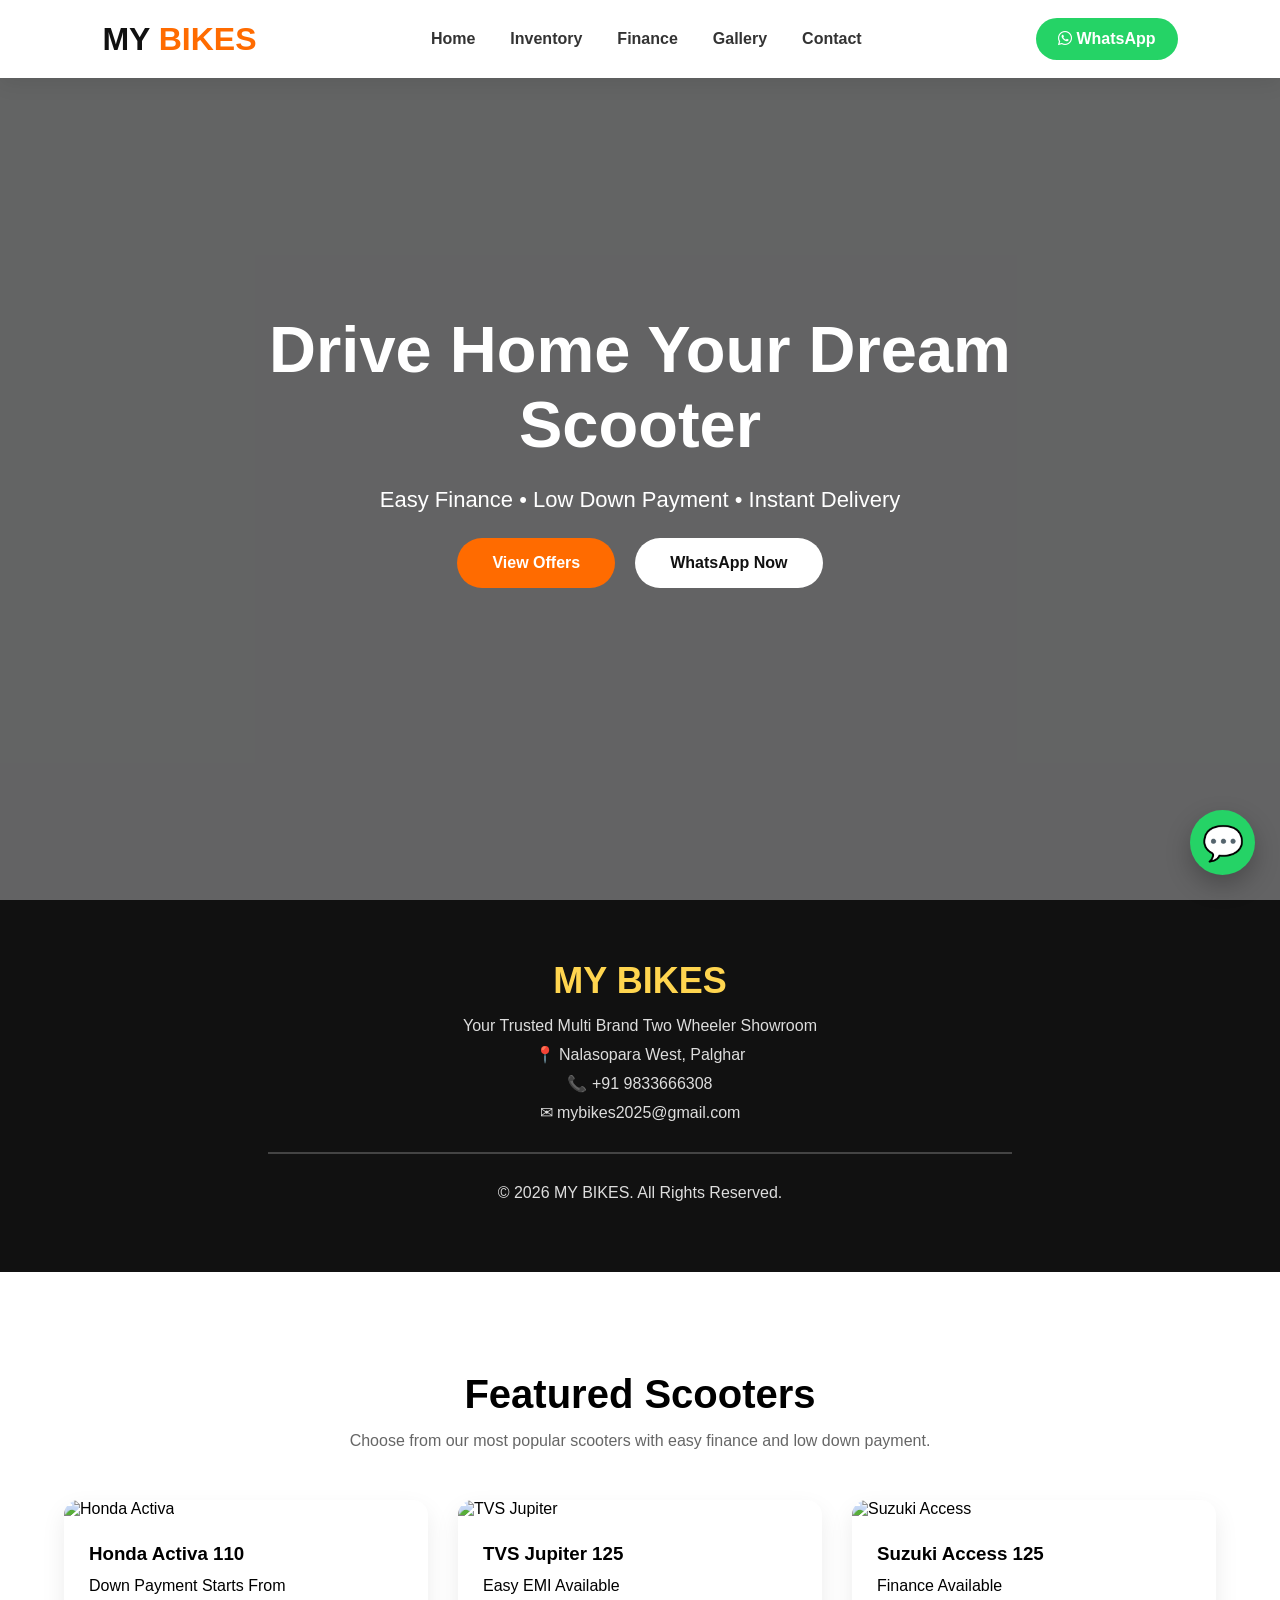
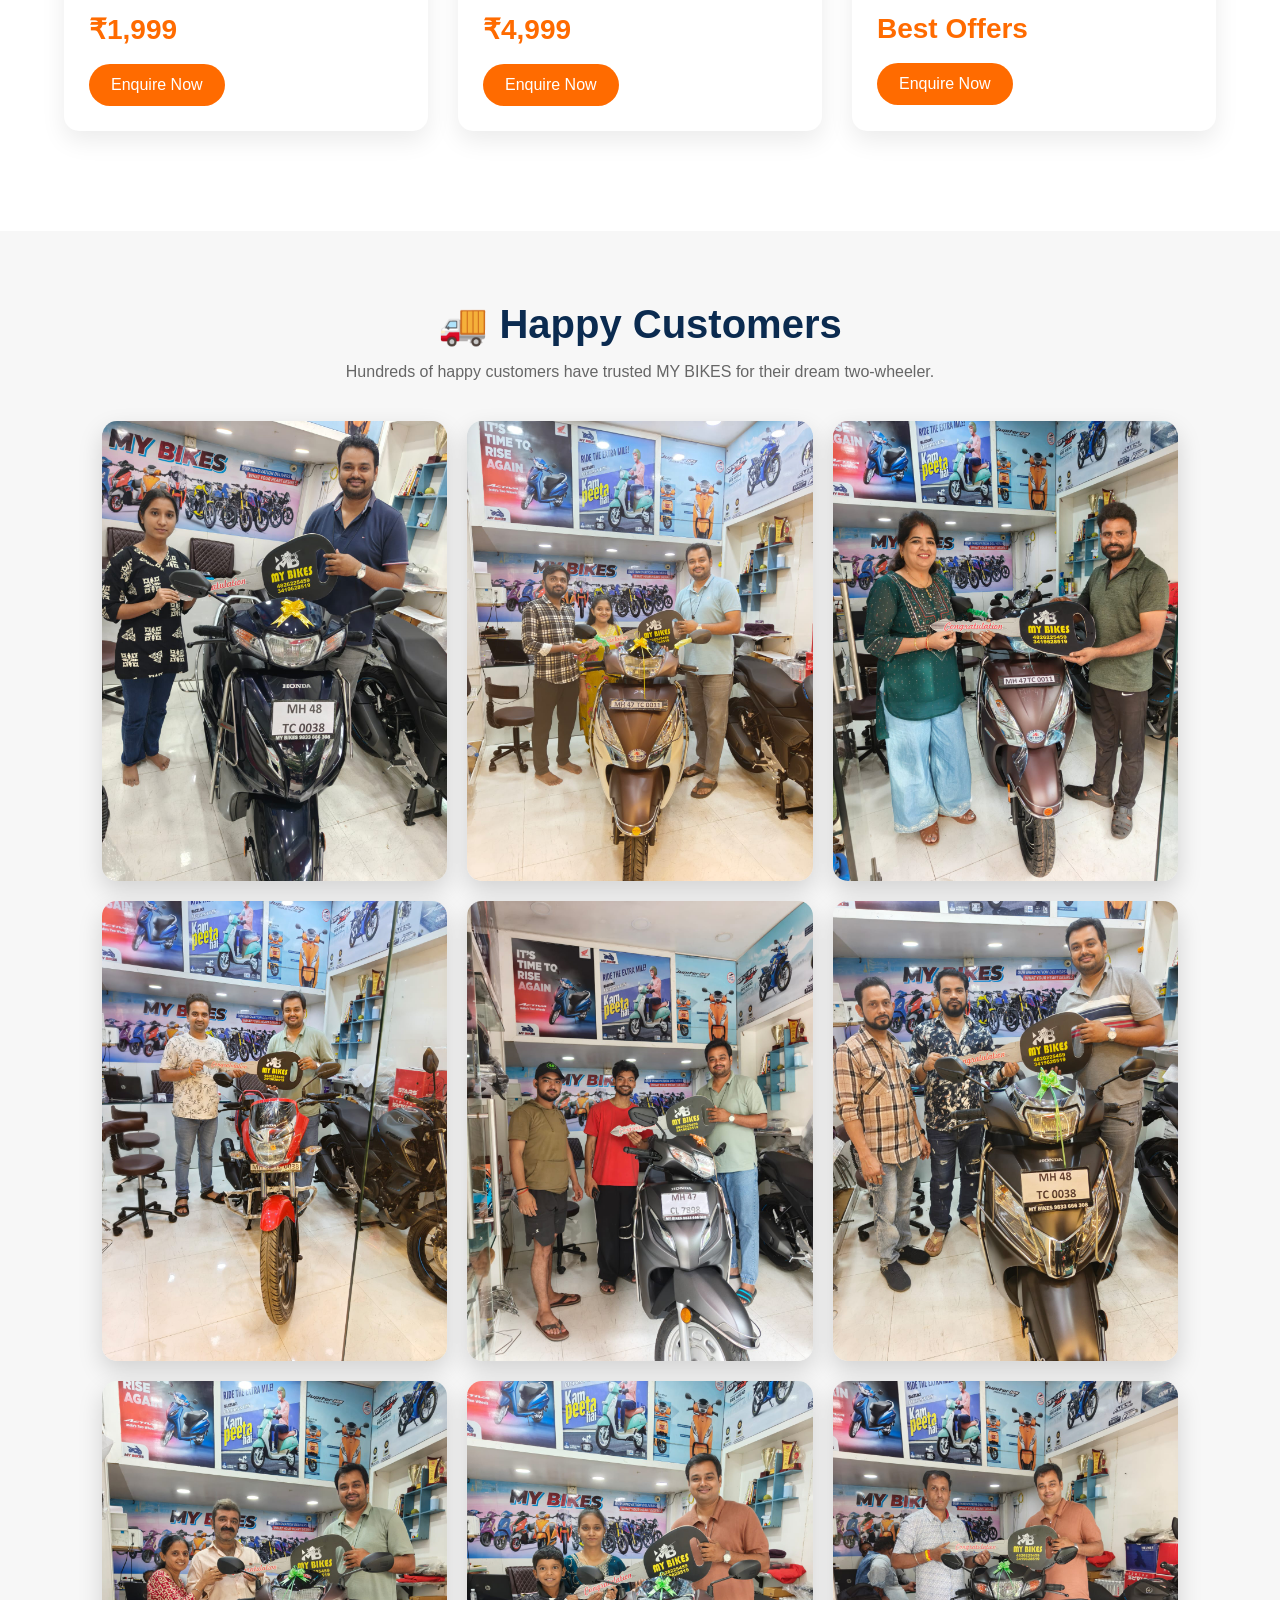
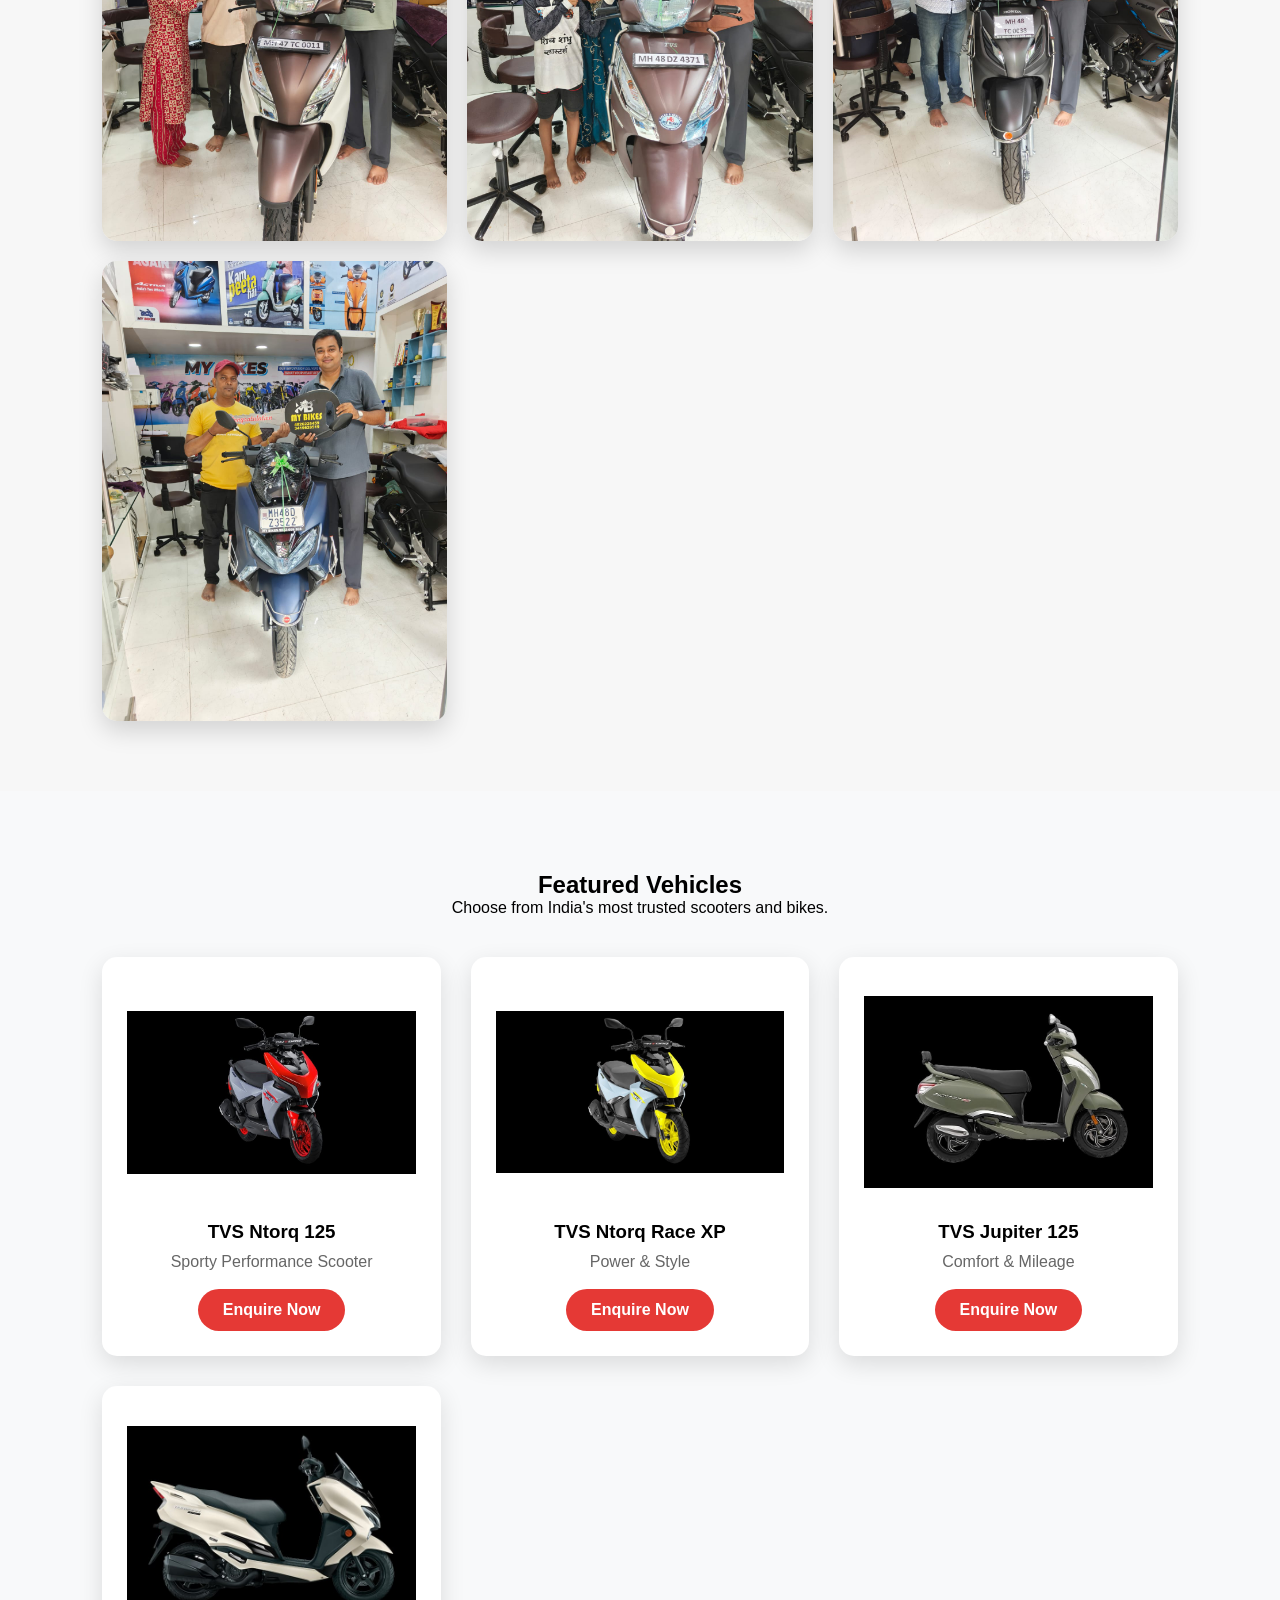
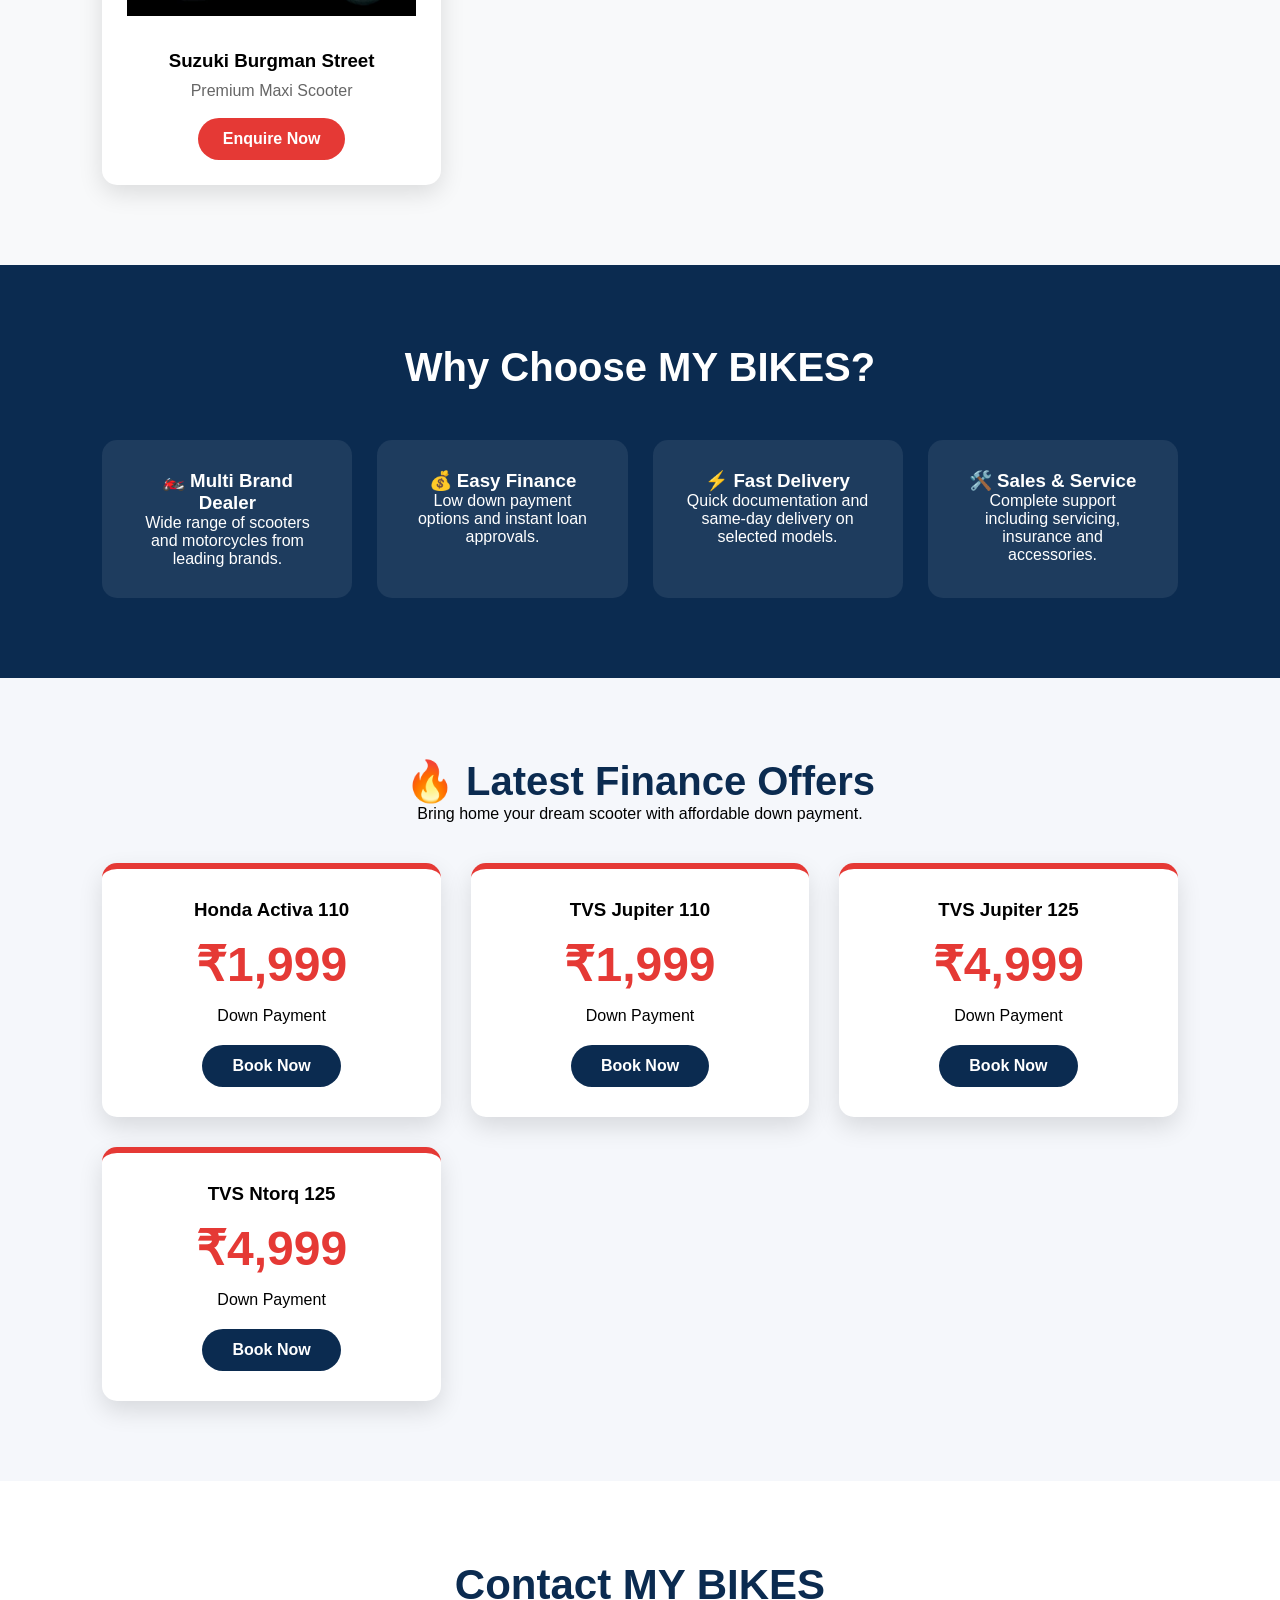
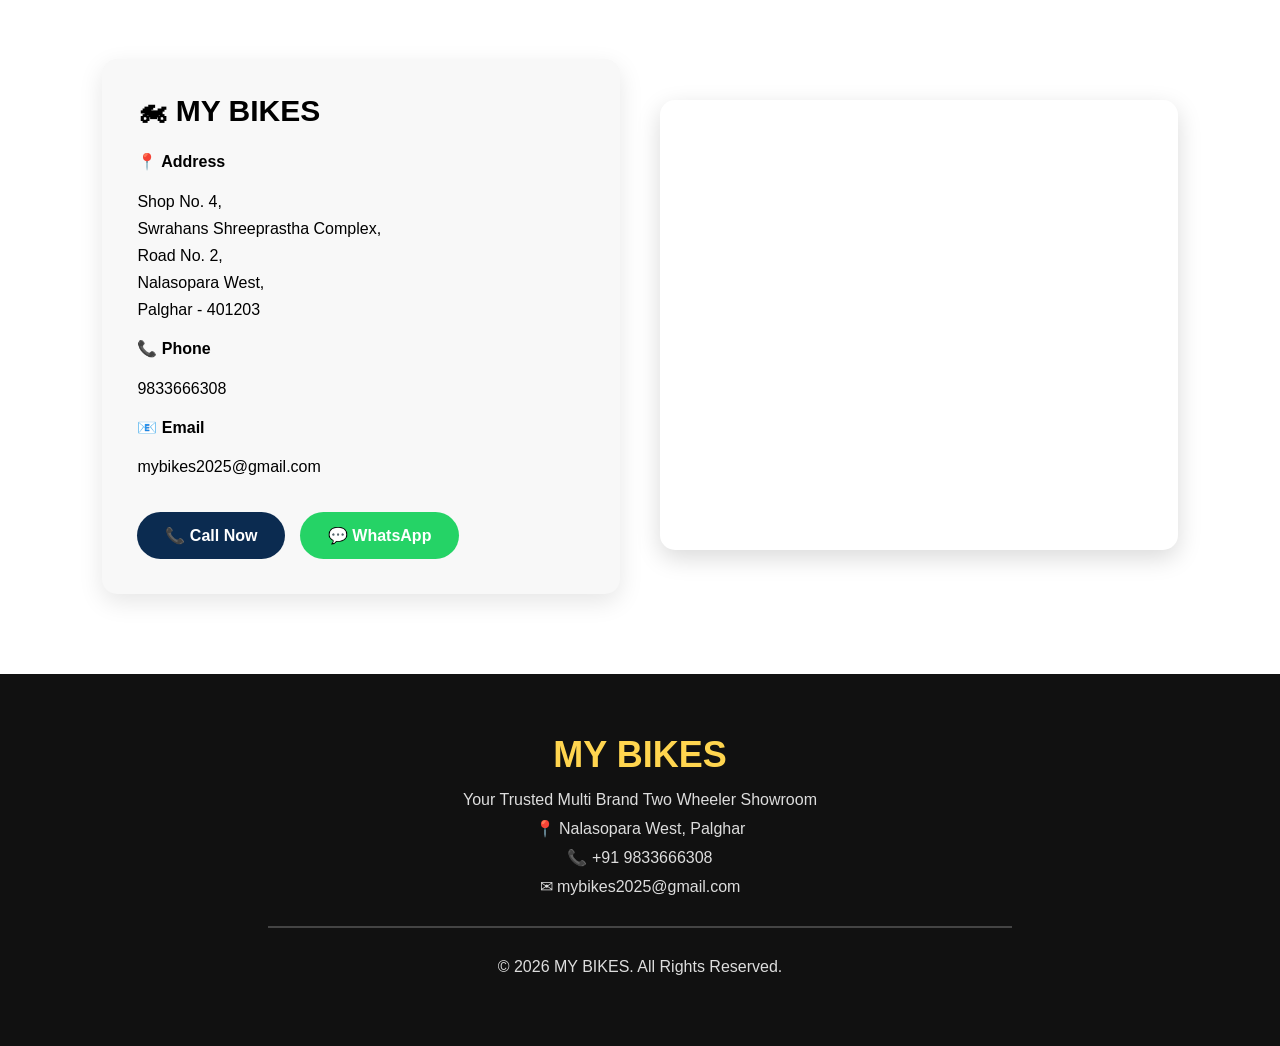
==== index.html @ d74272d3 "Update index.html" ====
<!DOCTYPE html>
<html lang="en">
<head>

<meta charset="UTF-8">
<meta name="viewport" content="width=device-width, initial-scale=1.0">

<title>MY BIKES | Multi Brand Scooter Showroom</title>

<meta name="description"
content="MY BIKES - Multi Brand Scooter Showroom in Nalasopara West. Easy Finance, Low Down Payment, Fast Delivery.">

<link rel="stylesheet" href="css/style.css">

<link
rel="stylesheet"
href="https://cdnjs.cloudflare.com/ajax/libs/font-awesome/6.6.0/css/all.min.css">

</head>

<body>

<!-- Navigation -->

<nav class="navbar">

<div class="logo">

MY <span>BIKES</span>

</div>

<ul class="nav-links">

<li><a href="#">Home</a></li>

<li><a href="inventory.html">Inventory</a></li>

<li><a href="#">Finance</a></li>

<li><a href="#">Gallery</a></li>

<li><a href="#">Contact</a></li>

</ul>

<a class="nav-btn"
href="https://wa.me/919833666308"
target="_blank">

<i class="fab fa-whatsapp"></i>

WhatsApp

</a>

<div class="menu-btn">

<i class="fas fa-bars"></i>

</div>

</nav>

<!-- Hero -->

<section class="hero">

<div class="overlay"></div>

<div class="hero-content">

<h1>

Drive Home Your Dream Scooter

</h1>

<p>

Easy Finance • Low Down Payment • Instant Delivery

</p>

<div class="hero-buttons">

<a href="#"

class="primary-btn">

View Offers

</a>

<a

href="https://wa.me/919833666308"

class="secondary-btn"

target="_blank">

WhatsApp Now

</a>

</div>

</div>

</section>

<footer>

    <h2>MY BIKES</h2>

    <p>Your Trusted Multi Brand Two Wheeler Showroom</p>

    <p>
        📍 Nalasopara West, Palghar
    </p>

    <p>
        📞 +91 9833666308
    </p>

    <p>
        ✉ mybikes2025@gmail.com
    </p>

    <hr>

    <p>
        © 2026 MY BIKES. All Rights Reserved.
    </p>

</footer>
    
<!-- Featured Scooters -->

<section class="featured">

    <div class="container">

        <h2>Featured Scooters</h2>

        <p class="section-text">
            Choose from our most popular scooters with easy finance and low down payment.
        </p>

        <div class="bike-grid">

            <div class="bike-card">

                <img src="https://images.unsplash.com/photo-1558981806-ec527fa84c39?q=80&w=800&auto=format&fit=crop" alt="Honda Activa">

                <div class="bike-content">

                    <h3>Honda Activa 110</h3>

                    <p>Down Payment Starts From</p>

                    <h4>₹1,999</h4>

                    <a href="https://wa.me/919833666308" target="_blank">
                        Enquire Now
                    </a>

                </div>

            </div>

            <div class="bike-card">

                <img src="https://images.unsplash.com/photo-1517846693594-1567da72af75?q=80&w=800&auto=format&fit=crop" alt="TVS Jupiter">

                <div class="bike-content">

                    <h3>TVS Jupiter 125</h3>

                    <p>Easy EMI Available</p>

                    <h4>₹4,999</h4>

                    <a href="https://wa.me/919833666308" target="_blank">
                        Enquire Now
                    </a>

                </div>

            </div>

            <div class="bike-card">

                <img src="https://images.unsplash.com/photo-1529429617124-aee711a5ac1c?q=80&w=800&auto=format&fit=crop" alt="Suzuki Access">

                <div class="bike-content">

                    <h3>Suzuki Access 125</h3>

                    <p>Finance Available</p>

                    <h4>Best Offers</h4>

                    <a href="https://wa.me/919833666308" target="_blank">
                        Enquire Now
                    </a>

                </div>

            </div>

        </div>

    </div>

</section>  
    
<section id="delivery" class="delivery">
    <h2>🚚 Happy Customers</h2>

    <p>
        Hundreds of happy customers have trusted MY BIKES for their dream two-wheeler.
    </p>

    <div class="gallery">

        <img src="images/delivery1.jpeg" alt="">
        <img src="images/delivery2.jpeg" alt="">
        <img src="images/delivery3.jpeg" alt="">
        <img src="images/delivery4.jpeg" alt="">
        <img src="images/delivery5.jpeg" alt="">
        <img src="images/delivery6.jpeg" alt="">
        <img src="images/delivery7.jpeg" alt="">
        <img src="images/delivery8.jpeg" alt="">
        <img src="images/delivery9.jpeg" alt="">
        <img src="images/delivery10.jpeg" alt="">

    </div>
</section>

    <section class="vehicles" id="vehicles">

    <h2>Featured Vehicles</h2>
    <p>Choose from India's most trusted scooters and bikes.</p>

    <div class="vehicle-grid">

        <div class="card">
            <img src="images/ntorq-red.jpeg">
            <h3>TVS Ntorq 125</h3>
            <p>Sporty Performance Scooter</p>
            <a href="https://wa.me/919833666308" target="_blank">Enquire Now</a>
        </div>

        <div class="card">
            <img src="images/ntorq-yellow.jpeg">
            <h3>TVS Ntorq Race XP</h3>
            <p>Power & Style</p>
            <a href="https://wa.me/919833666308" target="_blank">Enquire Now</a>
        </div>

        <div class="card">
            <img src="images/jupiter125.jpeg">
            <h3>TVS Jupiter 125</h3>
            <p>Comfort & Mileage</p>
            <a href="https://wa.me/919833666308" target="_blank">Enquire Now</a>
        </div>

        <div class="card">
            <img src="images/burgman.jpeg">
            <h3>Suzuki Burgman Street</h3>
            <p>Premium Maxi Scooter</p>
            <a href="https://wa.me/919833666308" target="_blank">Enquire Now</a>
        </div>

    </div>

</section>

<section class="why-us" id="about">

    <h2>Why Choose MY BIKES?</h2>

    <div class="why-grid">

        <div class="why-card">
            <h3>🏍️ Multi Brand Dealer</h3>
            <p>Wide range of scooters and motorcycles from leading brands.</p>
        </div>

        <div class="why-card">
            <h3>💰 Easy Finance</h3>
            <p>Low down payment options and instant loan approvals.</p>
        </div>

        <div class="why-card">
            <h3>⚡ Fast Delivery</h3>
            <p>Quick documentation and same-day delivery on selected models.</p>
        </div>

        <div class="why-card">
            <h3>🛠️ Sales & Service</h3>
            <p>Complete support including servicing, insurance and accessories.</p>
        </div>

    </div>

</section>

<section class="offers" id="offers">

    <h2>🔥 Latest Finance Offers</h2>
    <p>Bring home your dream scooter with affordable down payment.</p>

    <div class="offer-grid">

        <div class="offer-card">
            <h3>Honda Activa 110</h3>
            <h1>₹1,999</h1>
            <p>Down Payment</p>
            <a href="https://wa.me/919833666308?text=I%20am%20interested%20in%20Honda%20Activa%20110">Book Now</a>
        </div>

        <div class="offer-card">
            <h3>TVS Jupiter 110</h3>
            <h1>₹1,999</h1>
            <p>Down Payment</p>
            <a href="https://wa.me/919833666308?text=I%20am%20interested%20in%20TVS%20Jupiter%20110">Book Now</a>
        </div>

        <div class="offer-card">
            <h3>TVS Jupiter 125</h3>
            <h1>₹4,999</h1>
            <p>Down Payment</p>
            <a href="https://wa.me/919833666308?text=I%20am%20interested%20in%20TVS%20Jupiter%20125">Book Now</a>
        </div>

        <div class="offer-card">
            <h3>TVS Ntorq 125</h3>
            <h1>₹4,999</h1>
            <p>Down Payment</p>
            <a href="https://wa.me/919833666308?text=I%20am%20interested%20in%20TVS%20Ntorq">Book Now</a>
        </div>

    </div>

</section>

<section class="contact" id="contact">

    <h2>Contact MY BIKES</h2>

    <div class="contact-container">

        <div class="contact-info">

            <h3>🏍 MY BIKES</h3>

            <p><strong>📍 Address</strong></p>

            <p>
            Shop No. 4,<br>
            Swrahans Shreeprastha Complex,<br>
            Road No. 2,<br>
            Nalasopara West,<br>
            Palghar - 401203
            </p>

            <p><strong>📞 Phone</strong></p>
            <p>9833666308</p>

            <p><strong>📧 Email</strong></p>
            <p>mybikes2025@gmail.com</p>

            <a class="call-btn" href="tel:+919833666308">
                📞 Call Now
            </a>

            <a class="whatsapp-btn"
            href="https://wa.me/919833666308"
            target="_blank">
                💬 WhatsApp
            </a>

        </div>

        <div class="map">

            <iframe
            src="https://www.google.com/maps?q=MY%20BIKES%20Nalasopara%20West&output=embed"
            loading="lazy"
            allowfullscreen>
            </iframe>

        </div>

    </div>

</section>    
<script src="js/script.js"></script>
    <footer>

    <h2>MY BIKES</h2>

    <p>Your Trusted Multi Brand Two Wheeler Showroom</p>

    <p>
        📍 Nalasopara West, Palghar
    </p>

    <p>
        📞 +91 9833666308
    </p>

    <p>
        ✉ mybikes2025@gmail.com
    </p>

    <hr>

    <p>
        © 2026 MY BIKES. All Rights Reserved.
    </p>

</footer>
<a href="https://wa.me/919833666308" class="whatsapp" target="_blank">
    💬
</a>
</body>
</html>
---- css/style.css ----
*{
margin:0;
padding:0;
box-sizing:border-box;
font-family:Arial,Helvetica,sans-serif;
}

html{
scroll-behavior:smooth;
}

body{
background:#f8f9fa;
}

.navbar{

position:fixed;

top:0;

left:0;

width:100%;

display:flex;

justify-content:space-between;

align-items:center;

padding:18px 8%;

background:white;

box-shadow:0 5px 20px rgba(0,0,0,.08);

z-index:999;
}

.logo{

font-size:32px;

font-weight:bold;

color:#111;
}

.logo span{

color:#ff6b00;
}

.nav-links{

display:flex;

gap:35px;

list-style:none;
}

.nav-links a{

text-decoration:none;

color:#333;

font-weight:600;

transition:.3s;
}

.nav-links a:hover{

color:#ff6b00;
}

.nav-btn{

background:#25D366;

padding:12px 22px;

color:white;

text-decoration:none;

border-radius:30px;

font-weight:bold;
}

.menu-btn{

display:none;

font-size:28px;

cursor:pointer;
}

.hero{

height:100vh;

background:url("https://images.unsplash.com/photo-1558981806-ec527fa84c39?q=80&w=1800&auto=format&fit=crop") center/cover;

display:flex;

justify-content:center;

align-items:center;

position:relative;
}

.overlay{

position:absolute;

width:100%;

height:100%;

background:rgba(0,0,0,.60);
}

.hero-content{

position:relative;

z-index:2;

text-align:center;

color:white;

padding:20px;
}

.hero h1{

font-size:65px;

max-width:900px;

margin:auto;
}

.hero p{

margin:25px 0;

font-size:22px;
}

.hero-buttons{

display:flex;

justify-content:center;

gap:20px;

flex-wrap:wrap;
}

.primary-btn{

background:#ff6b00;

padding:16px 35px;

border-radius:40px;

text-decoration:none;

color:white;

font-weight:bold;
}

.secondary-btn{

background:white;

color:#111;

padding:16px 35px;

border-radius:40px;

text-decoration:none;

font-weight:bold;
}

@media(max-width:900px){

.hero h1{

font-size:42px;
}

.nav-links{

display:none;
}

.nav-btn{

display:none;
}

.menu-btn{

display:block;
}
}
.container{
    width:90%;
    max-width:1200px;
    margin:auto;
}

.featured{
    padding:100px 0;
    background:#fff;
}

.featured h2{
    text-align:center;
    font-size:40px;
    margin-bottom:15px;
}

.section-text{
    text-align:center;
    color:#666;
    margin-bottom:50px;
}

.bike-grid{
    display:grid;
    grid-template-columns:repeat(auto-fit,minmax(300px,1fr));
    gap:30px;
}

.bike-card{
    background:#fff;
    border-radius:15px;
    overflow:hidden;
    box-shadow:0 10px 25px rgba(0,0,0,.08);
    transition:.35s;
}

.bike-card:hover{
    transform:translateY(-10px);
}

.bike-card img{
    width:100%;
    height:230px;
    object-fit:cover;
}

.bike-content{
    padding:25px;
}

.bike-content h3{
    margin-bottom:12px;
}

.bike-content h4{
    color:#ff6b00;
    font-size:28px;
    margin:18px 0;
}

.bike-content a{
    display:inline-block;
    background:#ff6b00;
    color:#fff;
    padding:12px 22px;
    border-radius:30px;
    text-decoration:none;
}

.delivery{
    padding:70px 8%;
    background:#f7f7f7;
    text-align:center;
}

.delivery h2{
    font-size:40px;
    color:#0b2b50;
    margin-bottom:15px;
}

.delivery p{
    color:#666;
    margin-bottom:40px;
}

.gallery{
    display:grid;
    grid-template-columns:repeat(auto-fit,minmax(280px,1fr));
    gap:20px;
}

.gallery img{
    width:100%;
    border-radius:15px;
    box-shadow:0 10px 25px rgba(0,0,0,.15);
    transition:.3s;
}

.gallery img:hover{
    transform:scale(1.04);
}
.vehicles{
    padding:80px 8%;
    text-align:center;
}

.vehicle-grid{
    display:grid;
    grid-template-columns:repeat(auto-fit,minmax(260px,1fr));
    gap:30px;
    margin-top:40px;
}

.card{
    background:white;
    border-radius:15px;
    padding:25px;
    box-shadow:0 8px 25px rgba(0,0,0,.12);
    transition:.3s;
}

.card:hover{
    transform:translateY(-8px);
}

.card img{
    width:100%;
    height:220px;
    object-fit:contain;
}

.card h3{
    margin:15px 0 10px;
}

.card p{
    color:#666;
}

.card a{
    display:inline-block;
    margin-top:18px;
    padding:12px 25px;
    background:#e53935;
    color:white;
    text-decoration:none;
    border-radius:30px;
    font-weight:bold;
}

.why-us{
    background:#0b2b50;
    color:white;
    padding:80px 8%;
    text-align:center;
}

.why-us h2{
    font-size:40px;
    margin-bottom:50px;
}

.why-grid{
    display:grid;
    grid-template-columns:repeat(auto-fit,minmax(250px,1fr));
    gap:25px;
}

.why-card{
    background:rgba(255,255,255,.08);
    padding:30px;
    border-radius:15px;
    transition:.3s;
}

.whatsapp{
    position:fixed;
    right:25px;
    bottom:25px;
    width:65px;
    height:65px;
    background:#25D366;
    border-radius:50%;
    display:flex;
    justify-content:center;
    align-items:center;
    font-size:34px;
    text-decoration:none;
    color:white;
    box-shadow:0 10px 25px rgba(0,0,0,.25);
    z-index:999;
}

.whatsapp:hover{
    transform:scale(1.1);
}
.why-card:hover{
    transform:translateY(-8px);
    background:#e53935;
}

.offers{
    padding:80px 8%;
    background:#f5f7fb;
    text-align:center;
}

.offers h2{
    font-size:40px;
    color:#0b2b50;
}

.offer-grid{
    display:grid;
    grid-template-columns:repeat(auto-fit,minmax(250px,1fr));
    gap:30px;
    margin-top:40px;
}

.offer-card{
    background:white;
    border-radius:15px;
    padding:30px;
    box-shadow:0 10px 25px rgba(0,0,0,.12);
    transition:.3s;
    border-top:6px solid #e53935;
}

.offer-card:hover{
    transform:translateY(-10px);
}

.offer-card h1{
    color:#e53935;
    font-size:48px;
    margin:15px 0;
}

.offer-card a{
    display:inline-block;
    margin-top:20px;
    padding:12px 30px;
    background:#0b2b50;
    color:white;
    text-decoration:none;
    border-radius:30px;
    font-weight:bold;
}

.offer-card a:hover{
    background:#e53935;
}

.contact{

padding:80px 8%;

background:white;

}

.contact h2{

text-align:center;

font-size:42px;

margin-bottom:50px;

color:#0b2b50;

}

.contact-container{

display:grid;

grid-template-columns:1fr 1fr;

gap:40px;

align-items:center;

}

.contact-info{

background:#f8f8f8;

padding:35px;

border-radius:15px;

box-shadow:0 8px 25px rgba(0,0,0,.1);

}

.contact-info h3{

font-size:30px;

margin-bottom:20px;

}

.contact-info p{

margin:12px 0;

line-height:1.7;

}

.call-btn,

.whatsapp-btn{

display:inline-block;

margin-top:20px;

padding:14px 28px;

border-radius:30px;

text-decoration:none;

color:white;

font-weight:bold;

margin-right:10px;

}

.call-btn{

background:#0b2b50;

}

.whatsapp-btn{

background:#25D366;

}

.map iframe{

width:100%;

height:450px;

border:none;

border-radius:15px;

box-shadow:0 8px 25px rgba(0,0,0,.15);

}

@media(max-width:900px){

.contact-container{

grid-template-columns:1fr;

}

}

.stats{
    background:#0b2b50;
    color:white;
    display:grid;
    grid-template-columns:repeat(auto-fit,minmax(220px,1fr));
    gap:30px;
    padding:70px 8%;
    text-align:center;
}

.stat-box h2{
    font-size:55px;
    color:#ffd54f;
}

.stat-box p{
    margin-top:10px;
    font-size:18px;
}

footer{

background:#111;

color:white;

text-align:center;

padding:60px 20px;

}

footer h2{

font-size:36px;

margin-bottom:15px;

color:#ffd54f;

}

footer p{

margin:10px;

color:#ddd;

}

footer hr{

margin:30px auto;

width:60%;

border:1px solid #444;

}
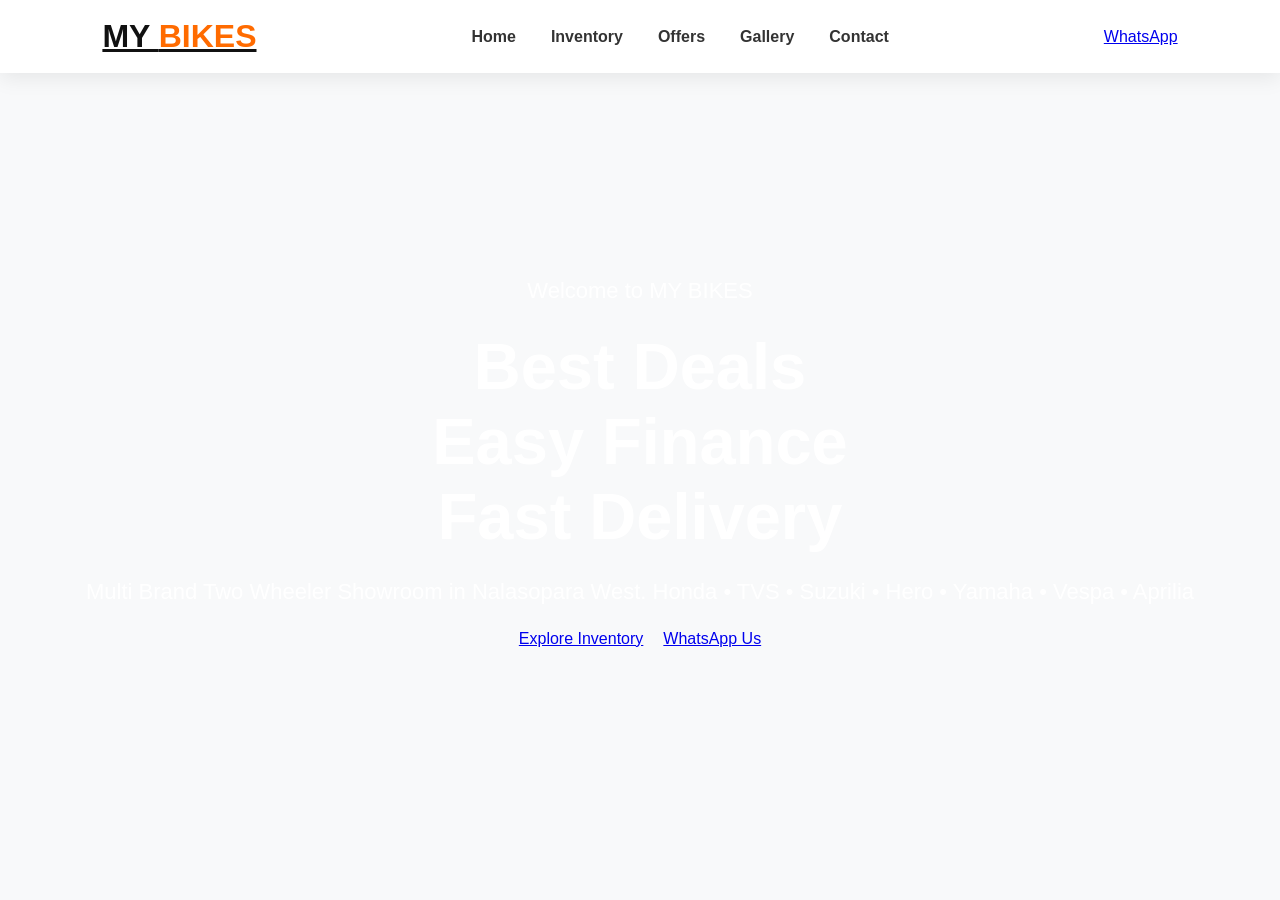
==== commit a8773c33: "Update index.html" ====
--- a/index.html
+++ b/index.html
@@ -1,431 +1,101 @@
 <!DOCTYPE html>
 <html lang="en">
 <head>
+    <meta charset="UTF-8">
+    <meta name="viewport" content="width=device-width, initial-scale=1.0">
 
-<meta charset="UTF-8">
-<meta name="viewport" content="width=device-width, initial-scale=1.0">
+    <title>MY BIKES | Best Deals • Easy Finance • Fast Delivery</title>
 
-<title>MY BIKES | Multi Brand Scooter Showroom</title>
+    <meta name="description" content="MY BIKES - Multi Brand Two Wheeler Showroom in Nalasopara West. Easy Finance, Low Down Payment, Fast Delivery.">
 
-<meta name="description"
-content="MY BIKES - Multi Brand Scooter Showroom in Nalasopara West. Easy Finance, Low Down Payment, Fast Delivery.">
+    <link rel="preconnect" href="https://fonts.googleapis.com">
+    <link rel="preconnect" href="https://fonts.gstatic.com" crossorigin>
 
-<link rel="stylesheet" href="css/style.css">
+    <link href="https://fonts.googleapis.com/css2?family=Poppins:wght@300;400;500;600;700;800&display=swap" rel="stylesheet">
 
-<link
-rel="stylesheet"
-href="https://cdnjs.cloudflare.com/ajax/libs/font-awesome/6.6.0/css/all.min.css">
-
+    <link rel="stylesheet" href="css/style.css">
 </head>
 
 <body>
 
-<!-- Navigation -->
+<header>
 
 <nav class="navbar">
 
-<div class="logo">
+    <a href="index.html" class="logo">
+        MY <span>BIKES</span>
+    </a>
 
-MY <span>BIKES</span>
+    <ul class="nav-links">
 
-</div>
+        <li><a href="index.html">Home</a></li>
 
-<ul class="nav-links">
+        <li><a href="inventory.html">Inventory</a></li>
 
-<li><a href="#">Home</a></li>
+        <li><a href="offers.html">Offers</a></li>
 
-<li><a href="inventory.html">Inventory</a></li>
+        <li><a href="gallery.html">Gallery</a></li>
 
-<li><a href="#">Finance</a></li>
+        <li><a href="contact.html">Contact</a></li>
 
-<li><a href="#">Gallery</a></li>
+    </ul>
 
-<li><a href="#">Contact</a></li>
-
-</ul>
-
-<a class="nav-btn"
-href="https://wa.me/919833666308"
-target="_blank">
-
-<i class="fab fa-whatsapp"></i>
-
-WhatsApp
-
-</a>
-
-<div class="menu-btn">
-
-<i class="fas fa-bars"></i>
-
-</div>
+    <a href="https://wa.me/919833666308" class="btn-nav" target="_blank">
+        WhatsApp
+    </a>
 
 </nav>
 
-<!-- Hero -->
+</header>
 
 <section class="hero">
 
-<div class="overlay"></div>
+    <div class="hero-content">
 
-<div class="hero-content">
-
-<h1>
-
-Drive Home Your Dream Scooter
-
-</h1>
-
-<p>
-
-Easy Finance • Low Down Payment • Instant Delivery
-
-</p>
-
-<div class="hero-buttons">
-
-<a href="#"
-
-class="primary-btn">
-
-View Offers
-
-</a>
-
-<a
-
-href="https://wa.me/919833666308"
-
-class="secondary-btn"
-
-target="_blank">
-
-WhatsApp Now
-
-</a>
-
-</div>
-
-</div>
-
-</section>
-
-<footer>
-
-    <h2>MY BIKES</h2>
-
-    <p>Your Trusted Multi Brand Two Wheeler Showroom</p>
-
-    <p>
-        📍 Nalasopara West, Palghar
-    </p>
-
-    <p>
-        📞 +91 9833666308
-    </p>
-
-    <p>
-        ✉ mybikes2025@gmail.com
-    </p>
-
-    <hr>
-
-    <p>
-        © 2026 MY BIKES. All Rights Reserved.
-    </p>
-
-</footer>
-    
-<!-- Featured Scooters -->
-
-<section class="featured">
-
-    <div class="container">
-
-        <h2>Featured Scooters</h2>
-
-        <p class="section-text">
-            Choose from our most popular scooters with easy finance and low down payment.
+        <p class="hero-top">
+            Welcome to MY BIKES
         </p>
 
-        <div class="bike-grid">
+        <h1>
+            Best Deals<br>
+            Easy Finance<br>
+            Fast Delivery
+        </h1>
 
-            <div class="bike-card">
+        <p class="hero-text">
 
-                <img src="https://images.unsplash.com/photo-1558981806-ec527fa84c39?q=80&w=800&auto=format&fit=crop" alt="Honda Activa">
+            Multi Brand Two Wheeler Showroom in
+            Nalasopara West.
 
-                <div class="bike-content">
+            Honda • TVS • Suzuki • Hero • Yamaha •
+            Vespa • Aprilia
 
-                    <h3>Honda Activa 110</h3>
+        </p>
 
-                    <p>Down Payment Starts From</p>
+        <div class="hero-buttons">
 
-                    <h4>₹1,999</h4>
+            <a href="inventory.html" class="btn-primary">
 
-                    <a href="https://wa.me/919833666308" target="_blank">
-                        Enquire Now
-                    </a>
+                Explore Inventory
 
-                </div>
+            </a>
 
-            </div>
+            <a href="https://wa.me/919833666308"
 
-            <div class="bike-card">
+            target="_blank"
 
-                <img src="https://images.unsplash.com/photo-1517846693594-1567da72af75?q=80&w=800&auto=format&fit=crop" alt="TVS Jupiter">
+            class="btn-secondary">
 
-                <div class="bike-content">
+                WhatsApp Us
 
-                    <h3>TVS Jupiter 125</h3>
+            </a>
 
-                    <p>Easy EMI Available</p>
-
-                    <h4>₹4,999</h4>
-
-                    <a href="https://wa.me/919833666308" target="_blank">
-                        Enquire Now
-                    </a>
-
-                </div>
-
-            </div>
-
-            <div class="bike-card">
-
-                <img src="https://images.unsplash.com/photo-1529429617124-aee711a5ac1c?q=80&w=800&auto=format&fit=crop" alt="Suzuki Access">
-
-                <div class="bike-content">
-
-                    <h3>Suzuki Access 125</h3>
-
-                    <p>Finance Available</p>
-
-                    <h4>Best Offers</h4>
-
-                    <a href="https://wa.me/919833666308" target="_blank">
-                        Enquire Now
-                    </a>
-
-                </div>
-
-            </div>
-
-        </div>
-
-    </div>
-
-</section>  
-    
-<section id="delivery" class="delivery">
-    <h2>🚚 Happy Customers</h2>
-
-    <p>
-        Hundreds of happy customers have trusted MY BIKES for their dream two-wheeler.
-    </p>
-
-    <div class="gallery">
-
-        <img src="images/delivery1.jpeg" alt="">
-        <img src="images/delivery2.jpeg" alt="">
-        <img src="images/delivery3.jpeg" alt="">
-        <img src="images/delivery4.jpeg" alt="">
-        <img src="images/delivery5.jpeg" alt="">
-        <img src="images/delivery6.jpeg" alt="">
-        <img src="images/delivery7.jpeg" alt="">
-        <img src="images/delivery8.jpeg" alt="">
-        <img src="images/delivery9.jpeg" alt="">
-        <img src="images/delivery10.jpeg" alt="">
-
-    </div>
-</section>
-
-    <section class="vehicles" id="vehicles">
-
-    <h2>Featured Vehicles</h2>
-    <p>Choose from India's most trusted scooters and bikes.</p>
-
-    <div class="vehicle-grid">
-
-        <div class="card">
-            <img src="images/ntorq-red.jpeg">
-            <h3>TVS Ntorq 125</h3>
-            <p>Sporty Performance Scooter</p>
-            <a href="https://wa.me/919833666308" target="_blank">Enquire Now</a>
-        </div>
-
-        <div class="card">
-            <img src="images/ntorq-yellow.jpeg">
-            <h3>TVS Ntorq Race XP</h3>
-            <p>Power & Style</p>
-            <a href="https://wa.me/919833666308" target="_blank">Enquire Now</a>
-        </div>
-
-        <div class="card">
-            <img src="images/jupiter125.jpeg">
-            <h3>TVS Jupiter 125</h3>
-            <p>Comfort & Mileage</p>
-            <a href="https://wa.me/919833666308" target="_blank">Enquire Now</a>
-        </div>
-
-        <div class="card">
-            <img src="images/burgman.jpeg">
-            <h3>Suzuki Burgman Street</h3>
-            <p>Premium Maxi Scooter</p>
-            <a href="https://wa.me/919833666308" target="_blank">Enquire Now</a>
         </div>
 
     </div>
 
 </section>
 
-<section class="why-us" id="about">
+</body>
 
-    <h2>Why Choose MY BIKES?</h2>
-
-    <div class="why-grid">
-
-        <div class="why-card">
-            <h3>🏍️ Multi Brand Dealer</h3>
-            <p>Wide range of scooters and motorcycles from leading brands.</p>
-        </div>
-
-        <div class="why-card">
-            <h3>💰 Easy Finance</h3>
-            <p>Low down payment options and instant loan approvals.</p>
-        </div>
-
-        <div class="why-card">
-            <h3>⚡ Fast Delivery</h3>
-            <p>Quick documentation and same-day delivery on selected models.</p>
-        </div>
-
-        <div class="why-card">
-            <h3>🛠️ Sales & Service</h3>
-            <p>Complete support including servicing, insurance and accessories.</p>
-        </div>
-
-    </div>
-
-</section>
-
-<section class="offers" id="offers">
-
-    <h2>🔥 Latest Finance Offers</h2>
-    <p>Bring home your dream scooter with affordable down payment.</p>
-
-    <div class="offer-grid">
-
-        <div class="offer-card">
-            <h3>Honda Activa 110</h3>
-            <h1>₹1,999</h1>
-            <p>Down Payment</p>
-            <a href="https://wa.me/919833666308?text=I%20am%20interested%20in%20Honda%20Activa%20110">Book Now</a>
-        </div>
-
-        <div class="offer-card">
-            <h3>TVS Jupiter 110</h3>
-            <h1>₹1,999</h1>
-            <p>Down Payment</p>
-            <a href="https://wa.me/919833666308?text=I%20am%20interested%20in%20TVS%20Jupiter%20110">Book Now</a>
-        </div>
-
-        <div class="offer-card">
-            <h3>TVS Jupiter 125</h3>
-            <h1>₹4,999</h1>
-            <p>Down Payment</p>
-            <a href="https://wa.me/919833666308?text=I%20am%20interested%20in%20TVS%20Jupiter%20125">Book Now</a>
-        </div>
-
-        <div class="offer-card">
-            <h3>TVS Ntorq 125</h3>
-            <h1>₹4,999</h1>
-            <p>Down Payment</p>
-            <a href="https://wa.me/919833666308?text=I%20am%20interested%20in%20TVS%20Ntorq">Book Now</a>
-        </div>
-
-    </div>
-
-</section>
-
-<section class="contact" id="contact">
-
-    <h2>Contact MY BIKES</h2>
-
-    <div class="contact-container">
-
-        <div class="contact-info">
-
-            <h3>🏍 MY BIKES</h3>
-
-            <p><strong>📍 Address</strong></p>
-
-            <p>
-            Shop No. 4,<br>
-            Swrahans Shreeprastha Complex,<br>
-            Road No. 2,<br>
-            Nalasopara West,<br>
-            Palghar - 401203
-            </p>
-
-            <p><strong>📞 Phone</strong></p>
-            <p>9833666308</p>
-
-            <p><strong>📧 Email</strong></p>
-            <p>mybikes2025@gmail.com</p>
-
-            <a class="call-btn" href="tel:+919833666308">
-                📞 Call Now
-            </a>
-
-            <a class="whatsapp-btn"
-            href="https://wa.me/919833666308"
-            target="_blank">
-                💬 WhatsApp
-            </a>
-
-        </div>
-
-        <div class="map">
-
-            <iframe
-            src="https://www.google.com/maps?q=MY%20BIKES%20Nalasopara%20West&output=embed"
-            loading="lazy"
-            allowfullscreen>
-            </iframe>
-
-        </div>
-
-    </div>
-
-</section>    
-<script src="js/script.js"></script>
-    <footer>
-
-    <h2>MY BIKES</h2>
-
-    <p>Your Trusted Multi Brand Two Wheeler Showroom</p>
-
-    <p>
-        📍 Nalasopara West, Palghar
-    </p>
-
-    <p>
-        📞 +91 9833666308
-    </p>
-
-    <p>
-        ✉ mybikes2025@gmail.com
-    </p>
-
-    <hr>
-
-    <p>
-        © 2026 MY BIKES. All Rights Reserved.
-    </p>
-
-</footer>
-<a href="https://wa.me/919833666308" class="whatsapp" target="_blank">
-    💬
-</a>
-</body>
 </html>
--- a/css/style.css
+++ b/css/style.css
@@ -652,3 +652,153 @@
 border:1px solid #444;
 
 }
+.inventory-hero{
+padding:140px 8% 60px;
+text-align:center;
+background:#0b2b50;
+color:white;
+}
+
+.search-section{
+padding:40px 8%;
+background:#fff;
+text-align:center;
+}
+
+#searchBox{
+width:100%;
+max-width:500px;
+padding:16px;
+font-size:18px;
+border-radius:10px;
+border:1px solid #ddd;
+}
+
+.inventory-grid{
+display:grid;
+grid-template-columns:repeat(auto-fit,minmax(280px,1fr));
+gap:30px;
+padding:50px 8%;
+}
+
+.vehicle-card{
+
+background:white;
+
+border-radius:15px;
+
+overflow:hidden;
+
+box-shadow:0 10px 25px rgba(0,0,0,.10);
+
+position:relative;
+
+transition:.35s;
+
+}
+
+.vehicle-card:hover{
+
+transform:translateY(-8px);
+
+}
+
+.vehicle-card img{
+
+width:100%;
+
+height:230px;
+
+object-fit:contain;
+
+padding:20px;
+
+}
+
+.vehicle-card h3{
+
+text-align:center;
+
+margin-top:10px;
+
+}
+
+.vehicle-card p{
+
+text-align:center;
+
+color:#666;
+
+}
+
+.vehicle-card h2{
+
+text-align:center;
+
+color:#e53935;
+
+margin:15px;
+
+}
+
+.badge{
+
+position:absolute;
+
+top:15px;
+
+left:15px;
+
+background:#ff9800;
+
+color:white;
+
+padding:8px 14px;
+
+border-radius:30px;
+
+font-size:12px;
+
+font-weight:bold;
+
+}
+
+.buttons{
+
+display:flex;
+
+justify-content:center;
+
+gap:15px;
+
+padding:20px;
+
+}
+
+.details-btn{
+
+background:#0b2b50;
+
+color:white;
+
+padding:10px 18px;
+
+border-radius:30px;
+
+text-decoration:none;
+
+}
+
+.wa-btn{
+
+background:#25D366;
+
+color:white;
+
+padding:10px 18px;
+
+border-radius:30px;
+
+text-decoration:none;
+
+}
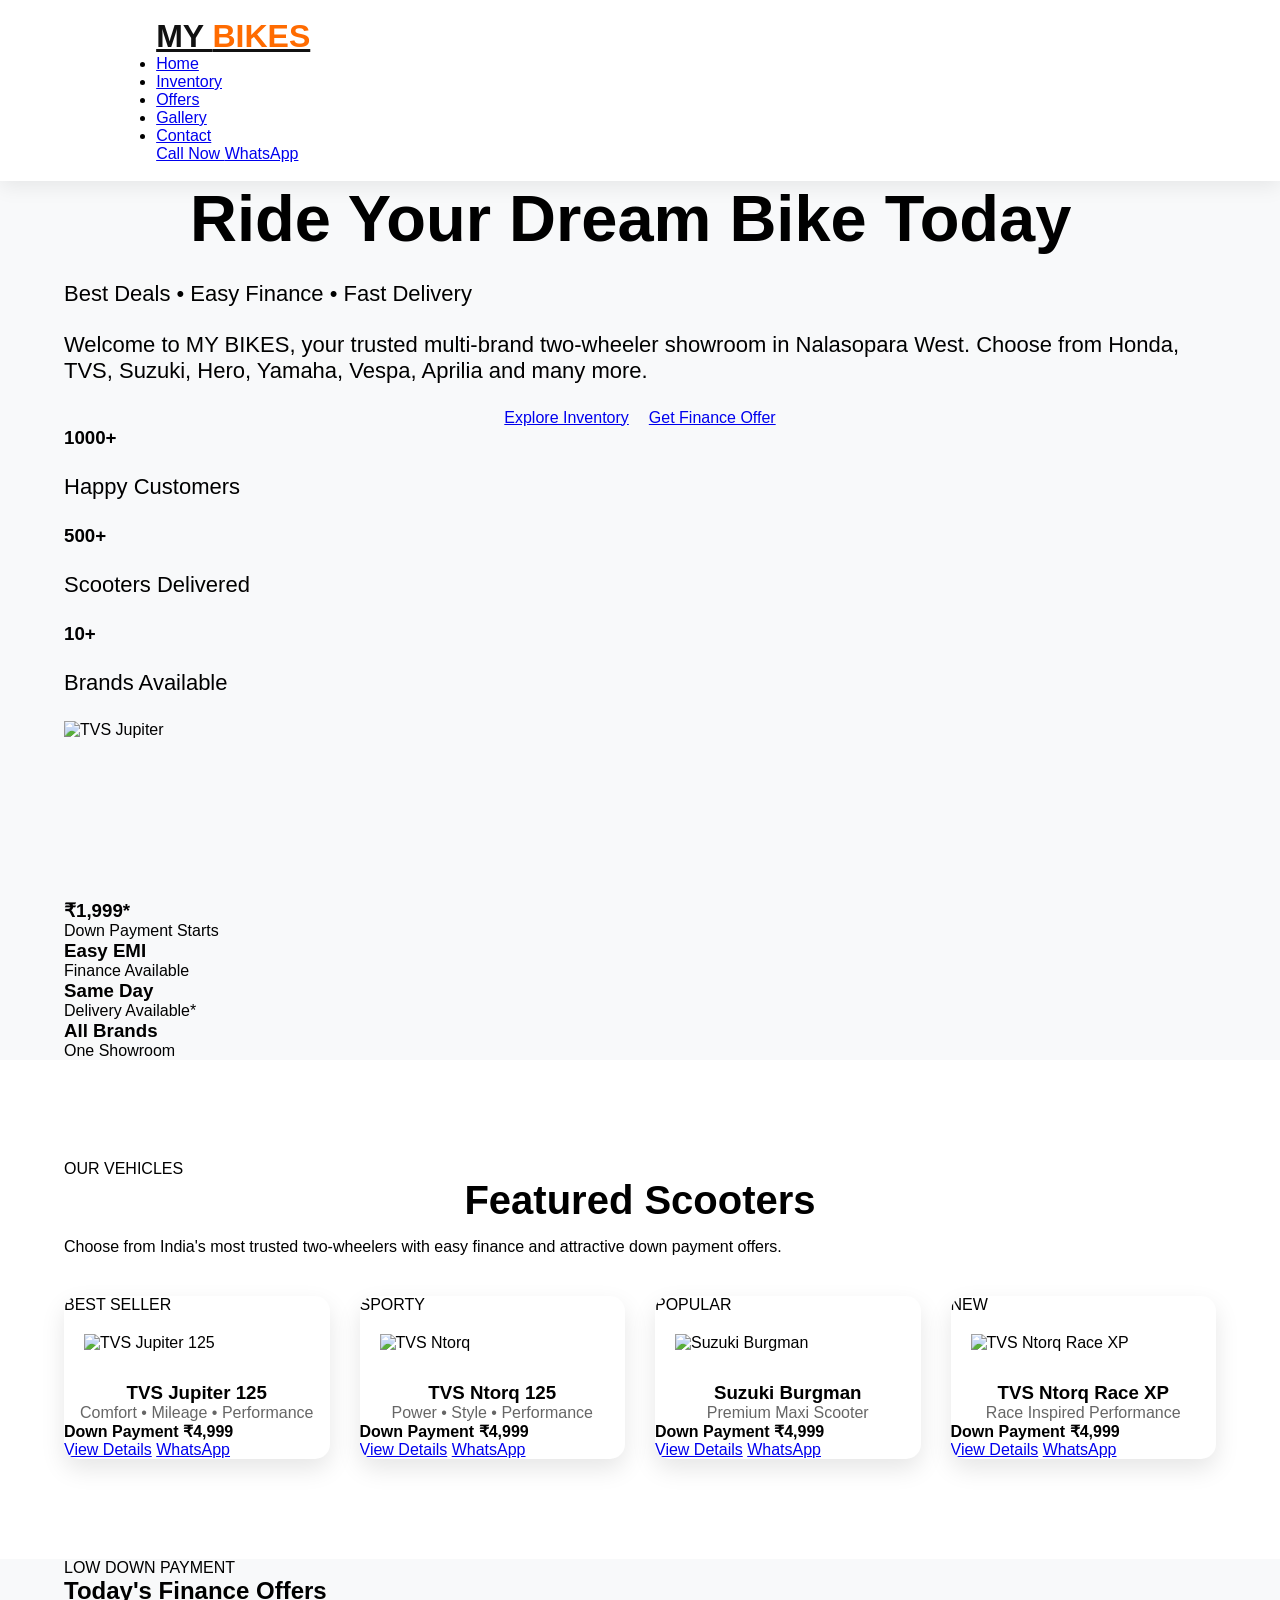
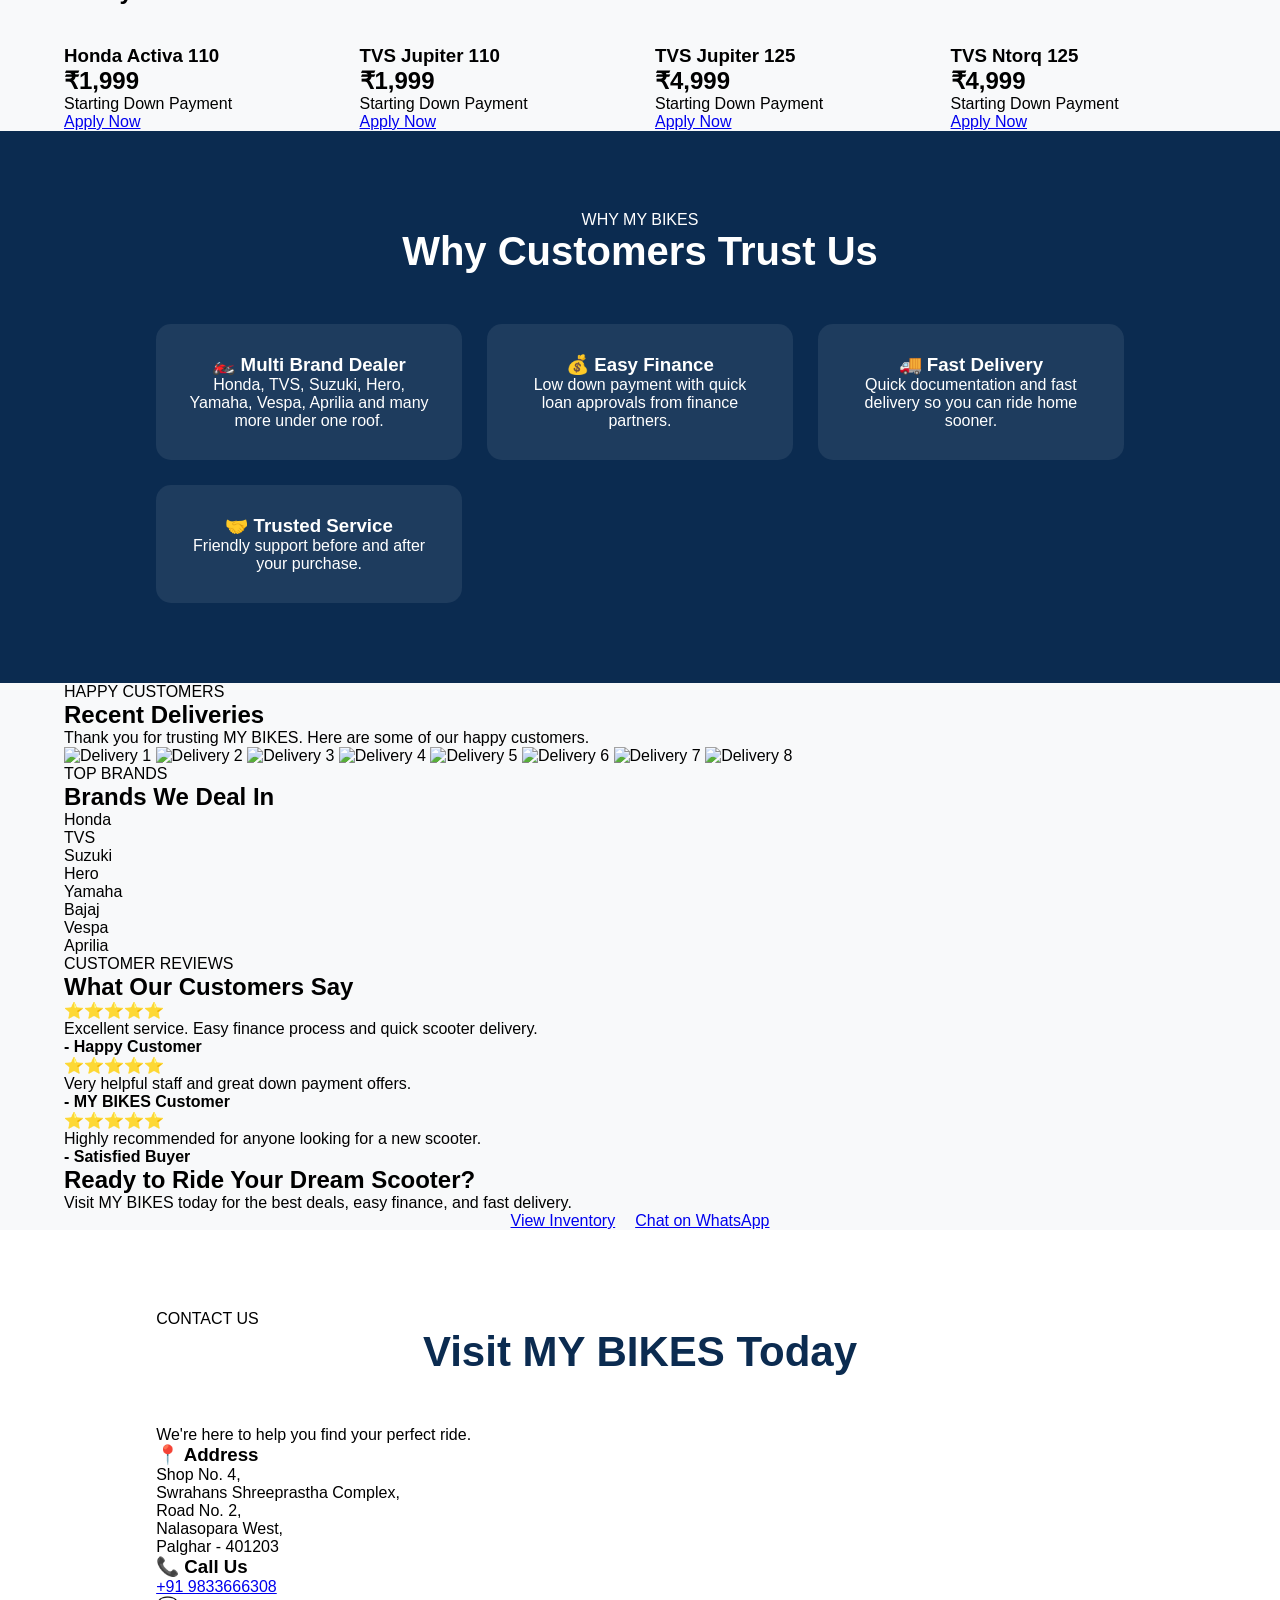
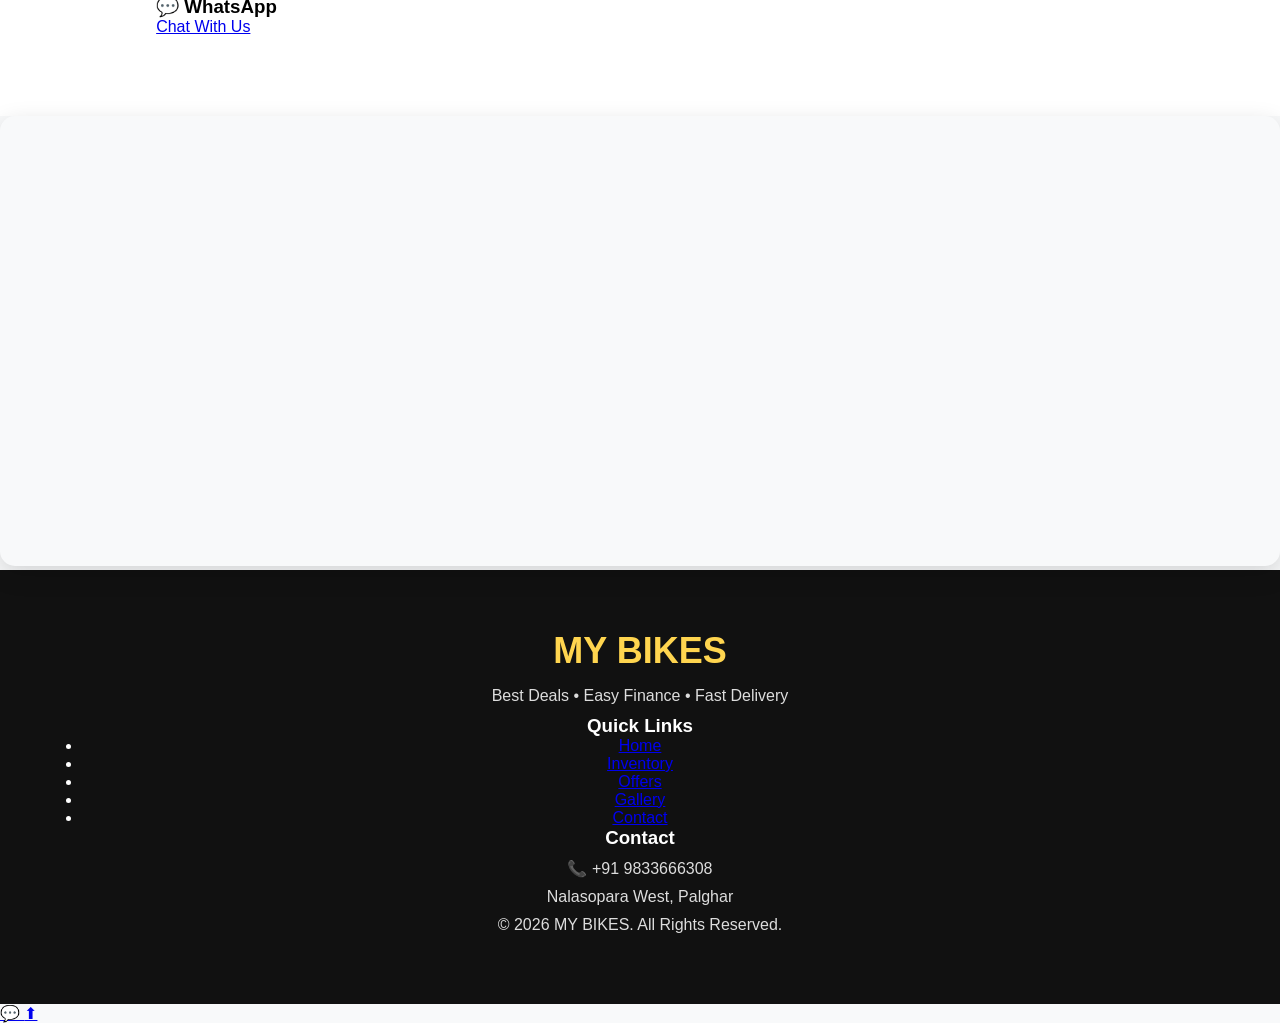
==== commit f1c5295f: "Update index.html" ====
--- a/index.html
+++ b/index.html
@@ -6,7 +6,7 @@
 
     <title>MY BIKES | Best Deals • Easy Finance • Fast Delivery</title>
 
-    <meta name="description" content="MY BIKES - Multi Brand Two Wheeler Showroom in Nalasopara West. Easy Finance, Low Down Payment, Fast Delivery.">
+    <meta name="description" content="MY BIKES - Multi Brand Two Wheeler Showroom in Nalasopara West. Easy Finance, Lowest Down Payment and Fast Delivery.">
 
     <link rel="preconnect" href="https://fonts.googleapis.com">
     <link rel="preconnect" href="https://fonts.gstatic.com" crossorigin>
@@ -14,88 +14,848 @@
     <link href="https://fonts.googleapis.com/css2?family=Poppins:wght@300;400;500;600;700;800&display=swap" rel="stylesheet">
 
     <link rel="stylesheet" href="css/style.css">
+
 </head>
 
 <body>
 
+<!-- ===================== NAVBAR ===================== -->
+
 <header>
 
 <nav class="navbar">
 
-    <a href="index.html" class="logo">
-        MY <span>BIKES</span>
-    </a>
-
-    <ul class="nav-links">
-
-        <li><a href="index.html">Home</a></li>
-
-        <li><a href="inventory.html">Inventory</a></li>
-
-        <li><a href="offers.html">Offers</a></li>
-
-        <li><a href="gallery.html">Gallery</a></li>
-
-        <li><a href="contact.html">Contact</a></li>
-
-    </ul>
-
-    <a href="https://wa.me/919833666308" class="btn-nav" target="_blank">
-        WhatsApp
-    </a>
+<div class="container">
+
+<a href="index.html" class="logo">
+
+MY <span>BIKES</span>
+
+</a>
+
+<ul class="nav-menu">
+
+<li><a href="index.html" class="active">Home</a></li>
+
+<li><a href="inventory.html">Inventory</a></li>
+
+<li><a href="offers.html">Offers</a></li>
+
+<li><a href="gallery.html">Gallery</a></li>
+
+<li><a href="contact.html">Contact</a></li>
+
+</ul>
+
+<div class="nav-buttons">
+
+<a href="tel:+919833666308" class="btn-call">
+
+Call Now
+
+</a>
+
+<a href="https://wa.me/919833666308"
+
+target="_blank"
+
+class="btn-whatsapp">
+
+WhatsApp
+
+</a>
+
+</div>
+
+</div>
 
 </nav>
 
 </header>
 
+<!-- ===================== HERO ===================== -->
+
 <section class="hero">
 
-    <div class="hero-content">
-
-        <p class="hero-top">
-            Welcome to MY BIKES
-        </p>
-
-        <h1>
-            Best Deals<br>
-            Easy Finance<br>
-            Fast Delivery
-        </h1>
-
-        <p class="hero-text">
-
-            Multi Brand Two Wheeler Showroom in
-            Nalasopara West.
-
-            Honda • TVS • Suzuki • Hero • Yamaha •
-            Vespa • Aprilia
-
-        </p>
-
-        <div class="hero-buttons">
-
-            <a href="inventory.html" class="btn-primary">
-
-                Explore Inventory
-
-            </a>
-
-            <a href="https://wa.me/919833666308"
-
-            target="_blank"
-
-            class="btn-secondary">
-
-                WhatsApp Us
-
-            </a>
-
-        </div>
-
-    </div>
-
-</section>
+<div class="container hero-container">
+
+<div class="hero-left">
+
+<span class="offer-badge">
+
+🔥 Trusted Multi Brand Dealer
+
+</span>
+
+<h1>
+
+Ride Your Dream Bike Today
+
+</h1>
+
+<p>
+
+Best Deals • Easy Finance • Fast Delivery
+
+</p>
+
+<p class="hero-description">
+
+Welcome to MY BIKES, your trusted multi-brand
+two-wheeler showroom in Nalasopara West.
+
+Choose from Honda, TVS, Suzuki, Hero,
+Yamaha, Vespa, Aprilia and many more.
+
+</p>
+
+<div class="hero-buttons">
+
+<a href="inventory.html"
+
+class="btn-primary">
+
+Explore Inventory
+
+</a>
+
+<a href="https://wa.me/919833666308"
+
+target="_blank"
+
+class="btn-secondary">
+
+Get Finance Offer
+
+</a>
+
+</div>
+
+<div class="hero-stats">
+
+<div>
+
+<h3>1000+</h3>
+
+<p>Happy Customers</p>
+
+</div>
+
+<div>
+
+<h3>500+</h3>
+
+<p>Scooters Delivered</p>
+
+</div>
+
+<div>
+
+<h3>10+</h3>
+
+<p>Brands Available</p>
+
+</div>
+
+</div>
+
+</div>
+
+<div class="hero-right">
+
+<img src="images/scooters/jupiter125.png"
+
+alt="TVS Jupiter">
+
+</div>
+
+</div>
+
+</section>
+
+<!-- ===================== FINANCE HIGHLIGHTS ===================== -->
+
+<section class="finance-strip">
+
+<div class="container finance-grid">
+
+<div class="finance-box">
+
+<h3>₹1,999*</h3>
+
+<p>Down Payment Starts</p>
+
+</div>
+
+<div class="finance-box">
+
+<h3>Easy EMI</h3>
+
+<p>Finance Available</p>
+
+</div>
+
+<div class="finance-box">
+
+<h3>Same Day</h3>
+
+<p>Delivery Available*</p>
+
+</div>
+
+<div class="finance-box">
+
+<h3>All Brands</h3>
+
+<p>One Showroom</p>
+
+</div>
+
+</div>
+
+</section>
+
+<!-- PART 2 STARTS FROM HERE -->
+
+    <!-- ===================== FEATURED VEHICLES ===================== -->
+
+<section class="featured">
+
+<div class="container">
+
+<div class="section-title">
+
+<span>OUR VEHICLES</span>
+
+<h2>Featured Scooters</h2>
+
+<p>
+
+Choose from India's most trusted two-wheelers with
+easy finance and attractive down payment offers.
+
+</p>
+
+</div>
+
+<div class="vehicle-grid">
+
+<div class="vehicle-card">
+
+<div class="vehicle-tag">BEST SELLER</div>
+
+<img src="images/scooters/jupiter125.png" alt="TVS Jupiter 125">
+
+<h3>TVS Jupiter 125</h3>
+
+<p>Comfort • Mileage • Performance</p>
+
+<h4>Down Payment ₹4,999</h4>
+
+<div class="card-buttons">
+
+<a href="inventory.html" class="btn-card">View Details</a>
+
+<a href="https://wa.me/919833666308?text=I'm interested in TVS Jupiter 125"
+target="_blank"
+class="btn-card-whatsapp">
+
+WhatsApp
+
+</a>
+
+</div>
+
+</div>
+
+<div class="vehicle-card">
+
+<div class="vehicle-tag">SPORTY</div>
+
+<img src="images/scooters/ntorq-red.png" alt="TVS Ntorq">
+
+<h3>TVS Ntorq 125</h3>
+
+<p>Power • Style • Performance</p>
+
+<h4>Down Payment ₹4,999</h4>
+
+<div class="card-buttons">
+
+<a href="inventory.html" class="btn-card">View Details</a>
+
+<a href="https://wa.me/919833666308?text=I'm interested in TVS Ntorq 125"
+target="_blank"
+class="btn-card-whatsapp">
+
+WhatsApp
+
+</a>
+
+</div>
+
+</div>
+
+<div class="vehicle-card">
+
+<div class="vehicle-tag">POPULAR</div>
+
+<img src="images/scooters/burgman.png" alt="Suzuki Burgman">
+
+<h3>Suzuki Burgman</h3>
+
+<p>Premium Maxi Scooter</p>
+
+<h4>Down Payment ₹4,999</h4>
+
+<div class="card-buttons">
+
+<a href="inventory.html" class="btn-card">View Details</a>
+
+<a href="https://wa.me/919833666308?text=I'm interested in Suzuki Burgman"
+target="_blank"
+class="btn-card-whatsapp">
+
+WhatsApp
+
+</a>
+
+</div>
+
+</div>
+
+<div class="vehicle-card">
+
+<div class="vehicle-tag">NEW</div>
+
+<img src="images/scooters/ntorq-yellow.png" alt="TVS Ntorq Race XP">
+
+<h3>TVS Ntorq Race XP</h3>
+
+<p>Race Inspired Performance</p>
+
+<h4>Down Payment ₹4,999</h4>
+
+<div class="card-buttons">
+
+<a href="inventory.html" class="btn-card">View Details</a>
+
+<a href="https://wa.me/919833666308?text=I'm interested in TVS Ntorq Race XP"
+target="_blank"
+class="btn-card-whatsapp">
+
+WhatsApp
+
+</a>
+
+</div>
+
+</div>
+
+</div>
+
+</div>
+
+</section>
+
+<!-- ===================== FINANCE OFFERS ===================== -->
+
+<section class="offers-home">
+
+<div class="container">
+
+<div class="section-title">
+
+<span>LOW DOWN PAYMENT</span>
+
+<h2>Today's Finance Offers</h2>
+
+</div>
+
+<div class="offer-grid">
+
+<div class="offer-box">
+
+<h3>Honda Activa 110</h3>
+
+<h1>₹1,999</h1>
+
+<p>Starting Down Payment</p>
+
+<a href="https://wa.me/919833666308?text=I want Honda Activa 110 finance"
+target="_blank">
+
+Apply Now
+
+</a>
+
+</div>
+
+<div class="offer-box">
+
+<h3>TVS Jupiter 110</h3>
+
+<h1>₹1,999</h1>
+
+<p>Starting Down Payment</p>
+
+<a href="https://wa.me/919833666308?text=I want TVS Jupiter finance"
+target="_blank">
+
+Apply Now
+
+</a>
+
+</div>
+
+<div class="offer-box">
+
+<h3>TVS Jupiter 125</h3>
+
+<h1>₹4,999</h1>
+
+<p>Starting Down Payment</p>
+
+<a href="https://wa.me/919833666308?text=I want TVS Jupiter 125 finance"
+target="_blank">
+
+Apply Now
+
+</a>
+
+</div>
+
+<div class="offer-box">
+
+<h3>TVS Ntorq 125</h3>
+
+<h1>₹4,999</h1>
+
+<p>Starting Down Payment</p>
+
+<a href="https://wa.me/919833666308?text=I want TVS Ntorq finance"
+target="_blank">
+
+Apply Now
+
+</a>
+
+</div>
+
+</div>
+
+</div>
+
+</section>
+
+<!-- ===================== WHY CHOOSE US ===================== -->
+
+<section class="why-us">
+
+<div class="container">
+
+<div class="section-title">
+
+<span>WHY MY BIKES</span>
+
+<h2>Why Customers Trust Us</h2>
+
+</div>
+
+<div class="why-grid">
+
+<div class="why-card">
+
+<h3>🏍️ Multi Brand Dealer</h3>
+
+<p>Honda, TVS, Suzuki, Hero, Yamaha, Vespa, Aprilia and many more under one roof.</p>
+
+</div>
+
+<div class="why-card">
+
+<h3>💰 Easy Finance</h3>
+
+<p>Low down payment with quick loan approvals from finance partners.</p>
+
+</div>
+
+<div class="why-card">
+
+<h3>🚚 Fast Delivery</h3>
+
+<p>Quick documentation and fast delivery so you can ride home sooner.</p>
+
+</div>
+
+<div class="why-card">
+
+<h3>🤝 Trusted Service</h3>
+
+<p>Friendly support before and after your purchase.</p>
+
+</div>
+
+</div>
+
+</div>
+
+</section>
+
+<!-- PART 3 STARTS FROM HERE -->
+    <!-- ===================== HAPPY DELIVERIES ===================== -->
+
+<section class="deliveries">
+
+<div class="container">
+
+<div class="section-title">
+
+<span>HAPPY CUSTOMERS</span>
+
+<h2>Recent Deliveries</h2>
+
+<p>
+
+Thank you for trusting MY BIKES. Here are some of our happy customers.
+
+</p>
+
+</div>
+
+<div class="delivery-grid">
+
+<img src="images/delivery/delivery1.jpeg" alt="Delivery 1">
+
+<img src="images/delivery/delivery2.jpeg" alt="Delivery 2">
+
+<img src="images/delivery/delivery3.jpeg" alt="Delivery 3">
+
+<img src="images/delivery/delivery4.jpeg" alt="Delivery 4">
+
+<img src="images/delivery/delivery5.jpeg" alt="Delivery 5">
+
+<img src="images/delivery/delivery6.jpeg" alt="Delivery 6">
+
+<img src="images/delivery/delivery7.jpeg" alt="Delivery 7">
+
+<img src="images/delivery/delivery8.jpeg" alt="Delivery 8">
+
+</div>
+
+</div>
+
+</section>
+
+<!-- ===================== BRANDS ===================== -->
+
+<section class="brands">
+
+<div class="container">
+
+<div class="section-title">
+
+<span>TOP BRANDS</span>
+
+<h2>Brands We Deal In</h2>
+
+</div>
+
+<div class="brand-grid">
+
+<div class="brand-card">Honda</div>
+
+<div class="brand-card">TVS</div>
+
+<div class="brand-card">Suzuki</div>
+
+<div class="brand-card">Hero</div>
+
+<div class="brand-card">Yamaha</div>
+
+<div class="brand-card">Bajaj</div>
+
+<div class="brand-card">Vespa</div>
+
+<div class="brand-card">Aprilia</div>
+
+</div>
+
+</div>
+
+</section>
+
+<!-- ===================== TESTIMONIALS ===================== -->
+
+<section class="testimonials">
+
+<div class="container">
+
+<div class="section-title">
+
+<span>CUSTOMER REVIEWS</span>
+
+<h2>What Our Customers Say</h2>
+
+</div>
+
+<div class="testimonial-grid">
+
+<div class="testimonial-card">
+
+<div class="stars">⭐⭐⭐⭐⭐</div>
+
+<p>
+
+Excellent service. Easy finance process and quick scooter delivery.
+
+</p>
+
+<h4>- Happy Customer</h4>
+
+</div>
+
+<div class="testimonial-card">
+
+<div class="stars">⭐⭐⭐⭐⭐</div>
+
+<p>
+
+Very helpful staff and great down payment offers.
+
+</p>
+
+<h4>- MY BIKES Customer</h4>
+
+</div>
+
+<div class="testimonial-card">
+
+<div class="stars">⭐⭐⭐⭐⭐</div>
+
+<p>
+
+Highly recommended for anyone looking for a new scooter.
+
+</p>
+
+<h4>- Satisfied Buyer</h4>
+
+</div>
+
+</div>
+
+</div>
+
+</section>
+
+<!-- ===================== CALL TO ACTION ===================== -->
+
+<section class="cta">
+
+<div class="container">
+
+<h2>
+
+Ready to Ride Your Dream Scooter?
+
+</h2>
+
+<p>
+
+Visit MY BIKES today for the best deals, easy finance, and fast delivery.
+
+</p>
+
+<div class="hero-buttons">
+
+<a href="inventory.html" class="btn-primary">
+
+View Inventory
+
+</a>
+
+<a href="https://wa.me/919833666308"
+
+target="_blank"
+
+class="btn-secondary">
+
+Chat on WhatsApp
+
+</a>
+
+</div>
+
+</div>
+
+</section>
+
+<!-- PART 4 STARTS FROM HERE -->
+    <!-- ===================== CONTACT ===================== -->
+
+<section class="contact">
+
+<div class="container">
+
+<div class="section-title">
+
+<span>CONTACT US</span>
+
+<h2>Visit MY BIKES Today</h2>
+
+<p>We're here to help you find your perfect ride.</p>
+
+</div>
+
+<div class="contact-grid">
+
+<div class="contact-card">
+
+<h3>📍 Address</h3>
+
+<p>
+Shop No. 4,<br>
+Swrahans Shreeprastha Complex,<br>
+Road No. 2,<br>
+Nalasopara West,<br>
+Palghar - 401203
+</p>
+
+</div>
+
+<div class="contact-card">
+
+<h3>📞 Call Us</h3>
+
+<p>
+
+<a href="tel:+919833666308">
++91 9833666308
+</a>
+
+</p>
+
+</div>
+
+<div class="contact-card">
+
+<h3>💬 WhatsApp</h3>
+
+<p>
+
+<a href="https://wa.me/919833666308"
+target="_blank">
+
+Chat With Us
+
+</a>
+
+</p>
+
+</div>
+
+</div>
+
+</div>
+
+</section>
+
+<!-- ===================== MAP ===================== -->
+
+<section class="map">
+
+<iframe
+src="https://www.google.com/maps?q=Nalasopara+West&output=embed"
+loading="lazy"
+allowfullscreen>
+
+</iframe>
+
+</section>
+
+<!-- ===================== FOOTER ===================== -->
+
+<footer>
+
+<div class="container footer-grid">
+
+<div>
+
+<h2>MY <span>BIKES</span></h2>
+
+<p>
+
+Best Deals • Easy Finance • Fast Delivery
+
+</p>
+
+</div>
+
+<div>
+
+<h3>Quick Links</h3>
+
+<ul>
+
+<li><a href="index.html">Home</a></li>
+
+<li><a href="inventory.html">Inventory</a></li>
+
+<li><a href="offers.html">Offers</a></li>
+
+<li><a href="gallery.html">Gallery</a></li>
+
+<li><a href="contact.html">Contact</a></li>
+
+</ul>
+
+</div>
+
+<div>
+
+<h3>Contact</h3>
+
+<p>📞 +91 9833666308</p>
+
+<p>Nalasopara West, Palghar</p>
+
+</div>
+
+</div>
+
+<div class="copyright">
+
+<p>
+
+© 2026 MY BIKES. All Rights Reserved.
+
+</p>
+
+</div>
+
+</footer>
+
+<!-- Floating WhatsApp -->
+
+<a
+href="https://wa.me/919833666308"
+target="_blank"
+class="floating-whatsapp">
+
+💬
+
+</a>
+
+<!-- Back To Top -->
+
+<a href="#" class="back-to-top">
+
+⬆
+
+</a>
+
+<script src="js/script.js"></script>
 
 </body>
-
 </html>
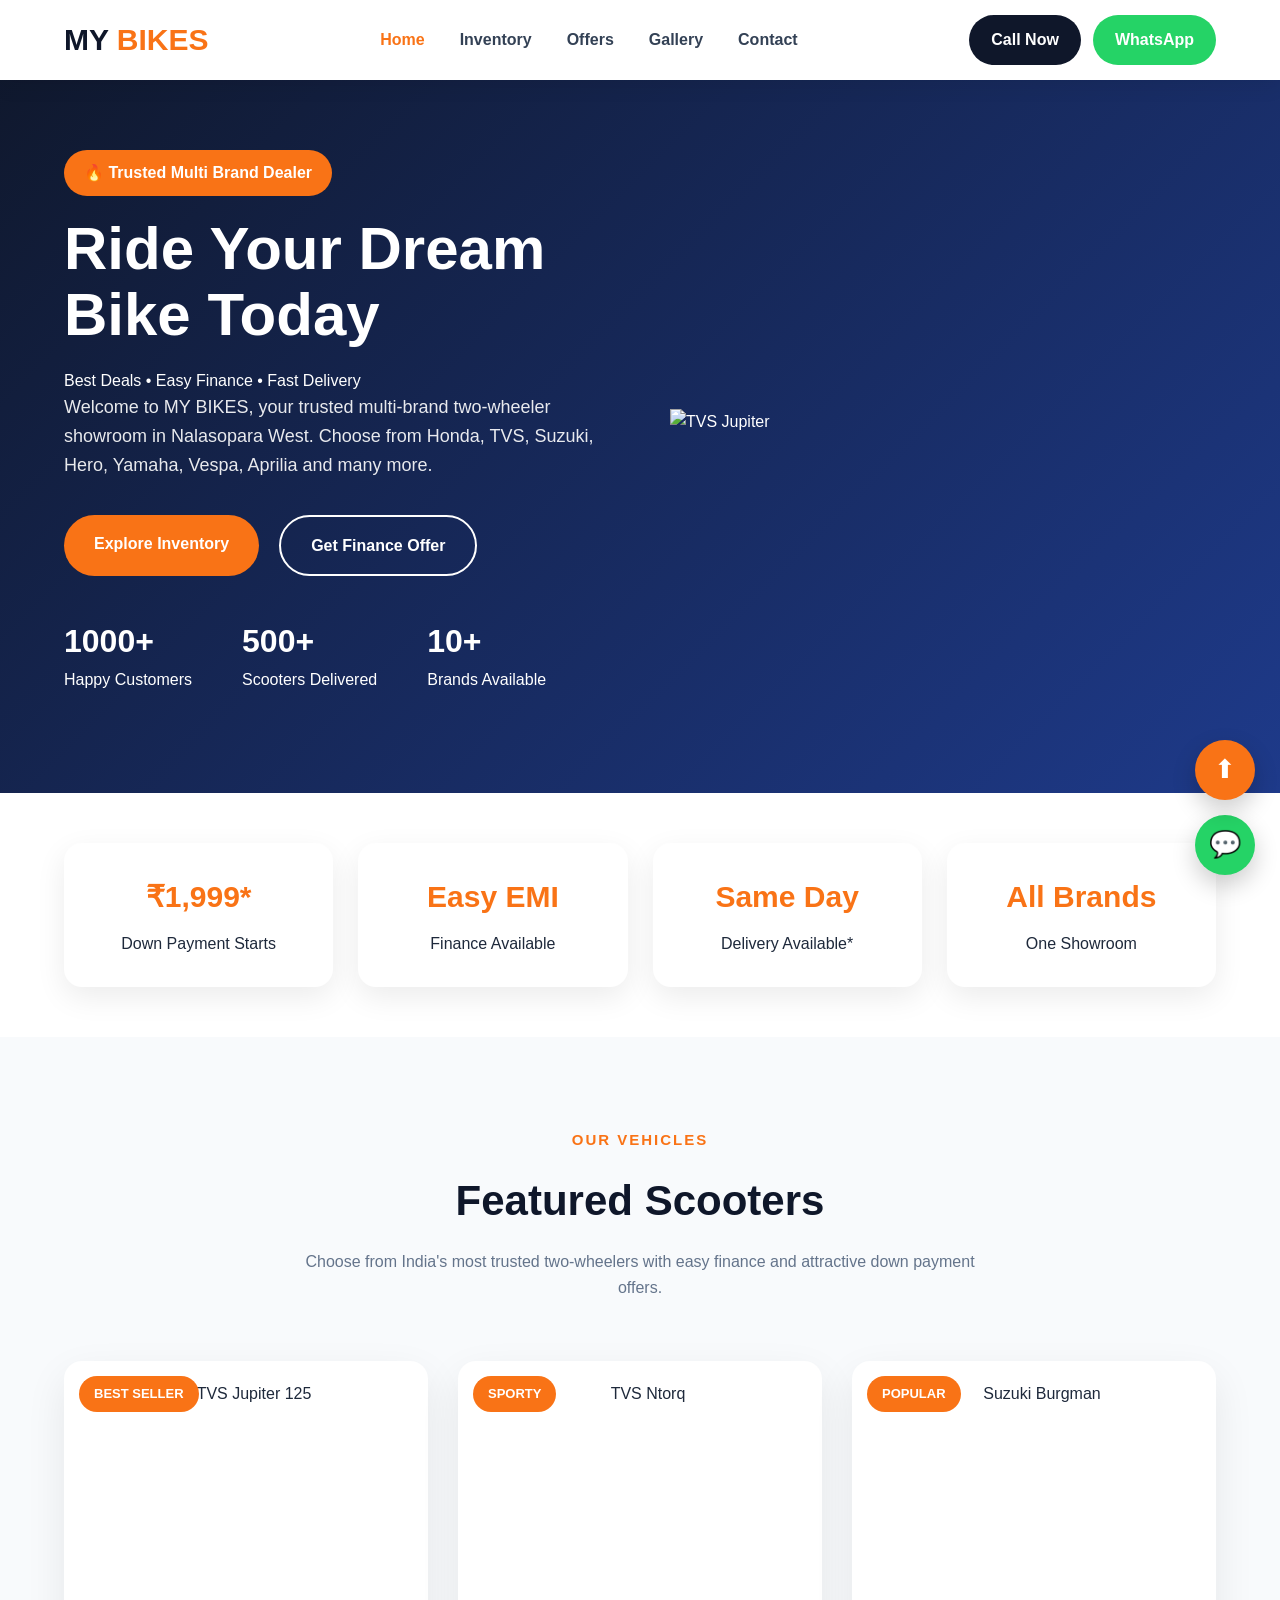
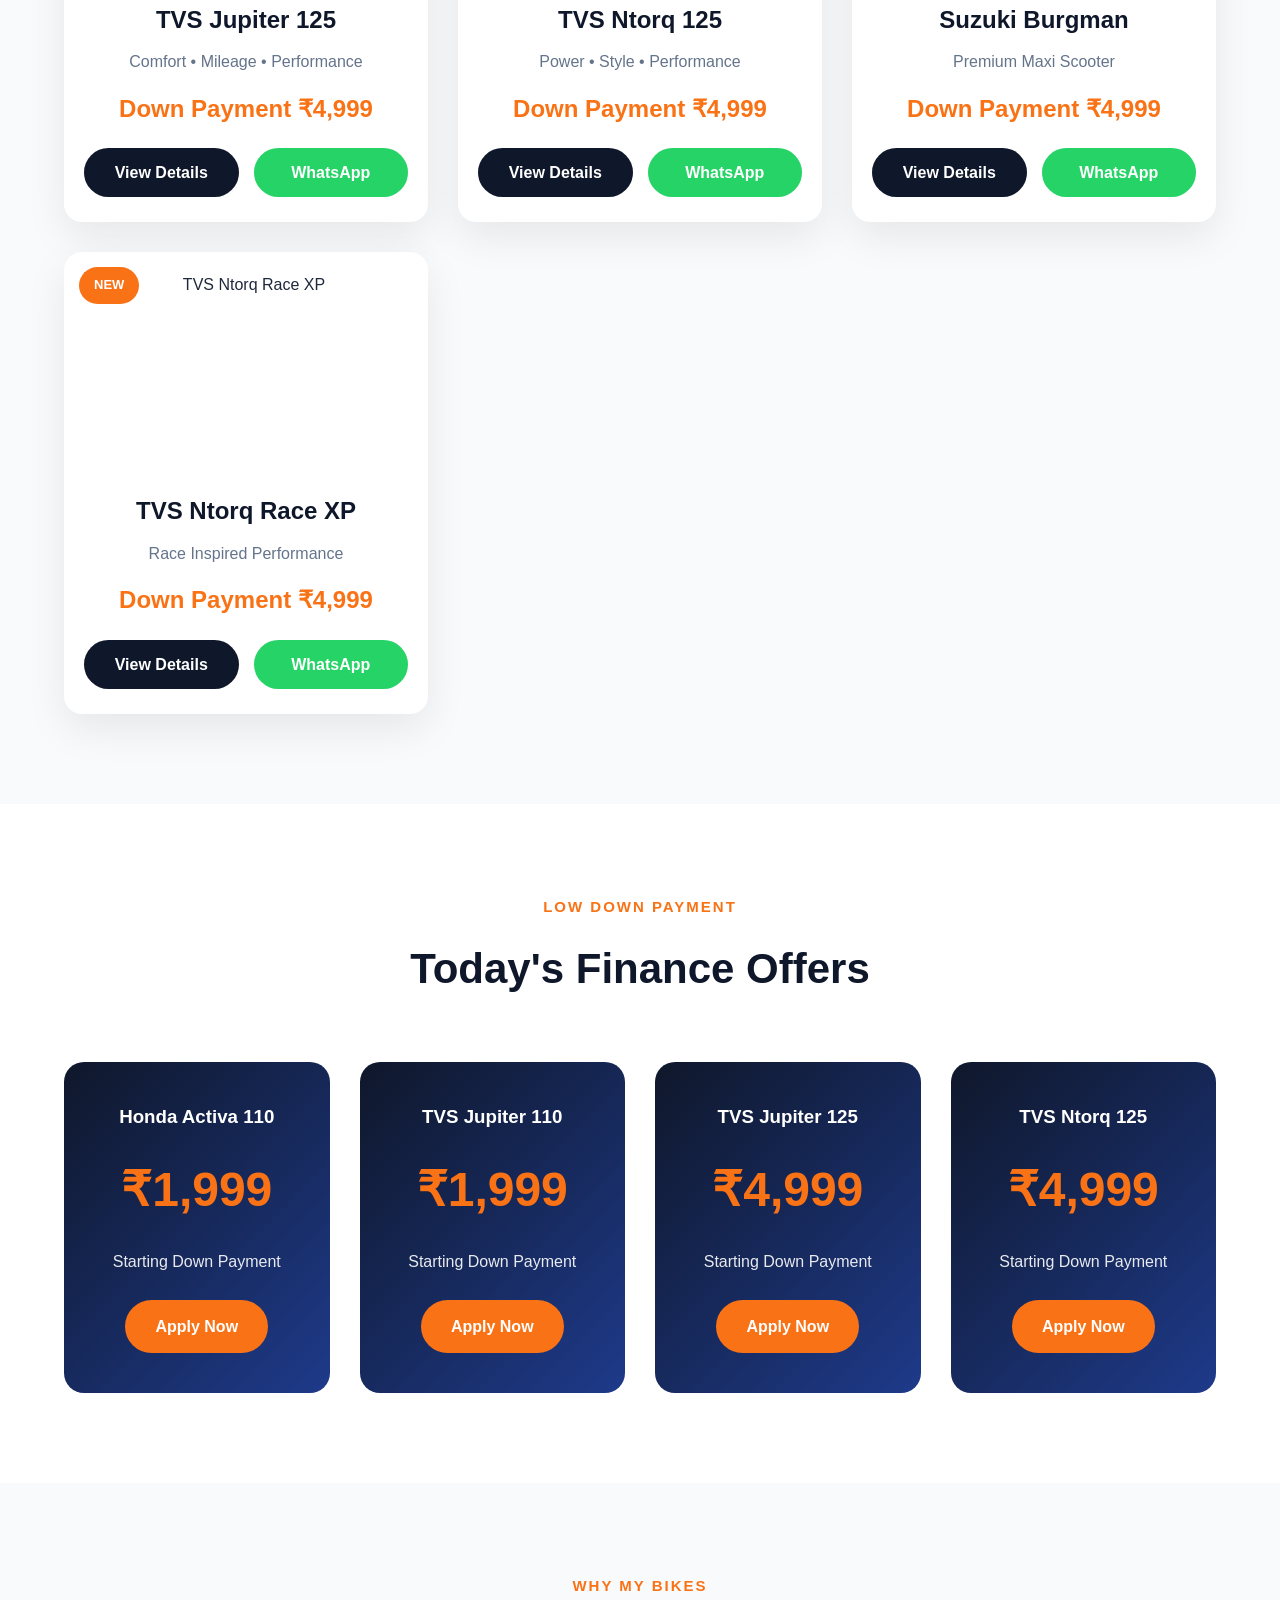
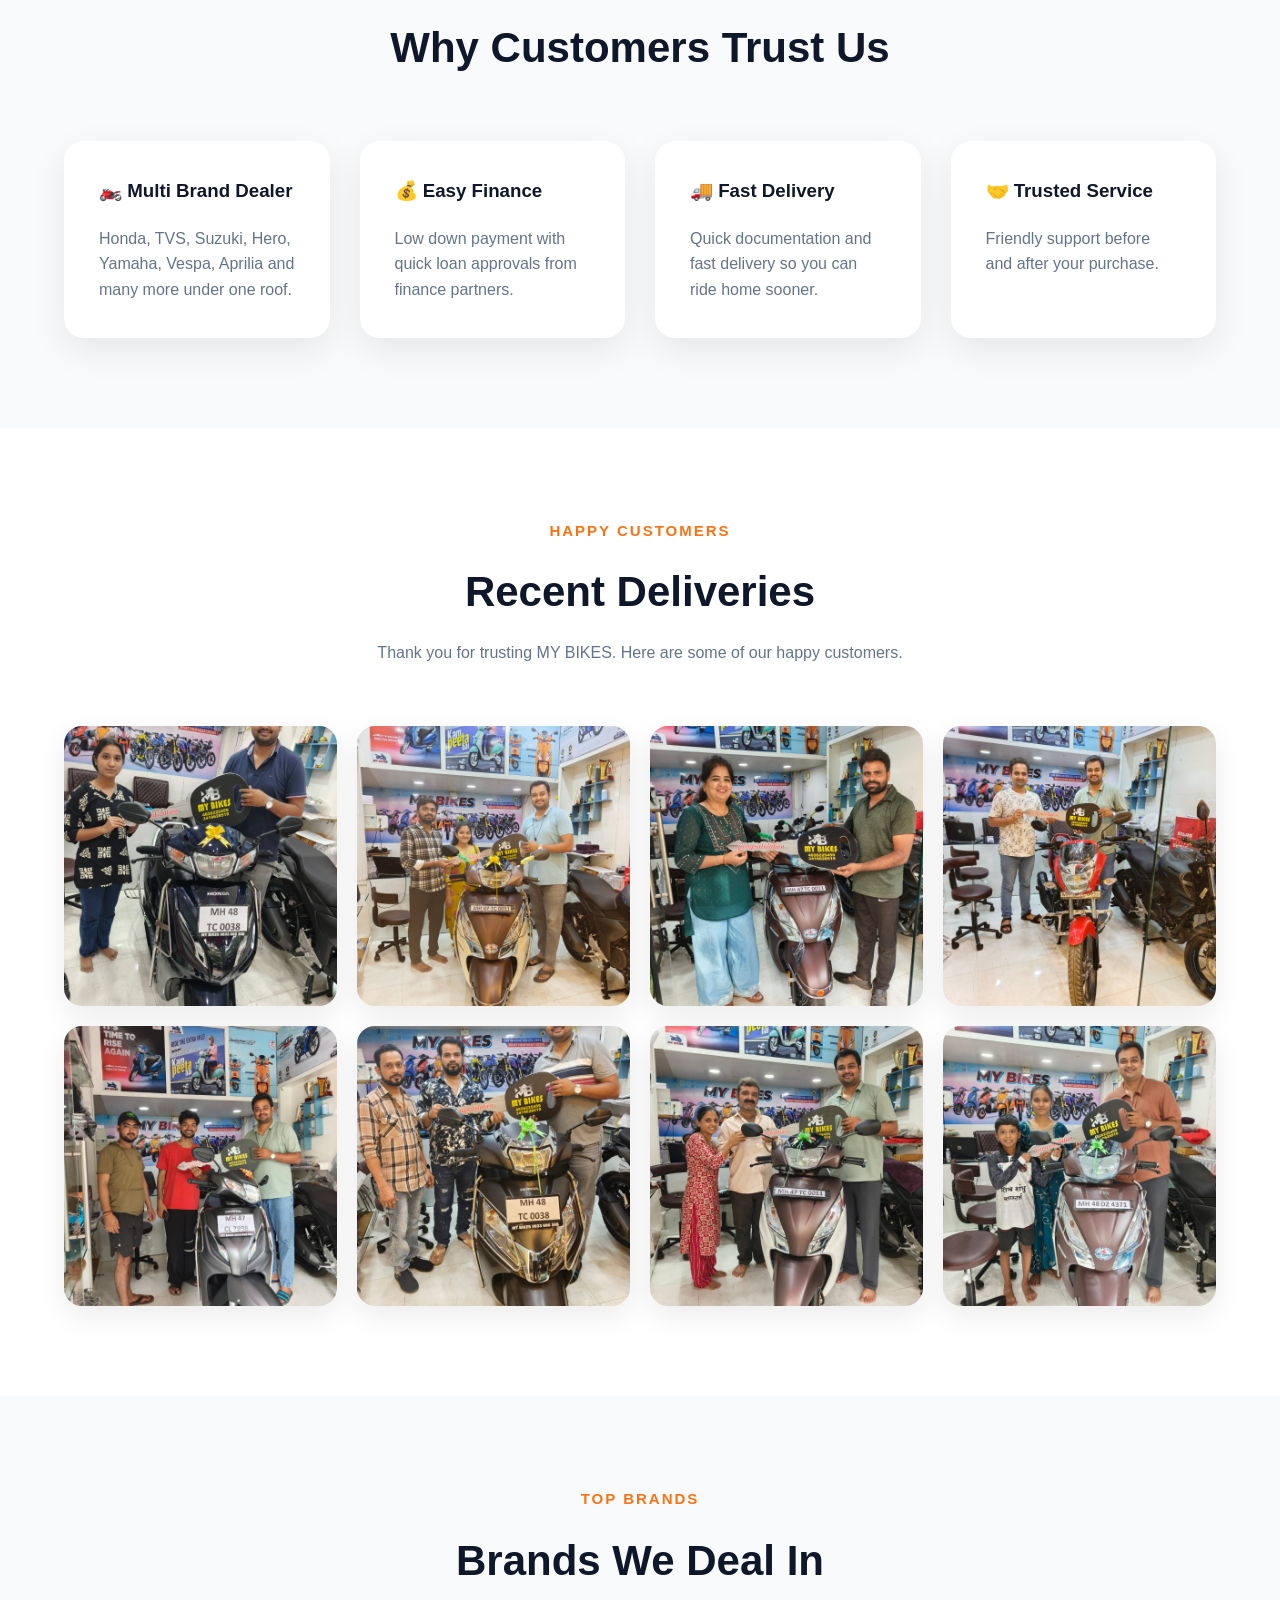
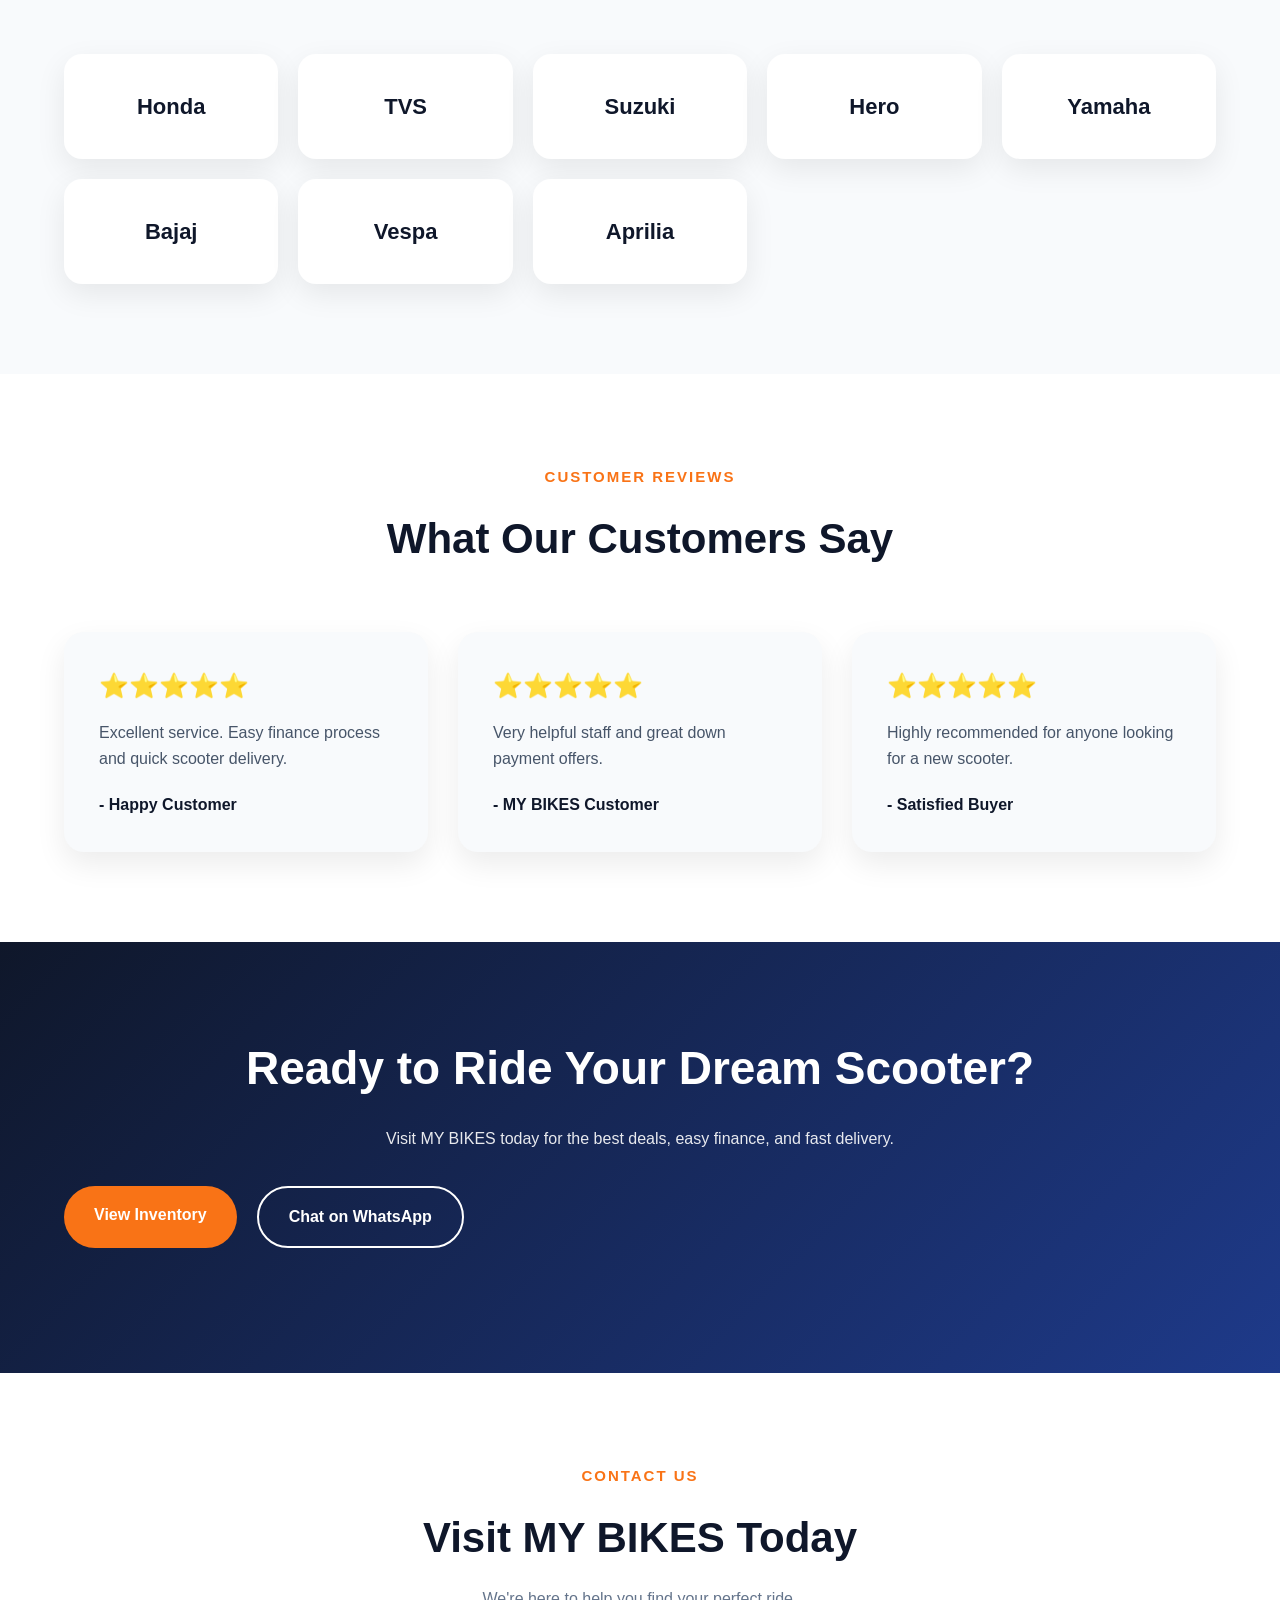
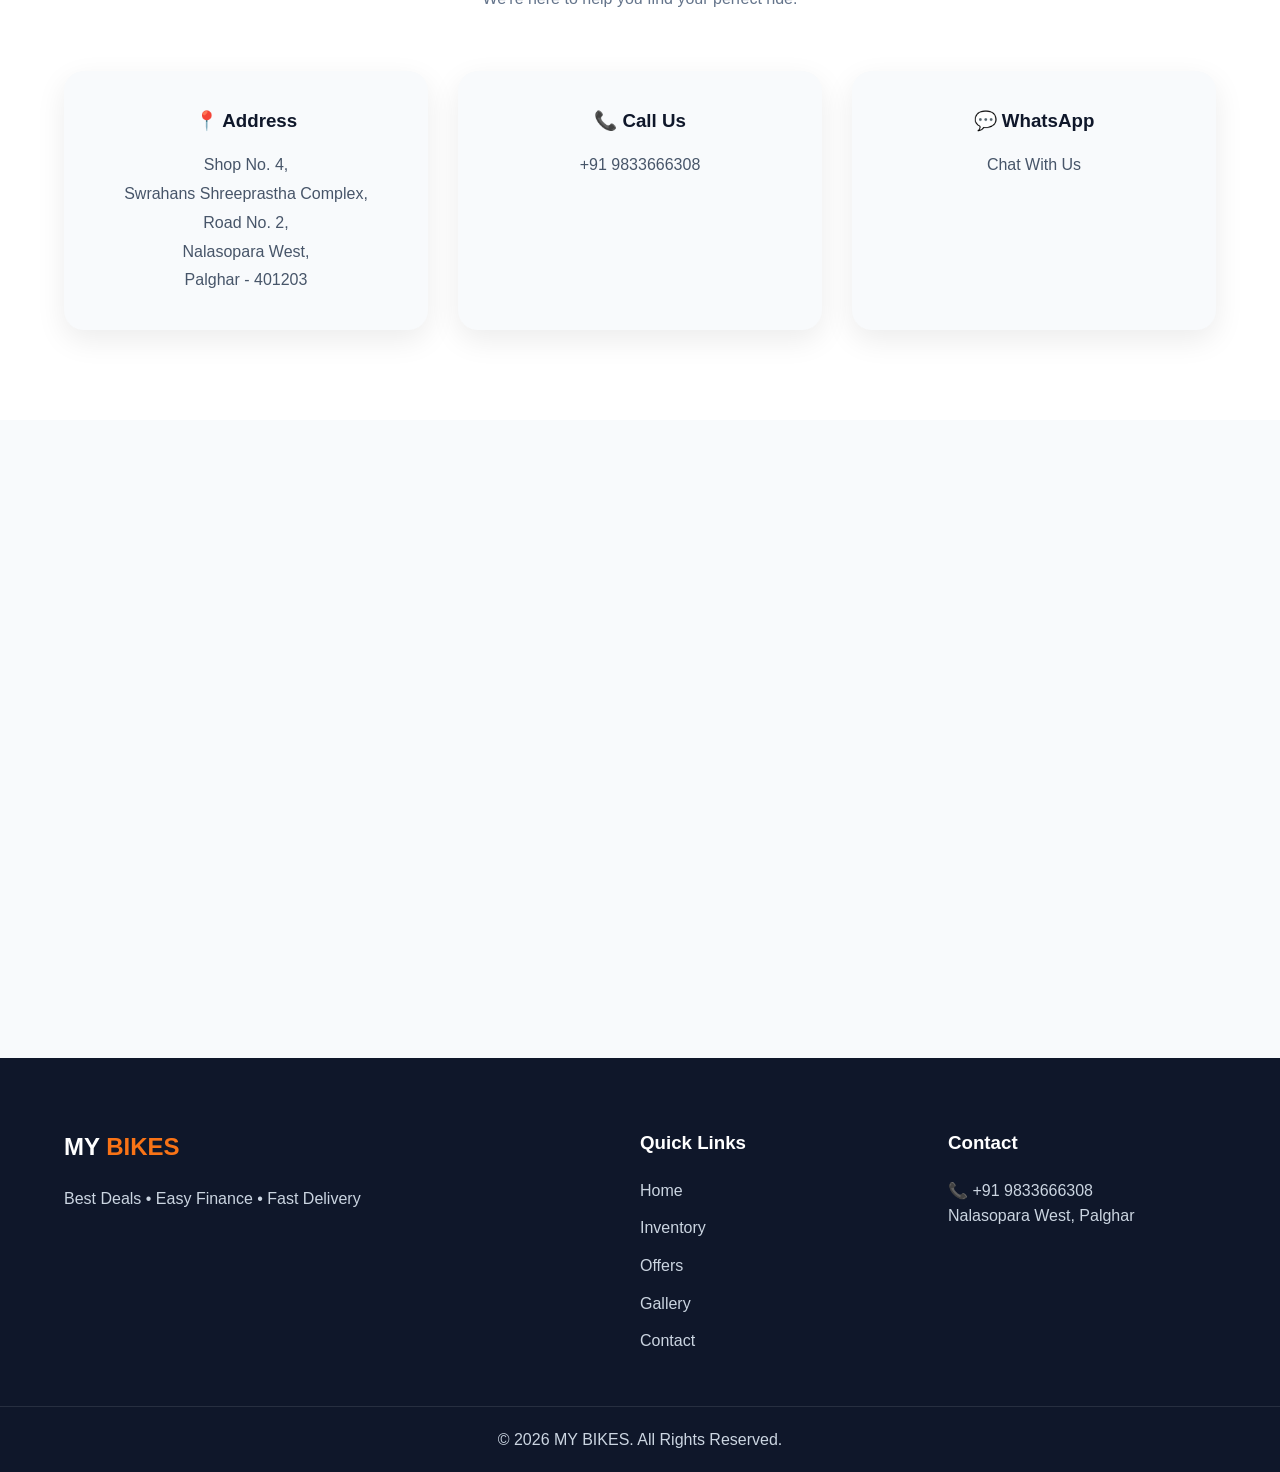
==== commit 74d2ac1d: "Update index.html" ====
--- a/index.html
+++ b/index.html
@@ -163,7 +163,7 @@
 
 <div class="hero-right">
 
-<img src="images/scooters/jupiter125.png"
+<img src="images/scooters/jupiter125.jpeg"
 
 alt="TVS Jupiter">
 
@@ -244,7 +244,7 @@
 
 <div class="vehicle-tag">BEST SELLER</div>
 
-<img src="images/scooters/jupiter125.png" alt="TVS Jupiter 125">
+<img src="images/scooters/jupiter125.jpeg" alt="TVS Jupiter 125">
 
 <h3>TVS Jupiter 125</h3>
 
@@ -272,7 +272,7 @@
 
 <div class="vehicle-tag">SPORTY</div>
 
-<img src="images/scooters/ntorq-red.png" alt="TVS Ntorq">
+<img src="images/scooters/ntorq-red.jpeg" alt="TVS Ntorq">
 
 <h3>TVS Ntorq 125</h3>
 
@@ -300,7 +300,7 @@
 
 <div class="vehicle-tag">POPULAR</div>
 
-<img src="images/scooters/burgman.png" alt="Suzuki Burgman">
+<img src="images/scooters/burgman.jpeg" alt="Suzuki Burgman">
 
 <h3>Suzuki Burgman</h3>
 
@@ -328,7 +328,7 @@
 
 <div class="vehicle-tag">NEW</div>
 
-<img src="images/scooters/ntorq-yellow.png" alt="TVS Ntorq Race XP">
+<img src="images/scooters/ntorq-yellow.jpeg" alt="TVS Ntorq Race XP">
 
 <h3>TVS Ntorq Race XP</h3>
 
--- a/css/style.css
+++ b/css/style.css
@@ -1,804 +1,935 @@
+/* ===============================
+   MY BIKES WEBSITE V2
+================================= */
 
 *{
-margin:0;
-padding:0;
-box-sizing:border-box;
-font-family:Arial,Helvetica,sans-serif;
+    margin:0;
+    padding:0;
+    box-sizing:border-box;
 }
 
 html{
-scroll-behavior:smooth;
+    scroll-behavior:smooth;
 }
 
 body{
-background:#f8f9fa;
-}
-
-.navbar{
-
-position:fixed;
-
-top:0;
-
-left:0;
-
-width:100%;
-
-display:flex;
-
-justify-content:space-between;
-
-align-items:center;
-
-padding:18px 8%;
-
-background:white;
-
-box-shadow:0 5px 20px rgba(0,0,0,.08);
-
-z-index:999;
-}
-
-.logo{
-
-font-size:32px;
-
-font-weight:bold;
-
-color:#111;
-}
-
-.logo span{
-
-color:#ff6b00;
-}
-
-.nav-links{
-
-display:flex;
-
-gap:35px;
-
-list-style:none;
-}
-
-.nav-links a{
-
-text-decoration:none;
-
-color:#333;
-
-font-weight:600;
-
-transition:.3s;
-}
-
-.nav-links a:hover{
-
-color:#ff6b00;
-}
-
-.nav-btn{
-
-background:#25D366;
-
-padding:12px 22px;
-
-color:white;
-
-text-decoration:none;
-
-border-radius:30px;
-
-font-weight:bold;
-}
-
-.menu-btn{
-
-display:none;
-
-font-size:28px;
-
-cursor:pointer;
-}
-
-.hero{
-
-height:100vh;
-
-background:url("https://images.unsplash.com/photo-1558981806-ec527fa84c39?q=80&w=1800&auto=format&fit=crop") center/cover;
-
-display:flex;
-
-justify-content:center;
-
-align-items:center;
-
-position:relative;
-}
-
-.overlay{
-
-position:absolute;
-
-width:100%;
-
-height:100%;
-
-background:rgba(0,0,0,.60);
-}
-
-.hero-content{
-
-position:relative;
-
-z-index:2;
-
-text-align:center;
-
-color:white;
-
-padding:20px;
-}
-
-.hero h1{
-
-font-size:65px;
-
-max-width:900px;
-
-margin:auto;
-}
-
-.hero p{
-
-margin:25px 0;
-
-font-size:22px;
-}
-
-.hero-buttons{
-
-display:flex;
-
-justify-content:center;
-
-gap:20px;
-
-flex-wrap:wrap;
-}
-
-.primary-btn{
-
-background:#ff6b00;
-
-padding:16px 35px;
-
-border-radius:40px;
-
-text-decoration:none;
-
-color:white;
-
-font-weight:bold;
-}
-
-.secondary-btn{
-
-background:white;
-
-color:#111;
-
-padding:16px 35px;
-
-border-radius:40px;
-
-text-decoration:none;
-
-font-weight:bold;
-}
-
-@media(max-width:900px){
-
-.hero h1{
-
-font-size:42px;
-}
-
-.nav-links{
-
-display:none;
-}
-
-.nav-btn{
-
-display:none;
-}
-
-.menu-btn{
-
-display:block;
-}
-}
+    font-family:'Poppins',sans-serif;
+    background:#f8fafc;
+    color:#1e293b;
+    line-height:1.6;
+}
+
+img{
+    max-width:100%;
+    display:block;
+}
+
+a{
+    text-decoration:none;
+}
+
+ul{
+    list-style:none;
+}
+
 .container{
     width:90%;
     max-width:1200px;
     margin:auto;
 }
 
+/* ===============================
+   NAVBAR
+================================= */
+
+.navbar{
+
+    position:fixed;
+
+    top:0;
+
+    left:0;
+
+    width:100%;
+
+    background:#ffffff;
+
+    box-shadow:0 5px 20px rgba(0,0,0,.08);
+
+    z-index:999;
+
+}
+
+.navbar .container{
+
+    display:flex;
+
+    justify-content:space-between;
+
+    align-items:center;
+
+    height:80px;
+
+}
+
+.logo{
+
+    font-size:30px;
+
+    font-weight:800;
+
+    color:#0f172a;
+
+}
+
+.logo span{
+
+    color:#f97316;
+
+}
+
+.nav-menu{
+
+    display:flex;
+
+    gap:35px;
+
+}
+
+.nav-menu a{
+
+    color:#334155;
+
+    font-weight:600;
+
+    transition:.3s;
+
+}
+
+.nav-menu a:hover,
+
+.nav-menu .active{
+
+    color:#f97316;
+
+}
+
+.nav-buttons{
+
+    display:flex;
+
+    gap:12px;
+
+}
+
+.btn-call,
+
+.btn-whatsapp{
+
+    padding:12px 22px;
+
+    border-radius:50px;
+
+    font-weight:600;
+
+    transition:.3s;
+
+}
+
+.btn-call{
+
+    background:#0f172a;
+
+    color:#fff;
+
+}
+
+.btn-whatsapp{
+
+    background:#25D366;
+
+    color:#fff;
+
+}
+
+.btn-call:hover,
+
+.btn-whatsapp:hover{
+
+    transform:translateY(-2px);
+
+}
+
+/* ===============================
+   HERO
+================================= */
+
+.hero{
+
+    padding:150px 0 100px;
+
+    background:linear-gradient(135deg,#0f172a,#1e3a8a);
+
+    color:#fff;
+
+}
+
+.hero-container{
+
+    display:grid;
+
+    grid-template-columns:1fr 1fr;
+
+    gap:60px;
+
+    align-items:center;
+
+}
+
+.offer-badge{
+
+    display:inline-block;
+
+    background:#f97316;
+
+    color:#fff;
+
+    padding:10px 20px;
+
+    border-radius:50px;
+
+    margin-bottom:20px;
+
+    font-weight:600;
+
+}
+
+.hero h1{
+
+    font-size:60px;
+
+    line-height:1.1;
+
+    margin-bottom:20px;
+
+}
+
+.hero-text,
+
+.hero-description{
+
+    font-size:18px;
+
+    opacity:.9;
+
+    margin-bottom:25px;
+
+}
+
+.hero-buttons{
+
+    display:flex;
+
+    gap:20px;
+
+    margin:35px 0;
+
+}
+
+.btn-primary,
+
+.btn-secondary{
+
+    padding:16px 30px;
+
+    border-radius:50px;
+
+    font-weight:600;
+
+    transition:.3s;
+
+}
+
+.btn-primary{
+
+    background:#f97316;
+
+    color:#fff;
+
+}
+
+.btn-secondary{
+
+    border:2px solid #fff;
+
+    color:#fff;
+
+}
+
+.btn-primary:hover,
+
+.btn-secondary:hover{
+
+    transform:translateY(-3px);
+
+}
+
+.hero-stats{
+
+    display:flex;
+
+    gap:50px;
+
+    margin-top:40px;
+
+}
+
+.hero-stats h3{
+
+    font-size:32px;
+
+}
+
+.hero-right img{
+
+    width:100%;
+
+    animation:float 4s ease-in-out infinite;
+
+}
+
+@keyframes float{
+
+    0%{transform:translateY(0);}
+
+    50%{transform:translateY(-15px);}
+
+    100%{transform:translateY(0);}
+
+}
+
+/* ===============================
+   FINANCE STRIP
+================================= */
+
+.finance-strip{
+
+    background:#fff;
+
+    padding:50px 0;
+
+}
+
+.finance-grid{
+
+    display:grid;
+
+    grid-template-columns:repeat(4,1fr);
+
+    gap:25px;
+
+}
+
+.finance-box{
+
+    background:#ffffff;
+
+    padding:30px;
+
+    text-align:center;
+
+    border-radius:18px;
+
+    box-shadow:0 10px 30px rgba(0,0,0,.08);
+
+}
+
+.finance-box h3{
+
+    color:#f97316;
+
+    font-size:30px;
+
+    margin-bottom:10px;
+
+}
+
+/* ==========================================
+   SECTION TITLE
+========================================== */
+
+section{
+    padding:90px 0;
+}
+
+.section-title{
+    text-align:center;
+    margin-bottom:60px;
+}
+
+.section-title span{
+    color:#f97316;
+    font-size:15px;
+    font-weight:700;
+    text-transform:uppercase;
+    letter-spacing:2px;
+}
+
+.section-title h2{
+    font-size:42px;
+    margin:15px 0;
+    color:#0f172a;
+}
+
+.section-title p{
+    color:#64748b;
+    max-width:700px;
+    margin:auto;
+}
+
+/* ==========================================
+   FEATURED VEHICLES
+========================================== */
+
 .featured{
-    padding:100px 0;
-    background:#fff;
-}
-
-.featured h2{
-    text-align:center;
-    font-size:40px;
-    margin-bottom:15px;
-}
-
-.section-text{
-    text-align:center;
-    color:#666;
-    margin-bottom:50px;
-}
-
-.bike-grid{
-    display:grid;
-    grid-template-columns:repeat(auto-fit,minmax(300px,1fr));
-    gap:30px;
-}
-
-.bike-card{
-    background:#fff;
-    border-radius:15px;
-    overflow:hidden;
-    box-shadow:0 10px 25px rgba(0,0,0,.08);
-    transition:.35s;
-}
-
-.bike-card:hover{
-    transform:translateY(-10px);
-}
-
-.bike-card img{
-    width:100%;
-    height:230px;
-    object-fit:cover;
-}
-
-.bike-content{
-    padding:25px;
-}
-
-.bike-content h3{
-    margin-bottom:12px;
-}
-
-.bike-content h4{
-    color:#ff6b00;
-    font-size:28px;
-    margin:18px 0;
-}
-
-.bike-content a{
-    display:inline-block;
-    background:#ff6b00;
-    color:#fff;
-    padding:12px 22px;
-    border-radius:30px;
-    text-decoration:none;
-}
-
-.delivery{
-    padding:70px 8%;
-    background:#f7f7f7;
-    text-align:center;
-}
-
-.delivery h2{
-    font-size:40px;
-    color:#0b2b50;
-    margin-bottom:15px;
-}
-
-.delivery p{
-    color:#666;
-    margin-bottom:40px;
-}
-
-.gallery{
+    background:#f8fafc;
+}
+
+.vehicle-grid{
     display:grid;
     grid-template-columns:repeat(auto-fit,minmax(280px,1fr));
-    gap:20px;
-}
-
-.gallery img{
+    gap:30px;
+}
+
+.vehicle-card{
+    background:#fff;
+    border-radius:18px;
+    overflow:hidden;
+    box-shadow:0 15px 40px rgba(0,0,0,.08);
+    transition:.35s;
+    position:relative;
+    text-align:center;
+}
+
+.vehicle-card:hover{
+    transform:translateY(-10px);
+}
+
+.vehicle-tag{
+    position:absolute;
+    top:15px;
+    left:15px;
+    background:#f97316;
+    color:#fff;
+    padding:8px 15px;
+    border-radius:30px;
+    font-size:13px;
+    font-weight:600;
+}
+
+.vehicle-card img{
     width:100%;
-    border-radius:15px;
-    box-shadow:0 10px 25px rgba(0,0,0,.15);
-    transition:.3s;
-}
-
-.gallery img:hover{
-    transform:scale(1.04);
-}
-.vehicles{
-    padding:80px 8%;
-    text-align:center;
-}
-
-.vehicle-grid{
-    display:grid;
-    grid-template-columns:repeat(auto-fit,minmax(260px,1fr));
-    gap:30px;
-    margin-top:40px;
-}
-
-.card{
-    background:white;
-    border-radius:15px;
-    padding:25px;
-    box-shadow:0 8px 25px rgba(0,0,0,.12);
-    transition:.3s;
-}
-
-.card:hover{
-    transform:translateY(-8px);
-}
-
-.card img{
-    width:100%;
-    height:220px;
+    height:240px;
     object-fit:contain;
-}
-
-.card h3{
-    margin:15px 0 10px;
-}
-
-.card p{
-    color:#666;
-}
-
-.card a{
-    display:inline-block;
-    margin-top:18px;
-    padding:12px 25px;
-    background:#e53935;
-    color:white;
-    text-decoration:none;
-    border-radius:30px;
-    font-weight:bold;
-}
-
-.why-us{
-    background:#0b2b50;
-    color:white;
-    padding:80px 8%;
-    text-align:center;
-}
-
-.why-us h2{
-    font-size:40px;
-    margin-bottom:50px;
-}
-
-.why-grid{
-    display:grid;
-    grid-template-columns:repeat(auto-fit,minmax(250px,1fr));
-    gap:25px;
-}
-
-.why-card{
-    background:rgba(255,255,255,.08);
-    padding:30px;
-    border-radius:15px;
-    transition:.3s;
-}
-
-.whatsapp{
-    position:fixed;
-    right:25px;
-    bottom:25px;
-    width:65px;
-    height:65px;
-    background:#25D366;
-    border-radius:50%;
+    padding:20px;
+}
+
+.vehicle-card h3{
+    font-size:24px;
+    color:#0f172a;
+    margin-bottom:10px;
+}
+
+.vehicle-card p{
+    color:#64748b;
+    margin-bottom:15px;
+}
+
+.vehicle-card h4{
+    color:#f97316;
+    font-size:24px;
+    margin-bottom:20px;
+}
+
+.card-buttons{
     display:flex;
     justify-content:center;
-    align-items:center;
-    font-size:34px;
-    text-decoration:none;
-    color:white;
-    box-shadow:0 10px 25px rgba(0,0,0,.25);
-    z-index:999;
-}
-
-.whatsapp:hover{
-    transform:scale(1.1);
-}
-.why-card:hover{
-    transform:translateY(-8px);
-    background:#e53935;
-}
-
-.offers{
-    padding:80px 8%;
-    background:#f5f7fb;
-    text-align:center;
-}
-
-.offers h2{
-    font-size:40px;
-    color:#0b2b50;
+    gap:15px;
+    padding:0 20px 25px;
+}
+
+.btn-card,
+.btn-card-whatsapp{
+    flex:1;
+    padding:12px;
+    border-radius:50px;
+    font-weight:600;
+    transition:.3s;
+}
+
+.btn-card{
+    background:#0f172a;
+    color:#fff;
+}
+
+.btn-card-whatsapp{
+    background:#25D366;
+    color:#fff;
+}
+
+.btn-card:hover,
+.btn-card-whatsapp:hover{
+    transform:translateY(-2px);
+}
+
+/* ==========================================
+   FINANCE OFFERS
+========================================== */
+
+.offers-home{
+    background:#ffffff;
 }
 
 .offer-grid{
     display:grid;
     grid-template-columns:repeat(auto-fit,minmax(250px,1fr));
     gap:30px;
-    margin-top:40px;
-}
-
-.offer-card{
-    background:white;
-    border-radius:15px;
-    padding:30px;
-    box-shadow:0 10px 25px rgba(0,0,0,.12);
+}
+
+.offer-box{
+    background:linear-gradient(135deg,#0f172a,#1e3a8a);
+    color:#fff;
+    border-radius:20px;
+    padding:40px 30px;
+    text-align:center;
+}
+
+.offer-box h3{
+    margin-bottom:15px;
+}
+
+.offer-box h1{
+    color:#f97316;
+    font-size:48px;
+    margin:20px 0;
+}
+
+.offer-box p{
+    opacity:.9;
+    margin-bottom:25px;
+}
+
+.offer-box a{
+    display:inline-block;
+    background:#f97316;
+    color:#fff;
+    padding:14px 30px;
+    border-radius:50px;
+    font-weight:600;
+}
+
+/* ==========================================
+   WHY CHOOSE US
+========================================== */
+
+.why-us{
+    background:#f8fafc;
+}
+
+.why-grid{
+    display:grid;
+    grid-template-columns:repeat(auto-fit,minmax(250px,1fr));
+    gap:30px;
+}
+
+.why-card{
+    background:#fff;
+    padding:35px;
+    border-radius:20px;
+    box-shadow:0 12px 35px rgba(0,0,0,.08);
     transition:.3s;
-    border-top:6px solid #e53935;
-}
-
-.offer-card:hover{
-    transform:translateY(-10px);
-}
-
-.offer-card h1{
-    color:#e53935;
-    font-size:48px;
+}
+
+.why-card:hover{
+    transform:translateY(-8px);
+}
+
+.why-card h3{
+    margin-bottom:20px;
+    color:#0f172a;
+}
+
+.why-card p{
+    color:#64748b;
+}
+
+/* ==========================================
+   HAPPY DELIVERIES
+========================================== */
+
+.deliveries{
+    background:#ffffff;
+}
+
+.delivery-grid{
+    display:grid;
+    grid-template-columns:repeat(auto-fit,minmax(260px,1fr));
+    gap:20px;
+}
+
+.delivery-grid img{
+    width:100%;
+    height:280px;
+    object-fit:cover;
+    border-radius:18px;
+    box-shadow:0 10px 30px rgba(0,0,0,.08);
+    transition:.35s;
+    cursor:pointer;
+}
+
+.delivery-grid img:hover{
+    transform:scale(1.03);
+}
+
+/* ==========================================
+   BRANDS
+========================================== */
+
+.brands{
+    background:#f8fafc;
+}
+
+.brand-grid{
+    display:grid;
+    grid-template-columns:repeat(auto-fit,minmax(180px,1fr));
+    gap:20px;
+}
+
+.brand-card{
+    background:#fff;
+    border-radius:18px;
+    padding:35px 20px;
+    text-align:center;
+    font-size:22px;
+    font-weight:700;
+    color:#0f172a;
+    box-shadow:0 10px 30px rgba(0,0,0,.08);
+    transition:.3s;
+}
+
+.brand-card:hover{
+    background:#f97316;
+    color:#fff;
+    transform:translateY(-6px);
+}
+
+/* ==========================================
+   TESTIMONIALS
+========================================== */
+
+.testimonials{
+    background:#fff;
+}
+
+.testimonial-grid{
+    display:grid;
+    grid-template-columns:repeat(auto-fit,minmax(320px,1fr));
+    gap:30px;
+}
+
+.testimonial-card{
+    background:#f8fafc;
+    padding:35px;
+    border-radius:20px;
+    box-shadow:0 12px 30px rgba(0,0,0,.08);
+}
+
+.stars{
+    color:#fbbf24;
+    font-size:24px;
+    margin-bottom:15px;
+}
+
+.testimonial-card p{
+    color:#475569;
+    margin-bottom:20px;
+}
+
+.testimonial-card h4{
+    color:#0f172a;
+}
+
+/* ==========================================
+   CALL TO ACTION
+========================================== */
+
+.cta{
+    background:linear-gradient(135deg,#0f172a,#1e3a8a);
+    color:#fff;
+    text-align:center;
+}
+
+.cta h2{
+    font-size:46px;
+    margin-bottom:20px;
+}
+
+.cta p{
+    max-width:700px;
+    margin:0 auto 35px;
+    opacity:.9;
+}
+
+/* ==========================================
+   SIMPLE ANIMATIONS
+========================================== */
+
+.vehicle-card,
+.offer-box,
+.why-card,
+.brand-card,
+.testimonial-card,
+.delivery-grid img{
+    transition:all .3s ease;
+}
+
+.vehicle-card:hover,
+.offer-box:hover,
+.why-card:hover,
+.brand-card:hover,
+.testimonial-card:hover{
+    transform:translateY(-8px);
+}
+
+/* ==========================================
+   CONTACT
+========================================== */
+
+.contact{
+    background:#ffffff;
+}
+
+.contact-grid{
+    display:grid;
+    grid-template-columns:repeat(auto-fit,minmax(280px,1fr));
+    gap:30px;
+}
+
+.contact-card{
+    background:#f8fafc;
+    padding:35px;
+    border-radius:20px;
+    text-align:center;
+    box-shadow:0 10px 30px rgba(0,0,0,.08);
+}
+
+.contact-card h3{
+    color:#0f172a;
+    margin-bottom:15px;
+}
+
+.contact-card p,
+.contact-card a{
+    color:#475569;
+    text-decoration:none;
+    line-height:1.8;
+}
+
+.contact-card a:hover{
+    color:#f97316;
+}
+
+/* ==========================================
+   MAP
+========================================== */
+
+.map iframe{
+    width:100%;
+    height:450px;
+    border:none;
+}
+
+/* ==========================================
+   FOOTER
+========================================== */
+
+footer{
+    background:#0f172a;
+    color:#ffffff;
+    padding:70px 0 20px;
+}
+
+.footer-grid{
+    display:grid;
+    grid-template-columns:2fr 1fr 1fr;
+    gap:40px;
+    margin-bottom:40px;
+}
+
+footer h2,
+footer h3{
+    margin-bottom:20px;
+}
+
+footer span{
+    color:#f97316;
+}
+
+footer ul li{
+    margin-bottom:12px;
+}
+
+footer a{
+    color:#cbd5e1;
+    transition:.3s;
+}
+
+footer a:hover{
+    color:#f97316;
+}
+
+footer p{
+    color:#cbd5e1;
+}
+
+.copyright{
+    text-align:center;
+    border-top:1px solid rgba(255,255,255,.1);
+    padding-top:20px;
+    color:#94a3b8;
+}
+
+/* ==========================================
+   FLOATING BUTTONS
+========================================== */
+
+.floating-whatsapp,
+.back-to-top{
+    position:fixed;
+    width:60px;
+    height:60px;
+    border-radius:50%;
+    display:flex;
+    align-items:center;
+    justify-content:center;
+    text-decoration:none;
+    color:#fff;
+    font-size:26px;
+    box-shadow:0 10px 25px rgba(0,0,0,.2);
+    z-index:999;
+    transition:.3s;
+}
+
+.floating-whatsapp{
+    right:25px;
+    bottom:25px;
+    background:#25D366;
+}
+
+.back-to-top{
+    right:25px;
+    bottom:100px;
+    background:#f97316;
+}
+
+.floating-whatsapp:hover,
+.back-to-top:hover{
+    transform:scale(1.08);
+}
+
+/* ==========================================
+   RESPONSIVE
+========================================== */
+
+@media(max-width:992px){
+
+.hero-container{
+    grid-template-columns:1fr;
+    text-align:center;
+}
+
+.hero h1{
+    font-size:42px;
+}
+
+.hero-buttons{
+    justify-content:center;
+}
+
+.hero-stats{
+    justify-content:center;
+}
+
+.finance-grid{
+    grid-template-columns:repeat(2,1fr);
+}
+
+.footer-grid{
+    grid-template-columns:1fr;
+    text-align:center;
+}
+
+}
+
+@media(max-width:768px){
+
+.navbar .container{
+    flex-direction:column;
+    height:auto;
+    padding:15px 0;
+}
+
+.nav-menu{
+    flex-wrap:wrap;
+    justify-content:center;
+    gap:15px;
     margin:15px 0;
 }
 
-.offer-card a{
-    display:inline-block;
-    margin-top:20px;
-    padding:12px 30px;
-    background:#0b2b50;
-    color:white;
-    text-decoration:none;
-    border-radius:30px;
-    font-weight:bold;
-}
-
-.offer-card a:hover{
-    background:#e53935;
-}
-
-.contact{
-
-padding:80px 8%;
-
-background:white;
-
-}
-
-.contact h2{
-
-text-align:center;
-
-font-size:42px;
-
-margin-bottom:50px;
-
-color:#0b2b50;
-
-}
-
-.contact-container{
-
-display:grid;
-
-grid-template-columns:1fr 1fr;
-
-gap:40px;
-
-align-items:center;
-
-}
-
-.contact-info{
-
-background:#f8f8f8;
-
-padding:35px;
-
-border-radius:15px;
-
-box-shadow:0 8px 25px rgba(0,0,0,.1);
-
-}
-
-.contact-info h3{
-
-font-size:30px;
-
-margin-bottom:20px;
-
-}
-
-.contact-info p{
-
-margin:12px 0;
-
-line-height:1.7;
-
-}
-
-.call-btn,
-
-.whatsapp-btn{
-
-display:inline-block;
-
-margin-top:20px;
-
-padding:14px 28px;
-
-border-radius:30px;
-
-text-decoration:none;
-
-color:white;
-
-font-weight:bold;
-
-margin-right:10px;
-
-}
-
-.call-btn{
-
-background:#0b2b50;
-
-}
-
-.whatsapp-btn{
-
-background:#25D366;
-
-}
-
-.map iframe{
-
-width:100%;
-
-height:450px;
-
-border:none;
-
-border-radius:15px;
-
-box-shadow:0 8px 25px rgba(0,0,0,.15);
-
-}
-
-@media(max-width:900px){
-
-.contact-container{
-
-grid-template-columns:1fr;
-
-}
-
-}
-
-.stats{
-    background:#0b2b50;
-    color:white;
-    display:grid;
-    grid-template-columns:repeat(auto-fit,minmax(220px,1fr));
-    gap:30px;
-    padding:70px 8%;
-    text-align:center;
-}
-
-.stat-box h2{
-    font-size:55px;
-    color:#ffd54f;
-}
-
-.stat-box p{
-    margin-top:10px;
-    font-size:18px;
-}
-
-footer{
-
-background:#111;
-
-color:white;
-
-text-align:center;
-
-padding:60px 20px;
-
-}
-
-footer h2{
-
-font-size:36px;
-
-margin-bottom:15px;
-
-color:#ffd54f;
-
-}
-
-footer p{
-
-margin:10px;
-
-color:#ddd;
-
-}
-
-footer hr{
-
-margin:30px auto;
-
-width:60%;
-
-border:1px solid #444;
-
-}
-.inventory-hero{
-padding:140px 8% 60px;
-text-align:center;
-background:#0b2b50;
-color:white;
-}
-
-.search-section{
-padding:40px 8%;
-background:#fff;
-text-align:center;
-}
-
-#searchBox{
-width:100%;
-max-width:500px;
-padding:16px;
-font-size:18px;
-border-radius:10px;
-border:1px solid #ddd;
-}
-
-.inventory-grid{
-display:grid;
-grid-template-columns:repeat(auto-fit,minmax(280px,1fr));
-gap:30px;
-padding:50px 8%;
-}
-
-.vehicle-card{
-
-background:white;
-
-border-radius:15px;
-
-overflow:hidden;
-
-box-shadow:0 10px 25px rgba(0,0,0,.10);
-
-position:relative;
-
-transition:.35s;
-
-}
-
-.vehicle-card:hover{
-
-transform:translateY(-8px);
-
-}
-
-.vehicle-card img{
-
-width:100%;
-
-height:230px;
-
-object-fit:contain;
-
-padding:20px;
-
-}
-
-.vehicle-card h3{
-
-text-align:center;
-
-margin-top:10px;
-
-}
-
-.vehicle-card p{
-
-text-align:center;
-
-color:#666;
-
-}
-
-.vehicle-card h2{
-
-text-align:center;
-
-color:#e53935;
-
-margin:15px;
-
-}
-
-.badge{
-
-position:absolute;
-
-top:15px;
-
-left:15px;
-
-background:#ff9800;
-
-color:white;
-
-padding:8px 14px;
-
-border-radius:30px;
-
-font-size:12px;
-
-font-weight:bold;
-
-}
-
-.buttons{
-
-display:flex;
-
-justify-content:center;
-
-gap:15px;
-
-padding:20px;
-
-}
-
-.details-btn{
-
-background:#0b2b50;
-
-color:white;
-
-padding:10px 18px;
-
-border-radius:30px;
-
-text-decoration:none;
-
-}
-
-.wa-btn{
-
-background:#25D366;
-
-color:white;
-
-padding:10px 18px;
-
-border-radius:30px;
-
-text-decoration:none;
-
-}
+.nav-buttons{
+    flex-direction:column;
+    width:100%;
+}
+
+.btn-call,
+.btn-whatsapp{
+    width:100%;
+    text-align:center;
+}
+
+.hero{
+    padding-top:220px;
+}
+
+.hero h1{
+    font-size:34px;
+}
+
+.section-title h2{
+    font-size:30px;
+}
+
+.hero-stats{
+    flex-direction:column;
+    gap:20px;
+}
+
+.finance-grid{
+    grid-template-columns:1fr;
+}
+
+.vehicle-grid,
+.offer-grid,
+.why-grid,
+.brand-grid,
+.delivery-grid,
+.testimonial-grid,
+.contact-grid{
+    grid-template-columns:1fr;
+}
+
+.card-buttons{
+    flex-direction:column;
+}
+
+}
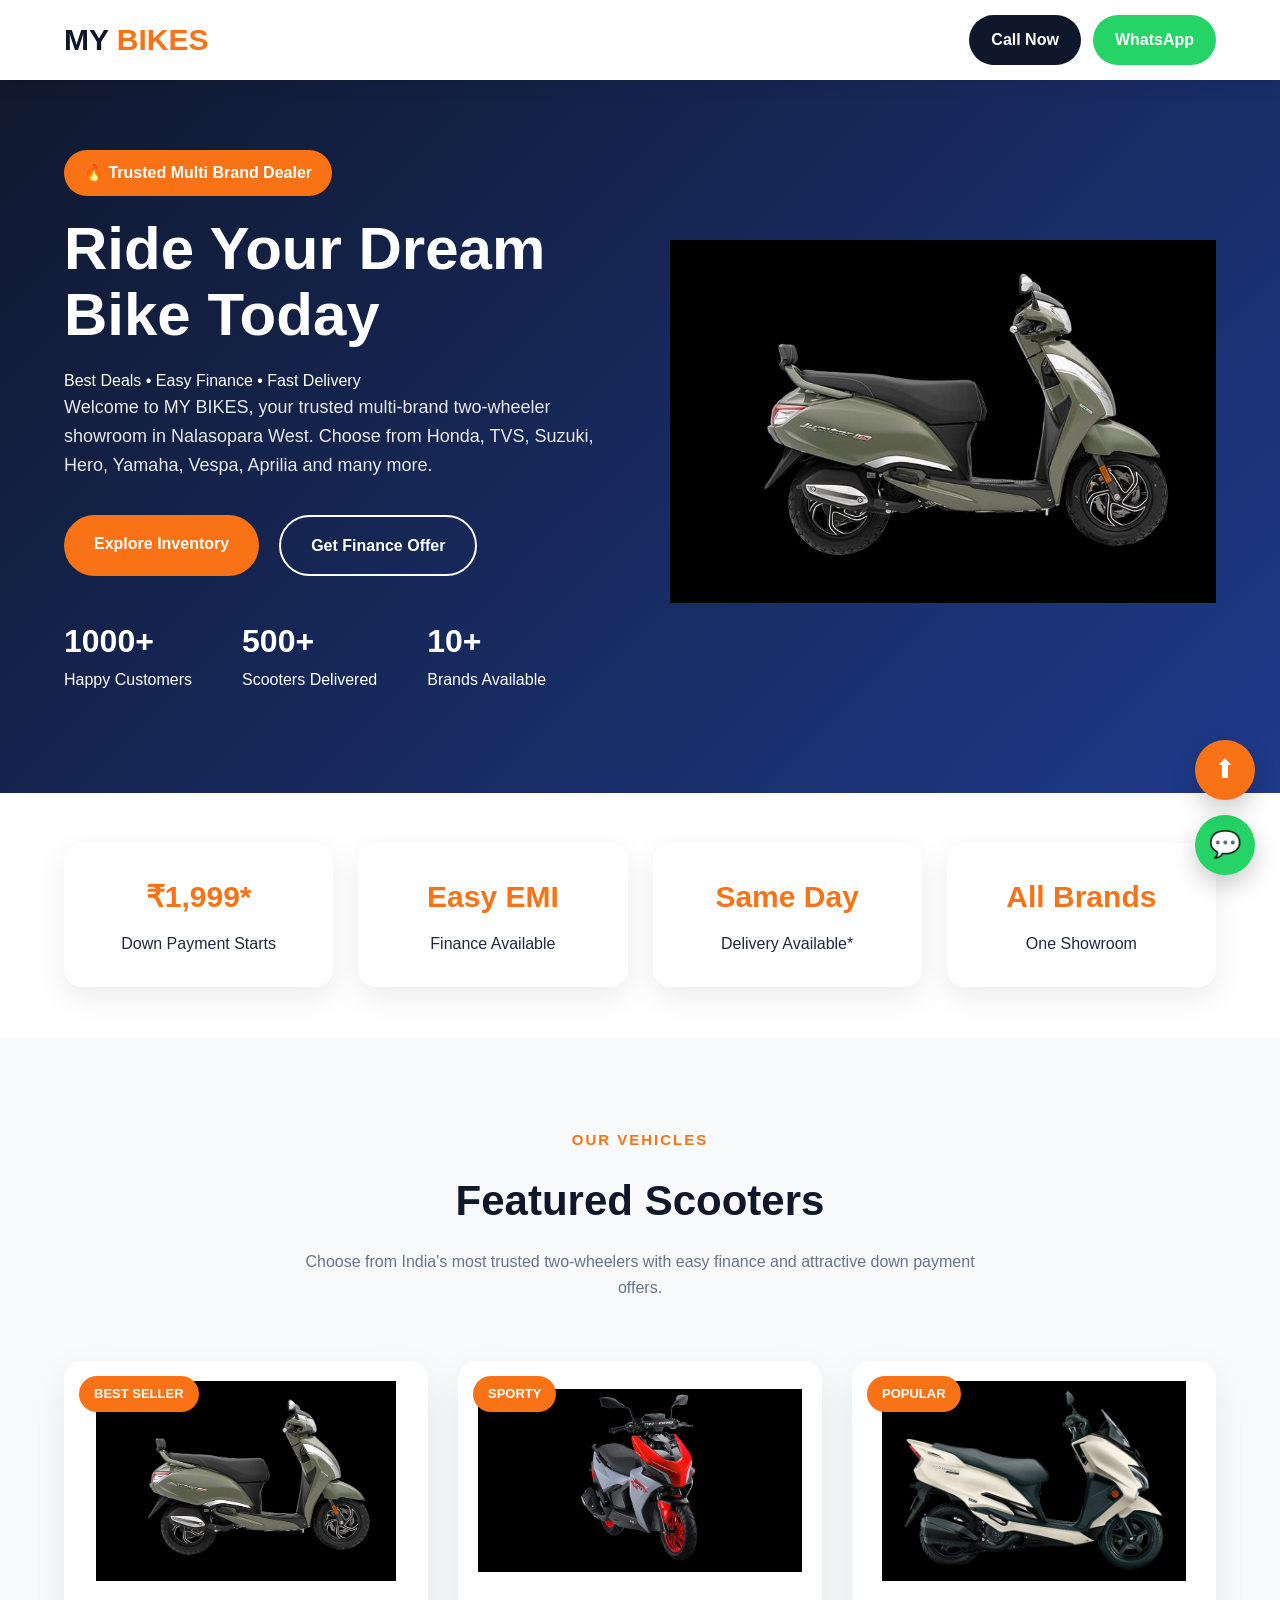
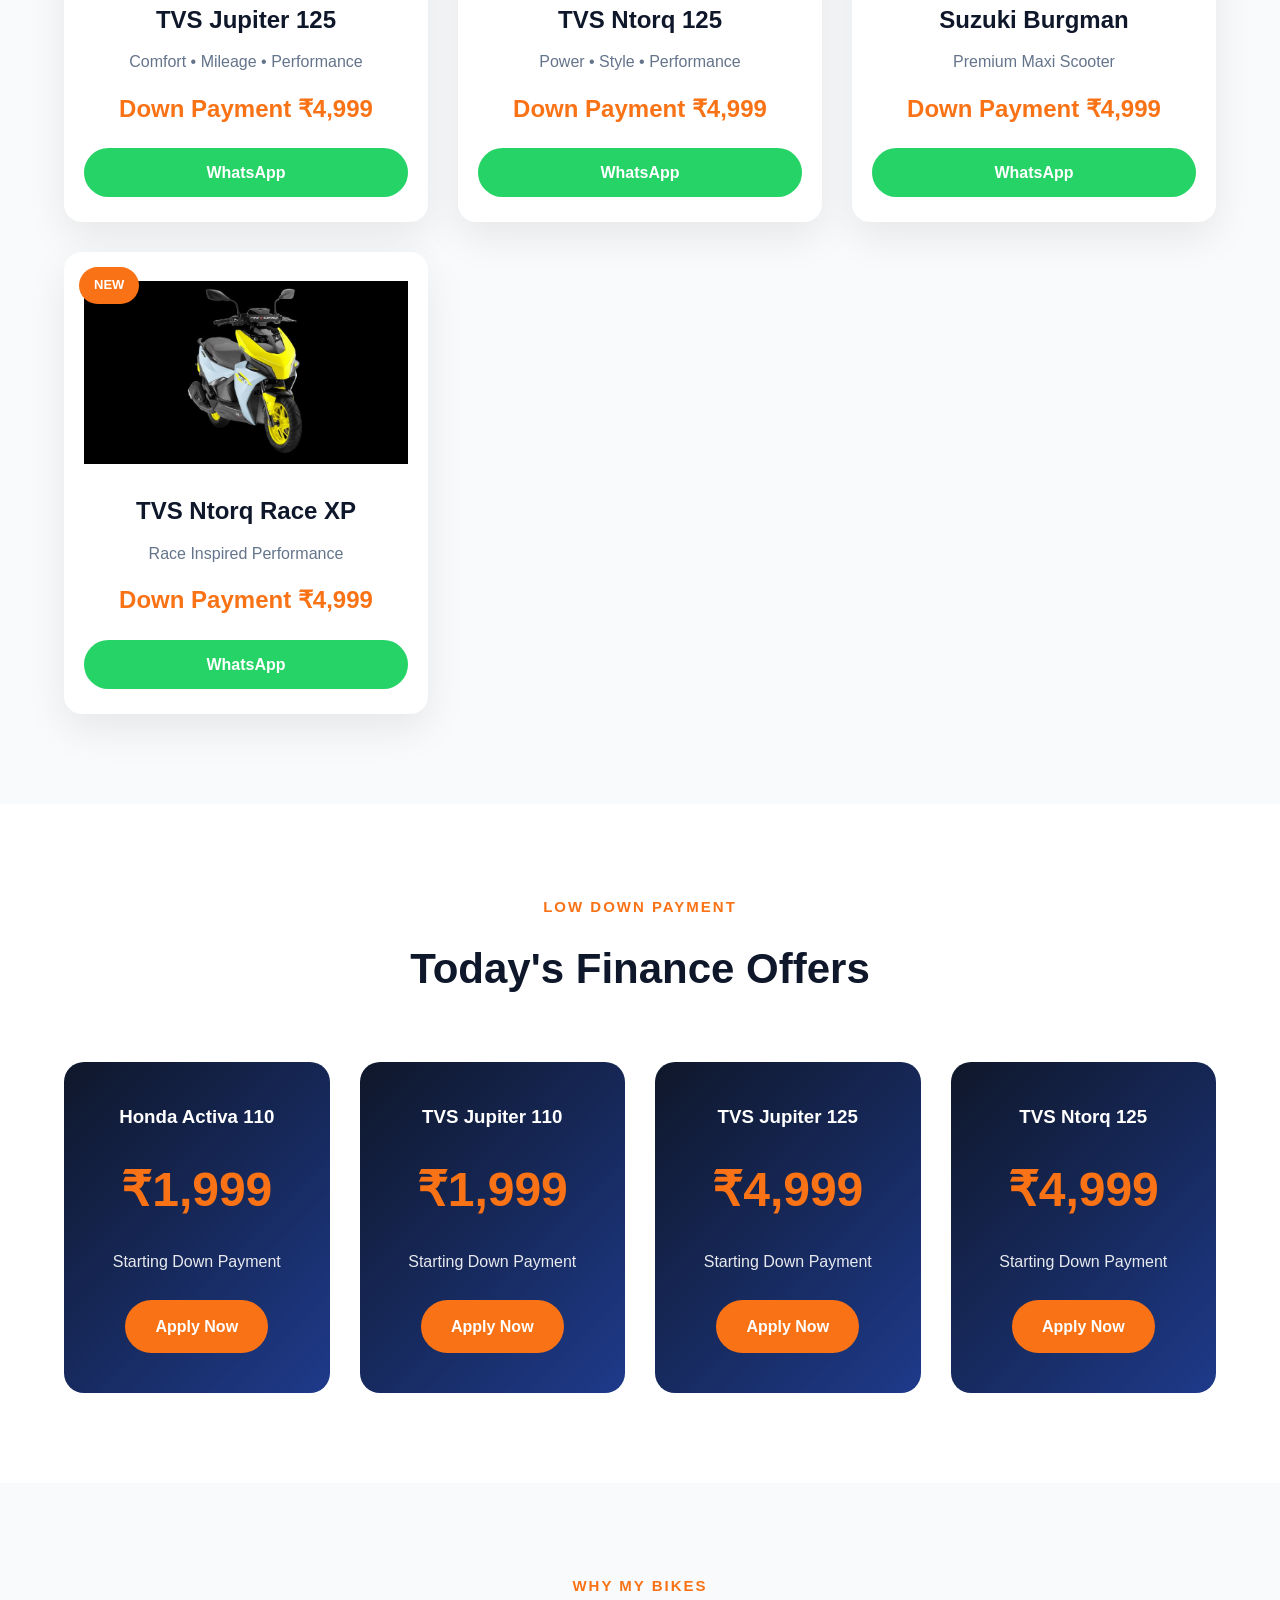
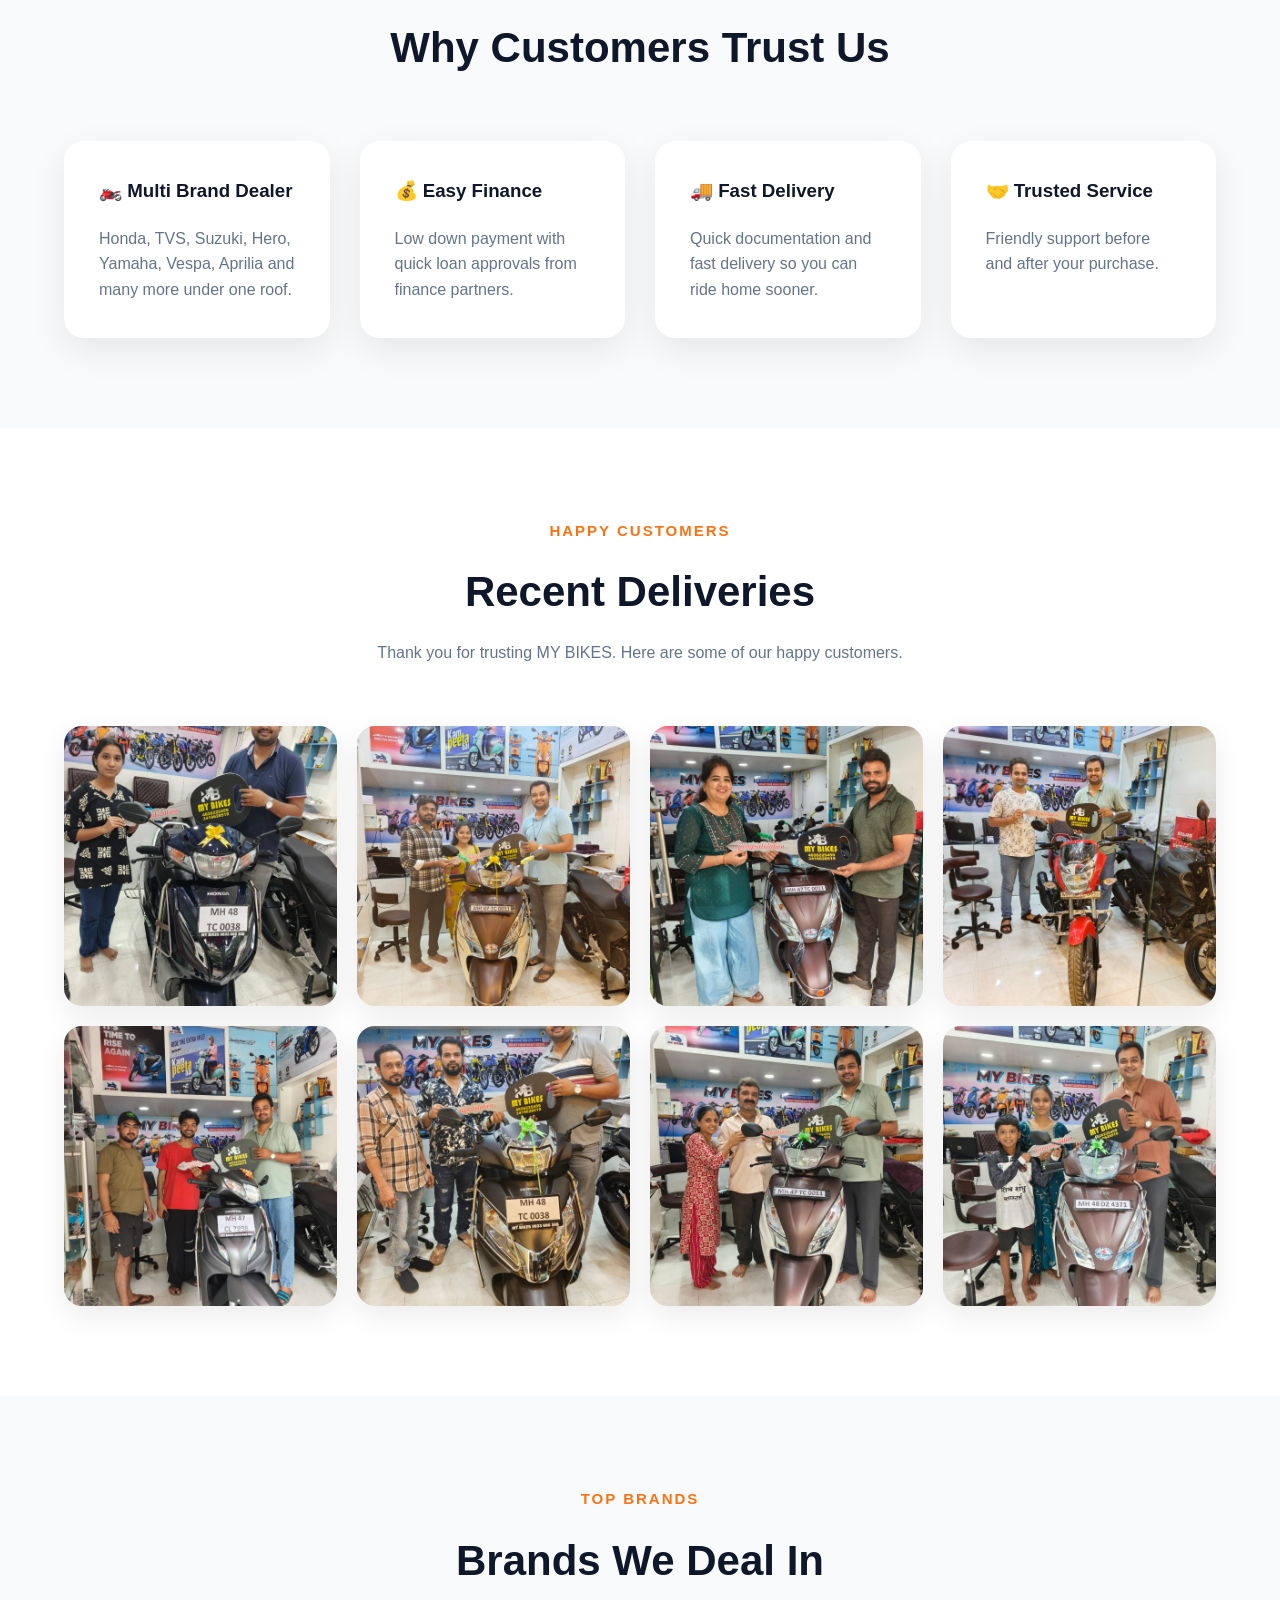
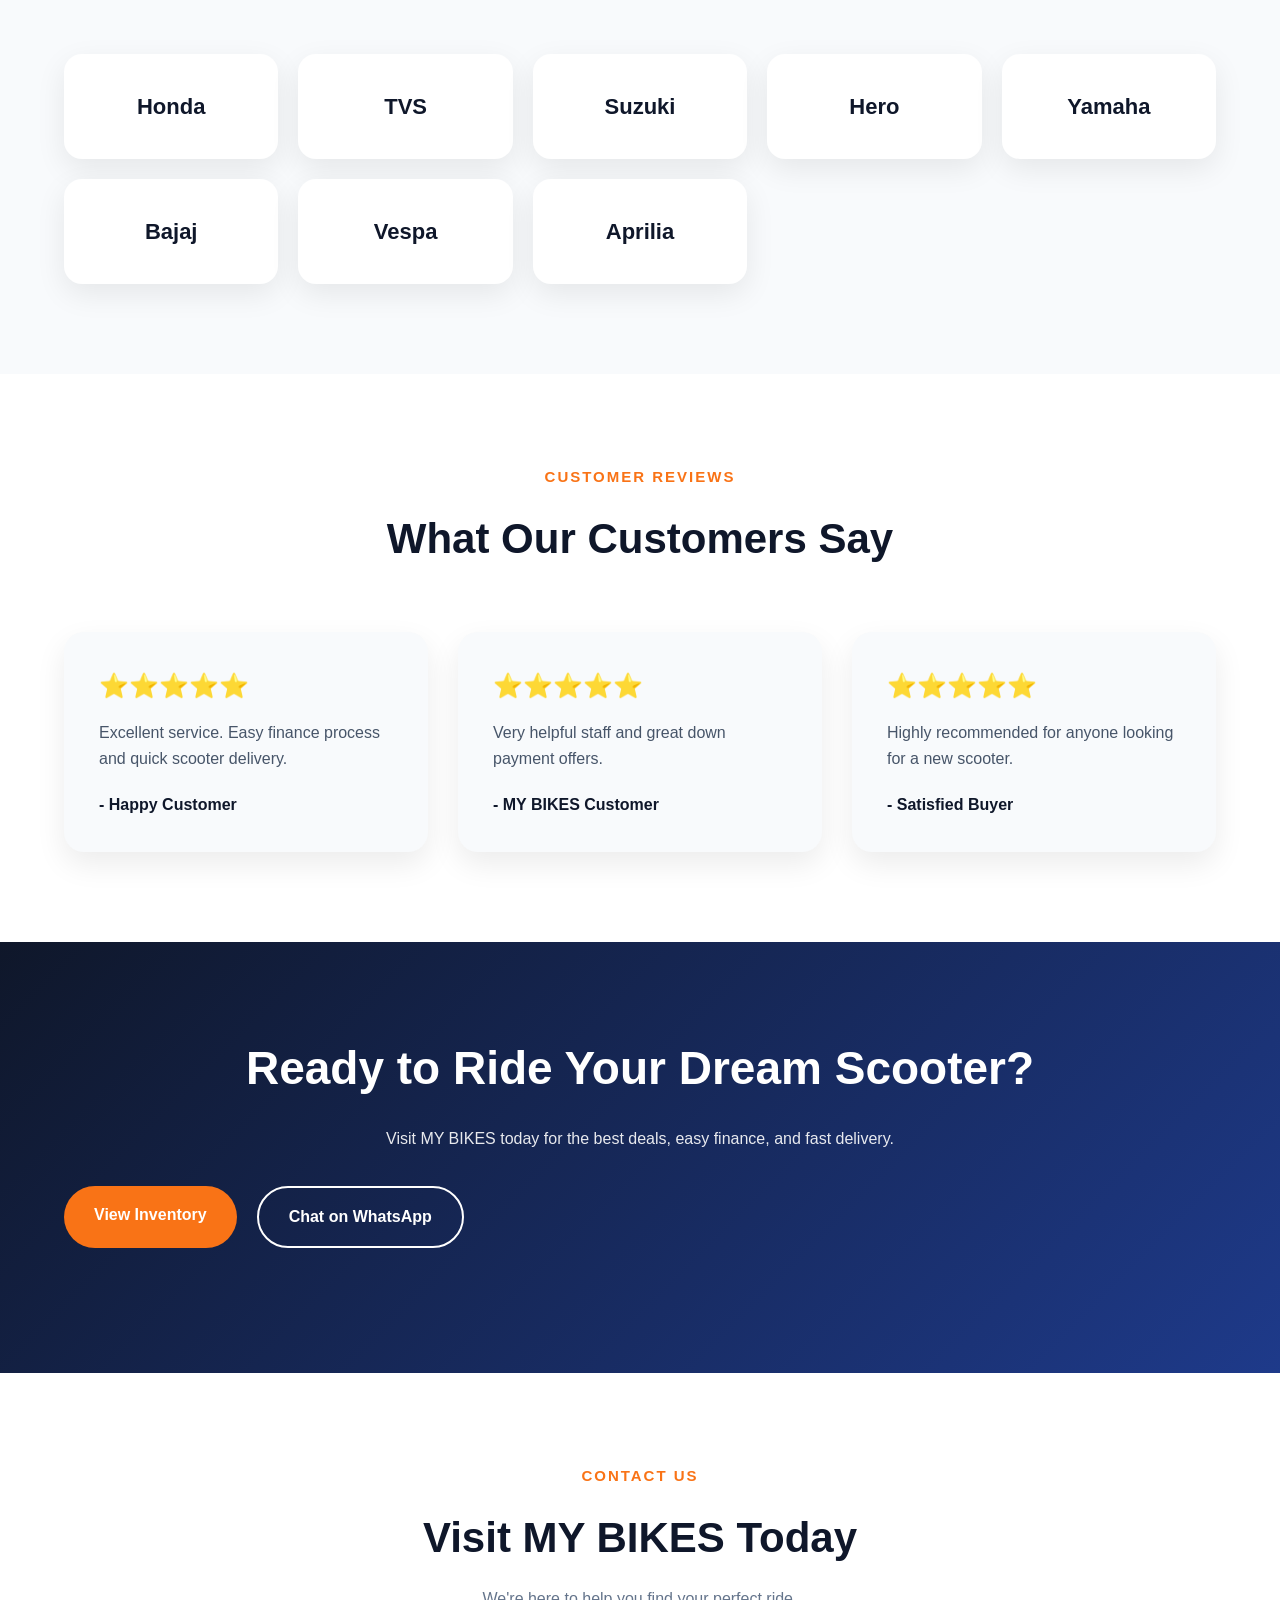
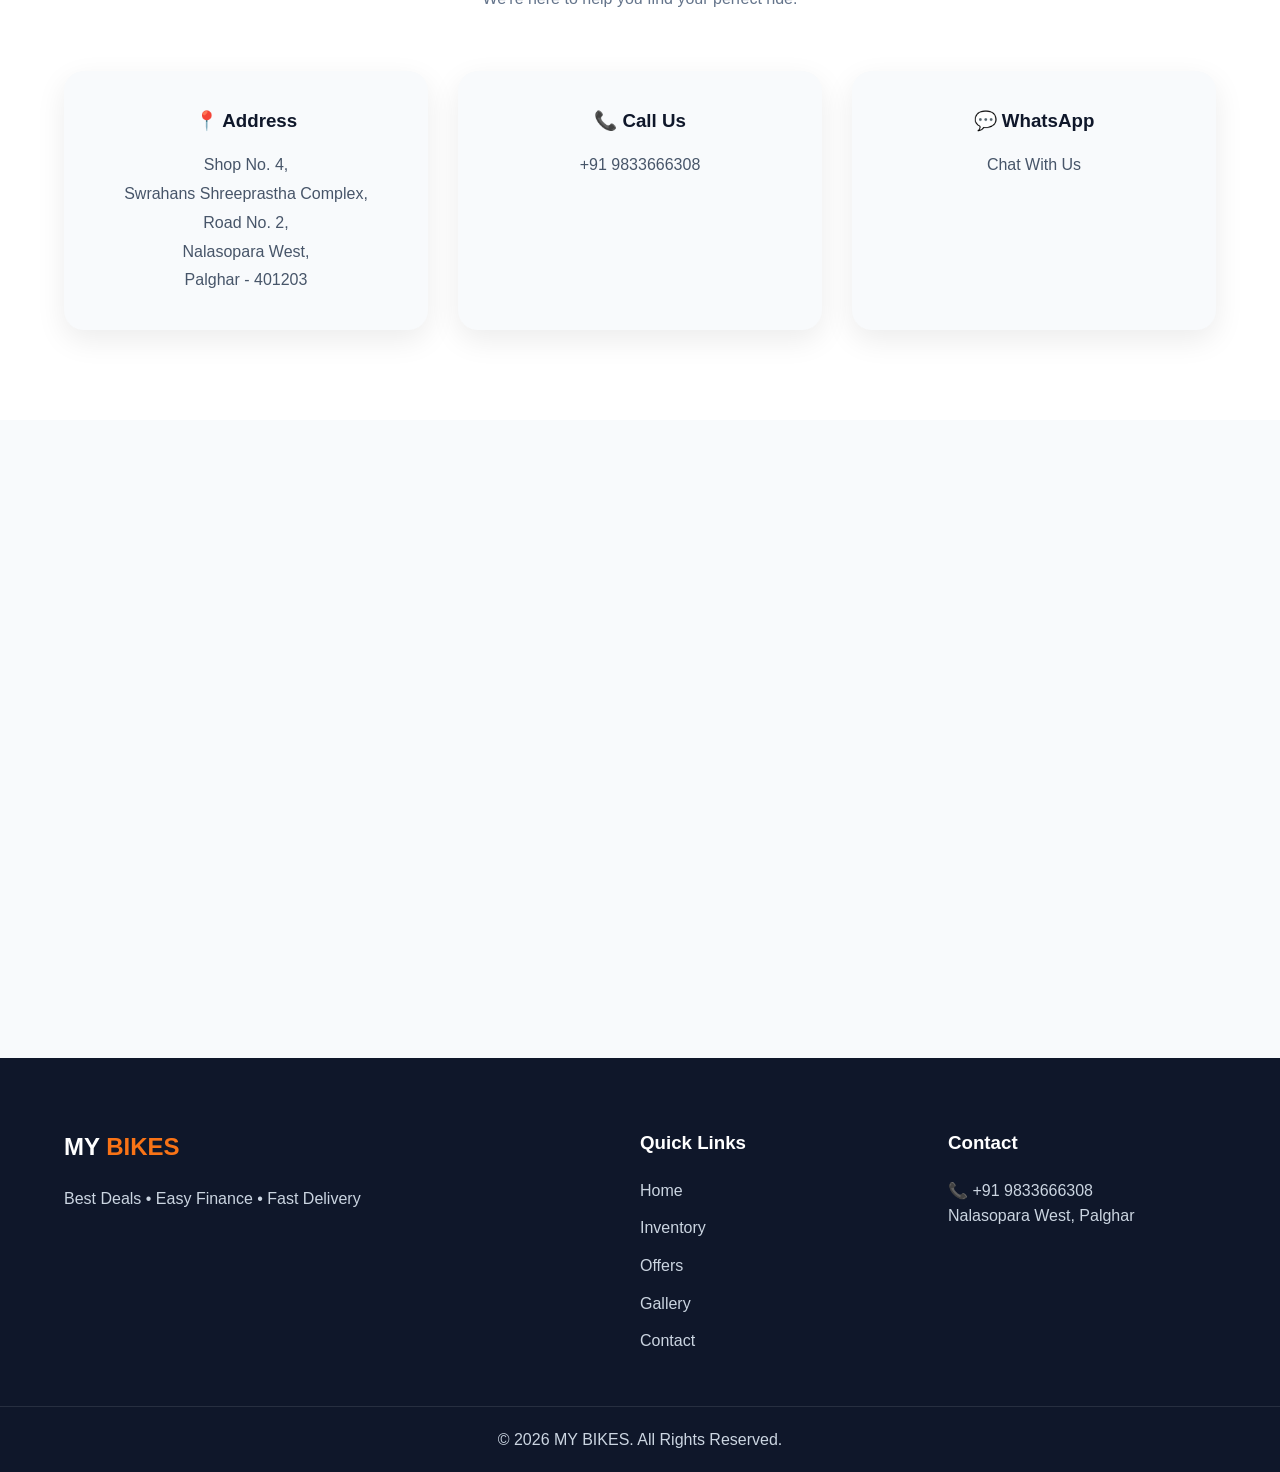
==== commit 8664e8cf: "Update index.html" ====
--- a/index.html
+++ b/index.html
@@ -33,20 +33,6 @@
 
 </a>
 
-<ul class="nav-menu">
-
-<li><a href="index.html" class="active">Home</a></li>
-
-<li><a href="inventory.html">Inventory</a></li>
-
-<li><a href="offers.html">Offers</a></li>
-
-<li><a href="gallery.html">Gallery</a></li>
-
-<li><a href="contact.html">Contact</a></li>
-
-</ul>
-
 <div class="nav-buttons">
 
 <a href="tel:+919833666308" class="btn-call">
@@ -253,8 +239,6 @@
 <h4>Down Payment ₹4,999</h4>
 
 <div class="card-buttons">
-
-<a href="inventory.html" class="btn-card">View Details</a>
 
 <a href="https://wa.me/919833666308?text=I'm interested in TVS Jupiter 125"
 target="_blank"
@@ -282,8 +266,6 @@
 
 <div class="card-buttons">
 
-<a href="inventory.html" class="btn-card">View Details</a>
-
 <a href="https://wa.me/919833666308?text=I'm interested in TVS Ntorq 125"
 target="_blank"
 class="btn-card-whatsapp">
@@ -310,8 +292,6 @@
 
 <div class="card-buttons">
 
-<a href="inventory.html" class="btn-card">View Details</a>
-
 <a href="https://wa.me/919833666308?text=I'm interested in Suzuki Burgman"
 target="_blank"
 class="btn-card-whatsapp">
@@ -337,8 +317,6 @@
 <h4>Down Payment ₹4,999</h4>
 
 <div class="card-buttons">
-
-<a href="inventory.html" class="btn-card">View Details</a>
 
 <a href="https://wa.me/919833666308?text=I'm interested in TVS Ntorq Race XP"
 target="_blank"
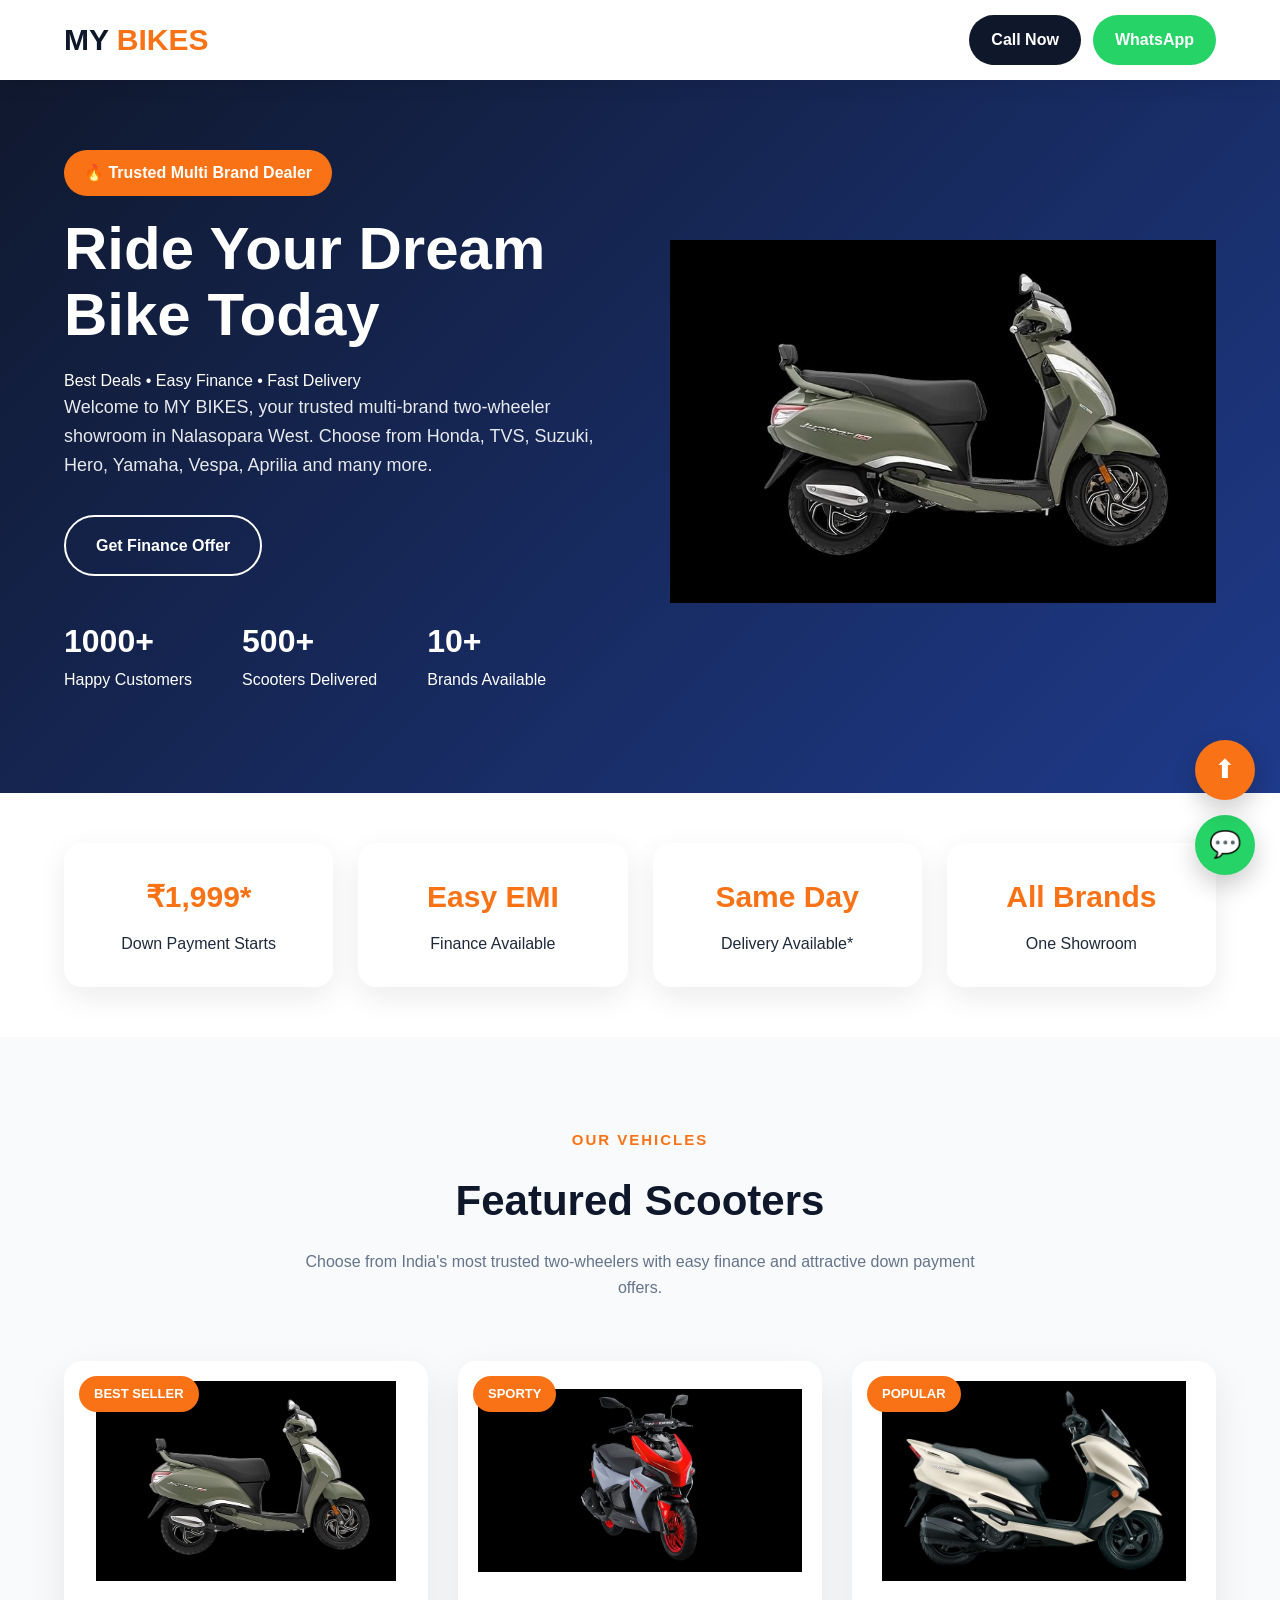
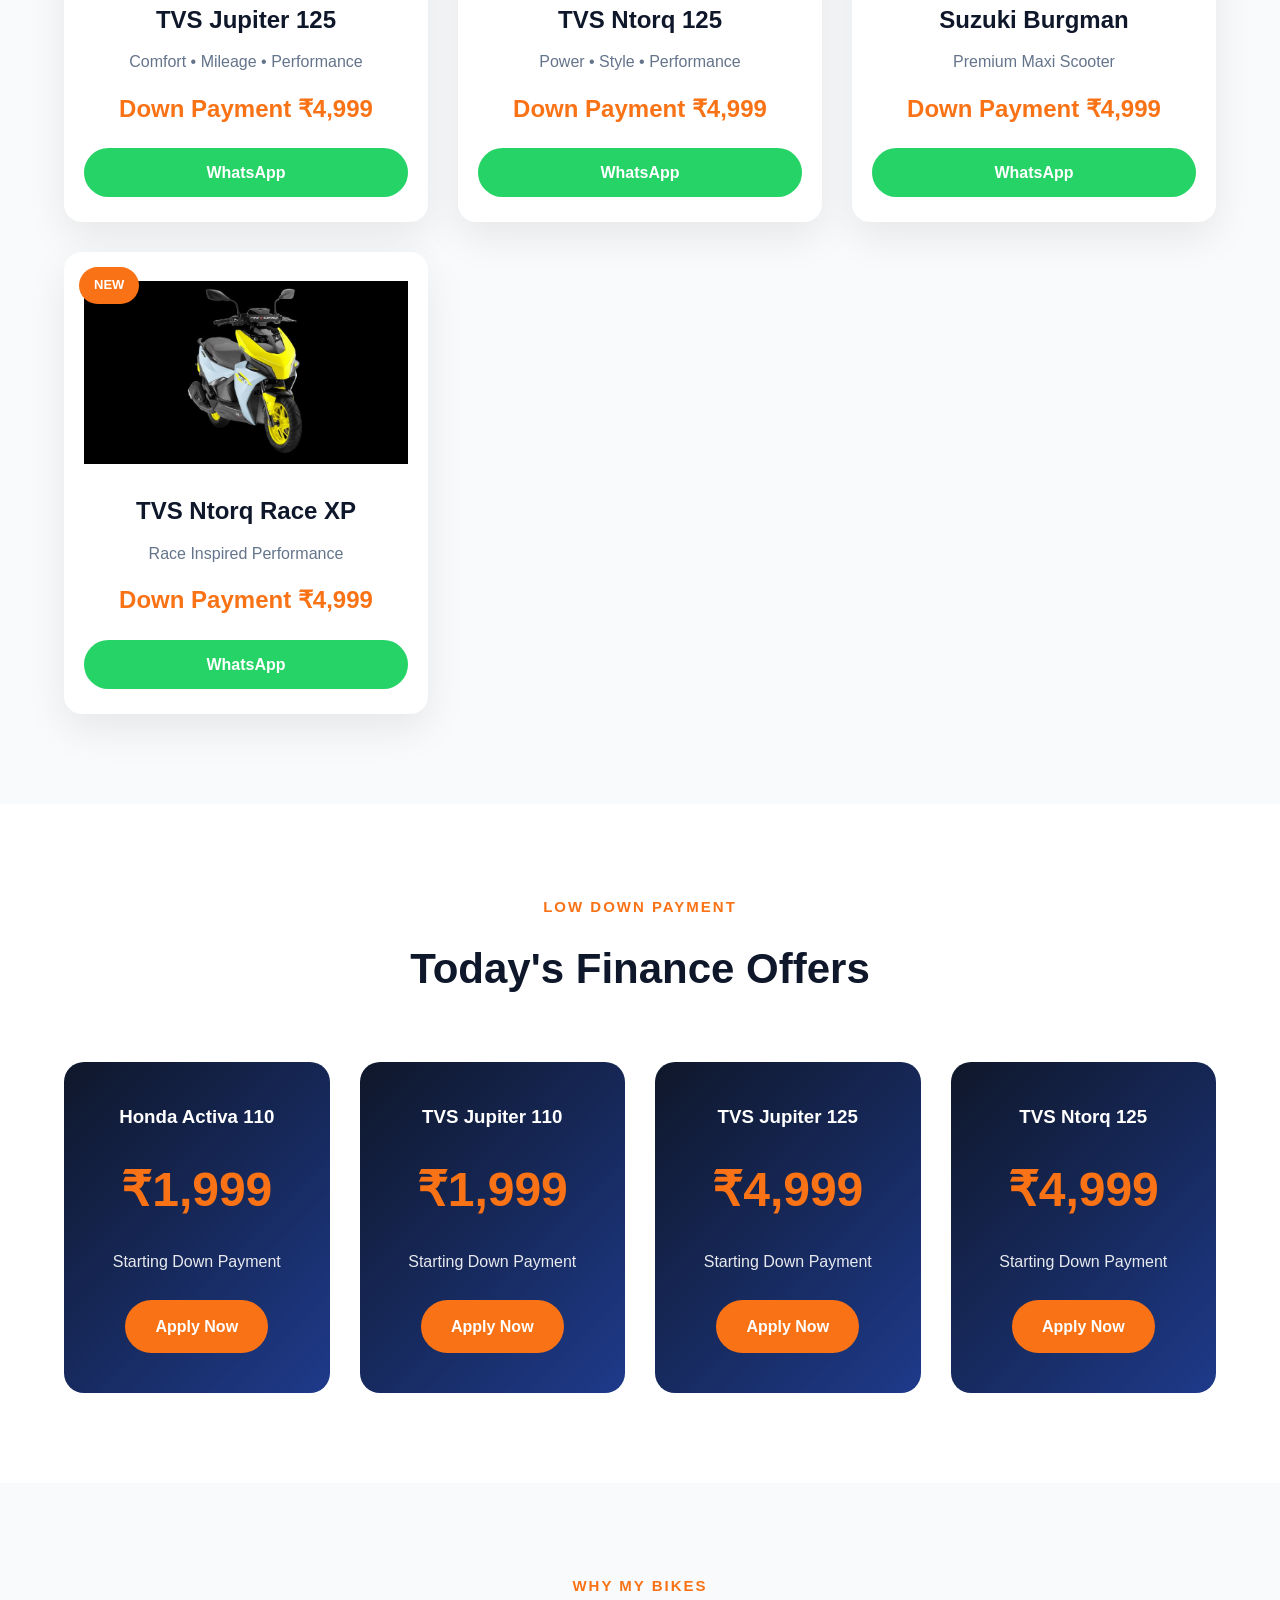
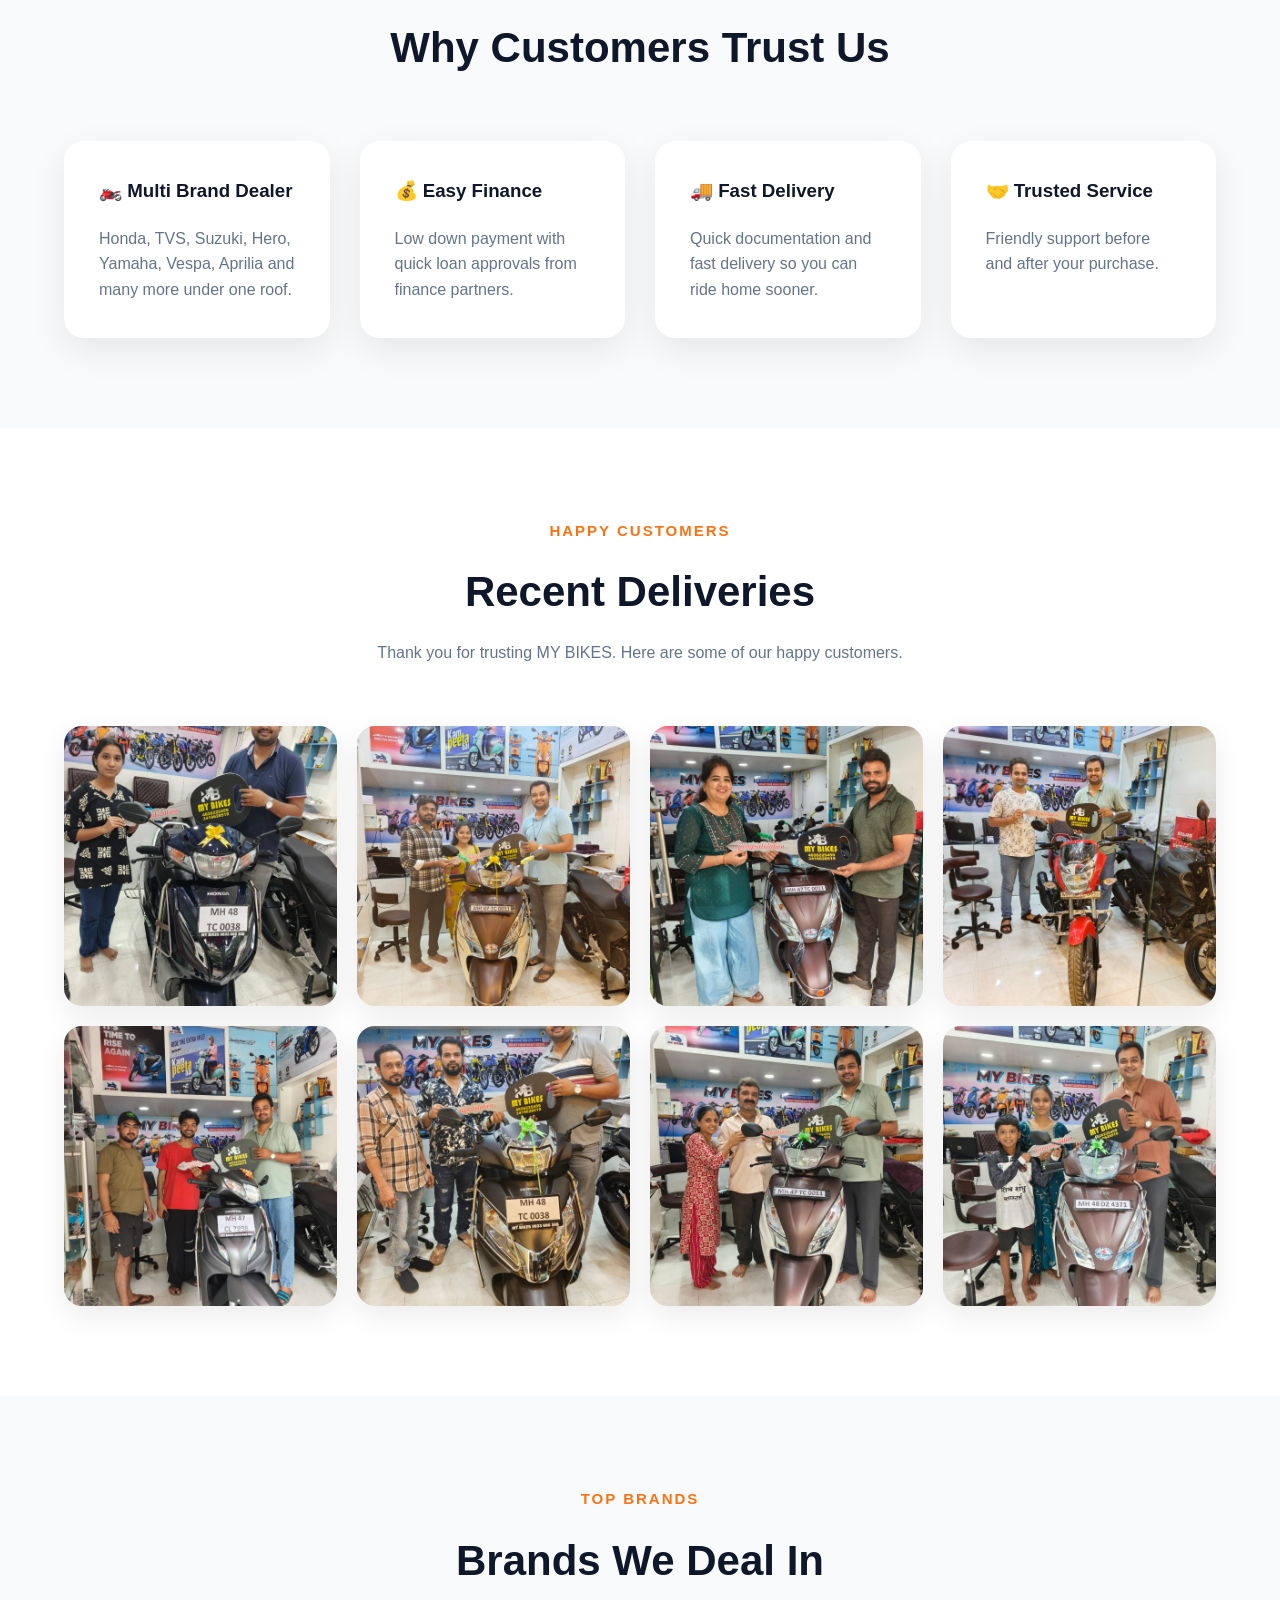
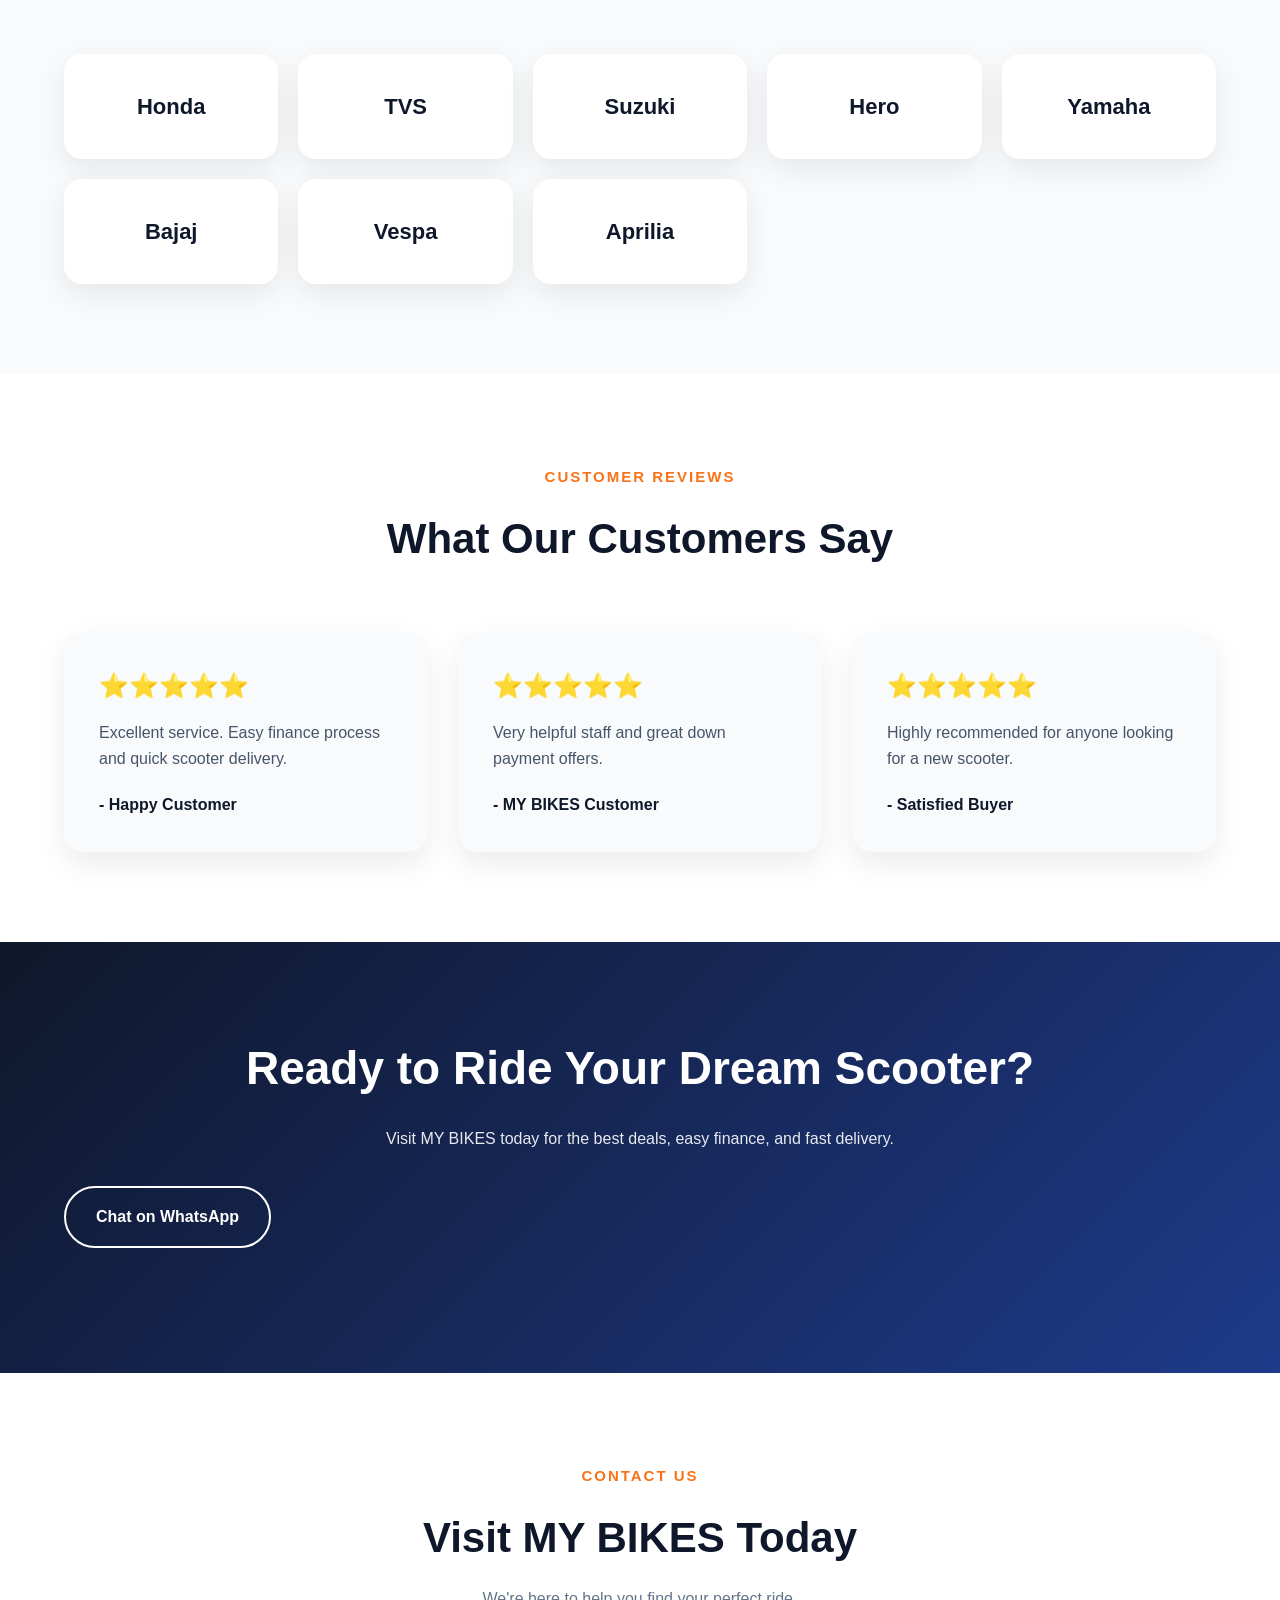
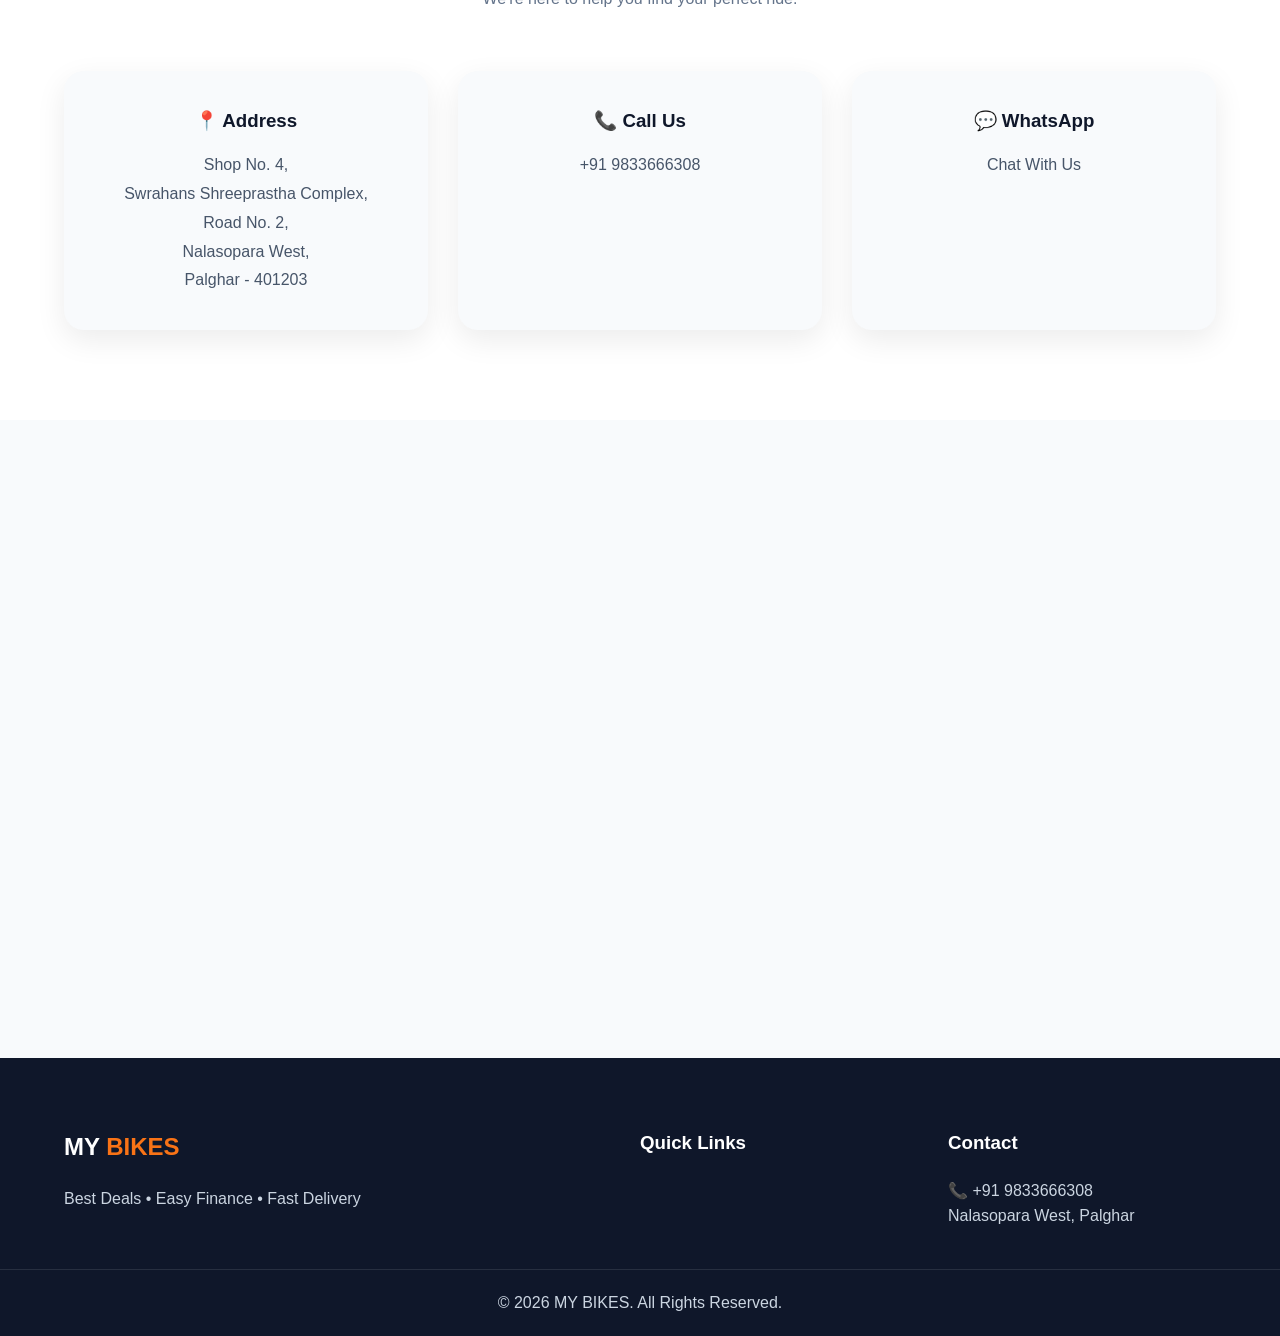
==== commit b64d3514: "Update index.html" ====
--- a/index.html
+++ b/index.html
@@ -97,14 +97,6 @@
 
 <div class="hero-buttons">
 
-<a href="inventory.html"
-
-class="btn-primary">
-
-Explore Inventory
-
-</a>
-
 <a href="https://wa.me/919833666308"
 
 target="_blank"
@@ -646,12 +638,6 @@
 </p>
 
 <div class="hero-buttons">
-
-<a href="inventory.html" class="btn-primary">
-
-View Inventory
-
-</a>
 
 <a href="https://wa.me/919833666308"
 
@@ -774,20 +760,6 @@
 
 <h3>Quick Links</h3>
 
-<ul>
-
-<li><a href="index.html">Home</a></li>
-
-<li><a href="inventory.html">Inventory</a></li>
-
-<li><a href="offers.html">Offers</a></li>
-
-<li><a href="gallery.html">Gallery</a></li>
-
-<li><a href="contact.html">Contact</a></li>
-
-</ul>
-
 </div>
 
 <div>
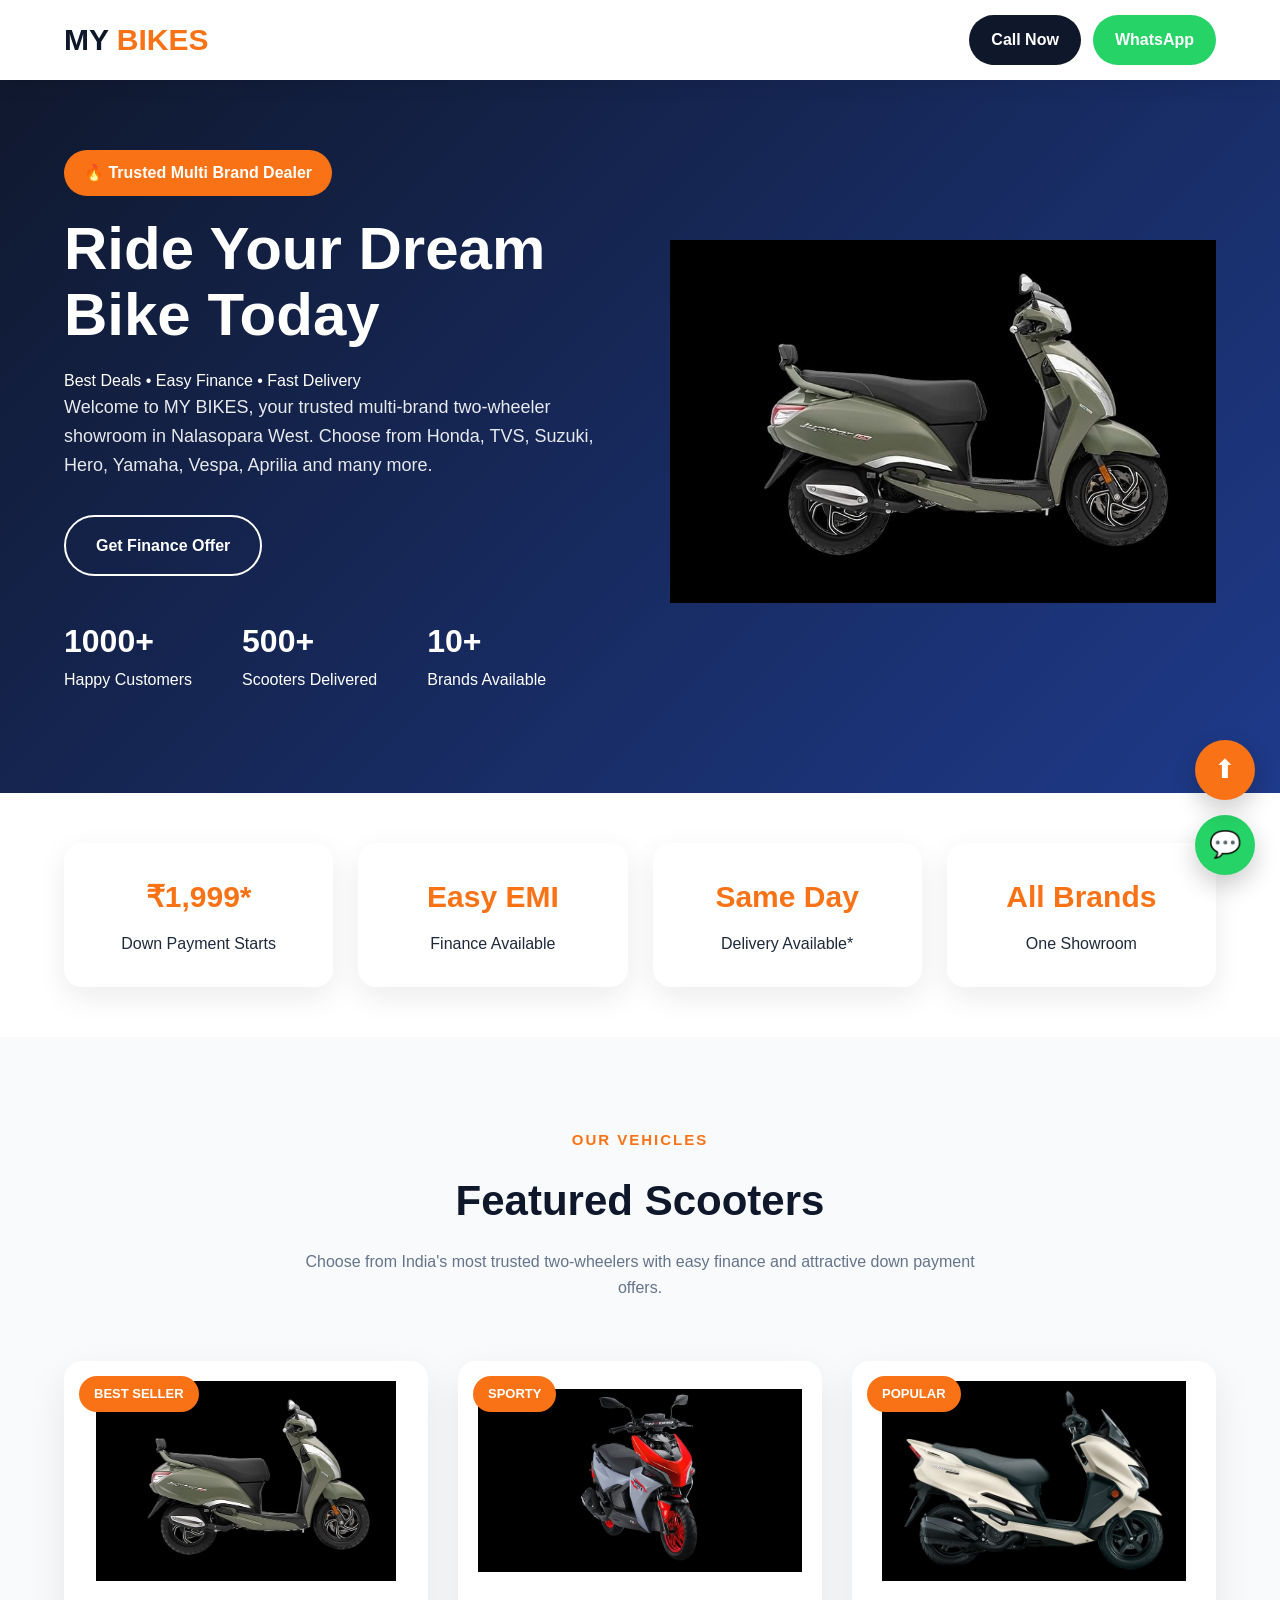
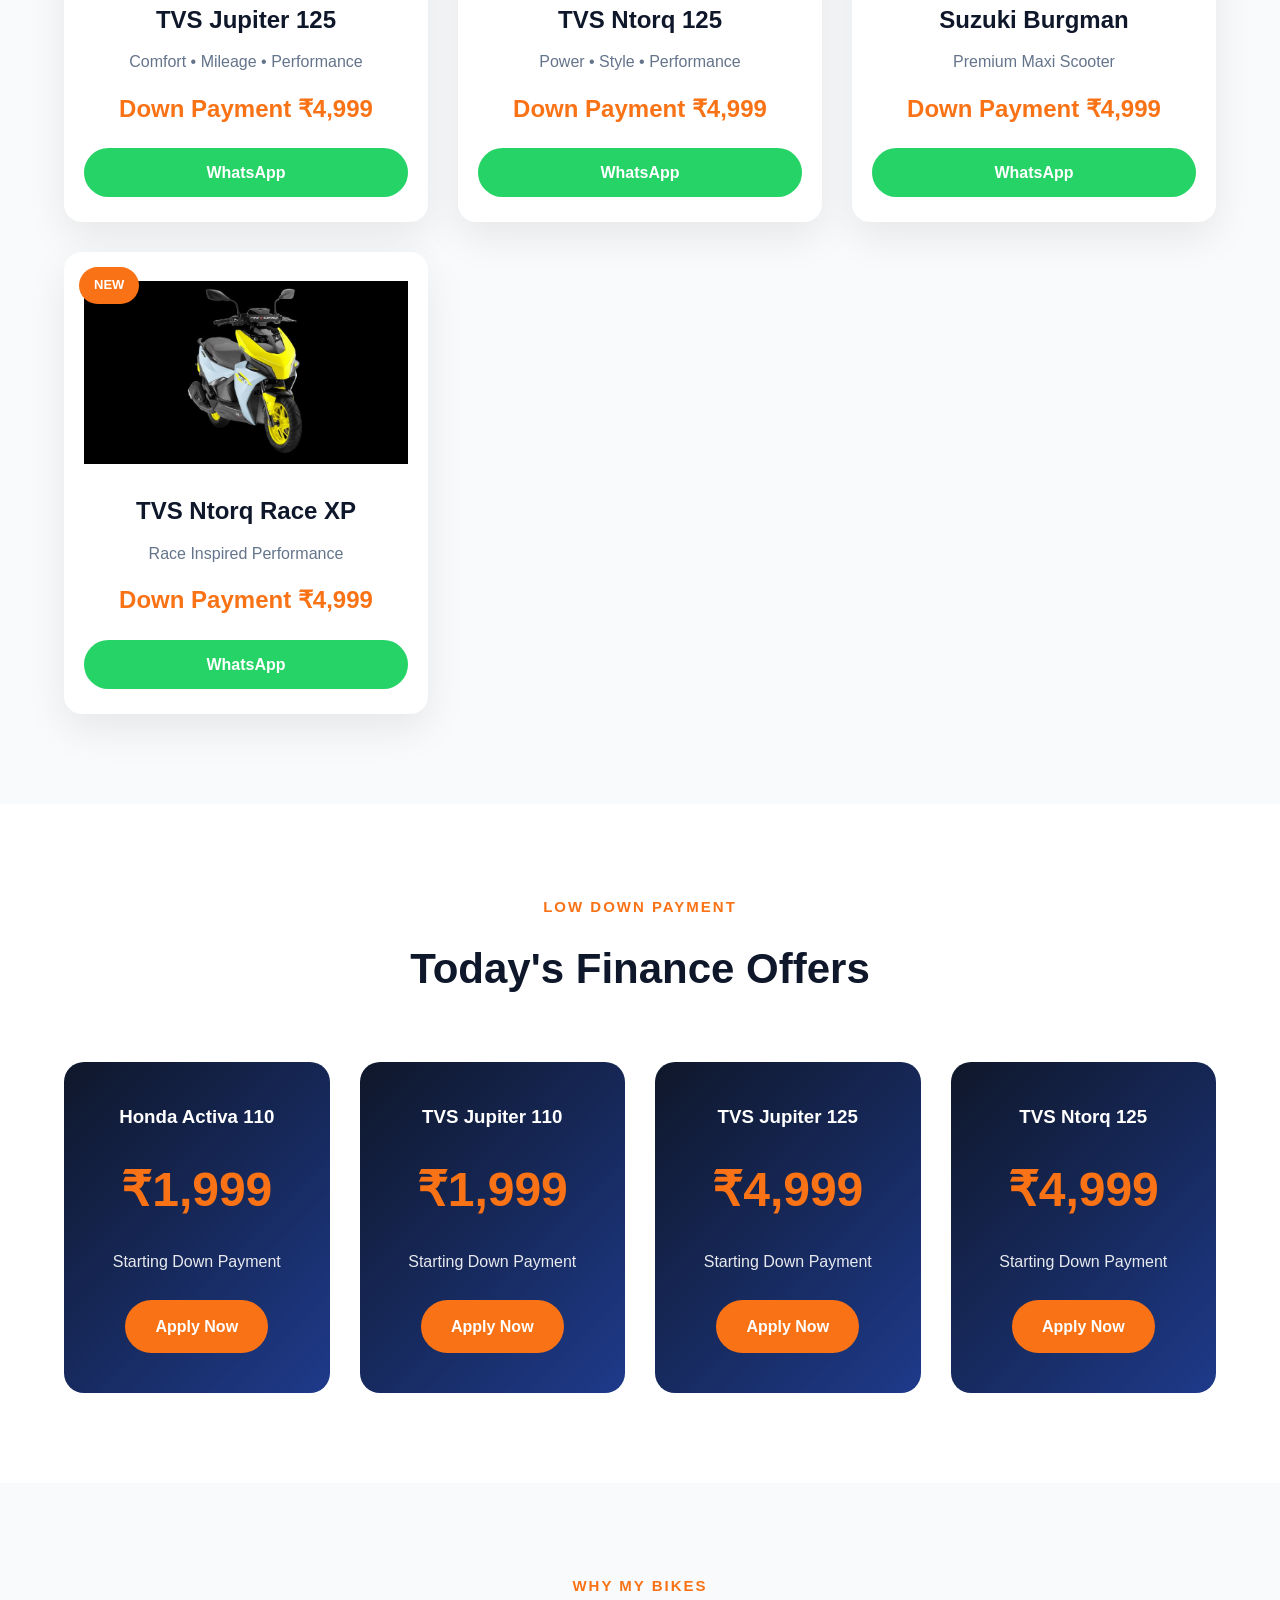
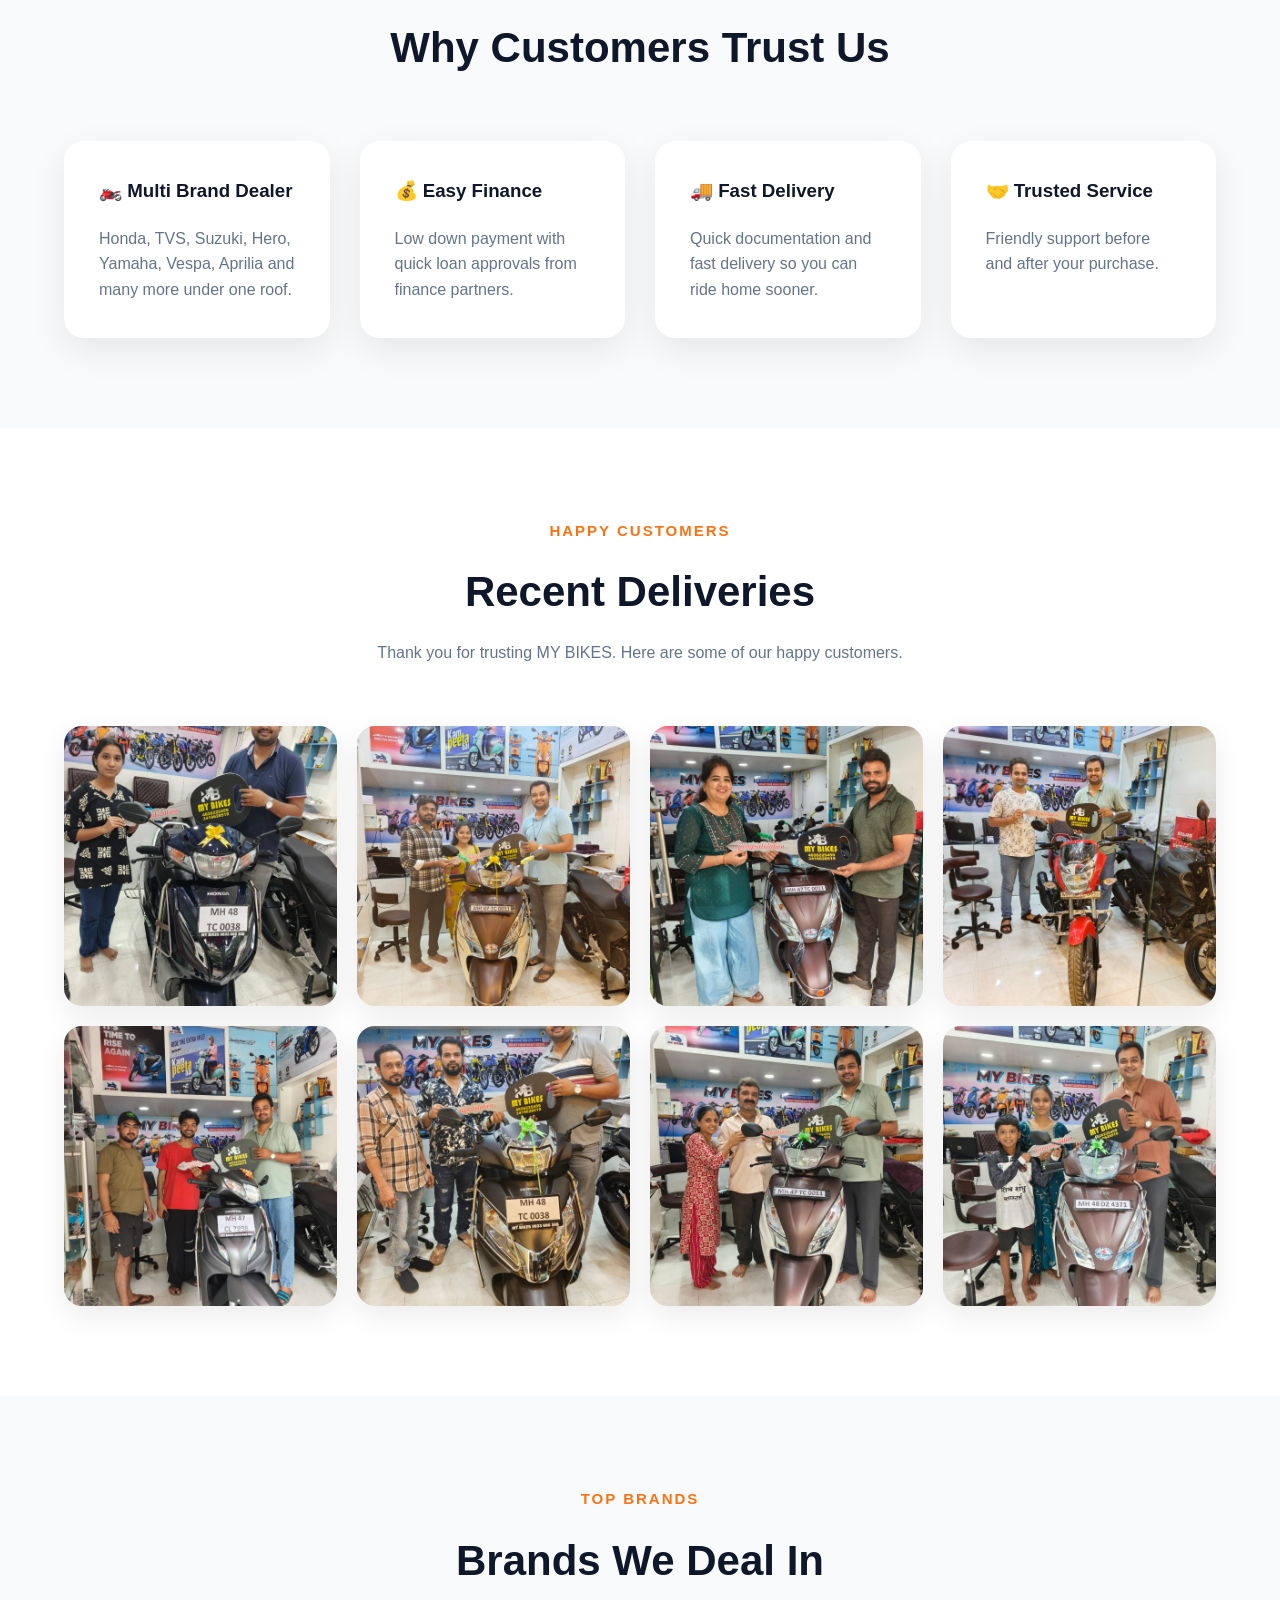
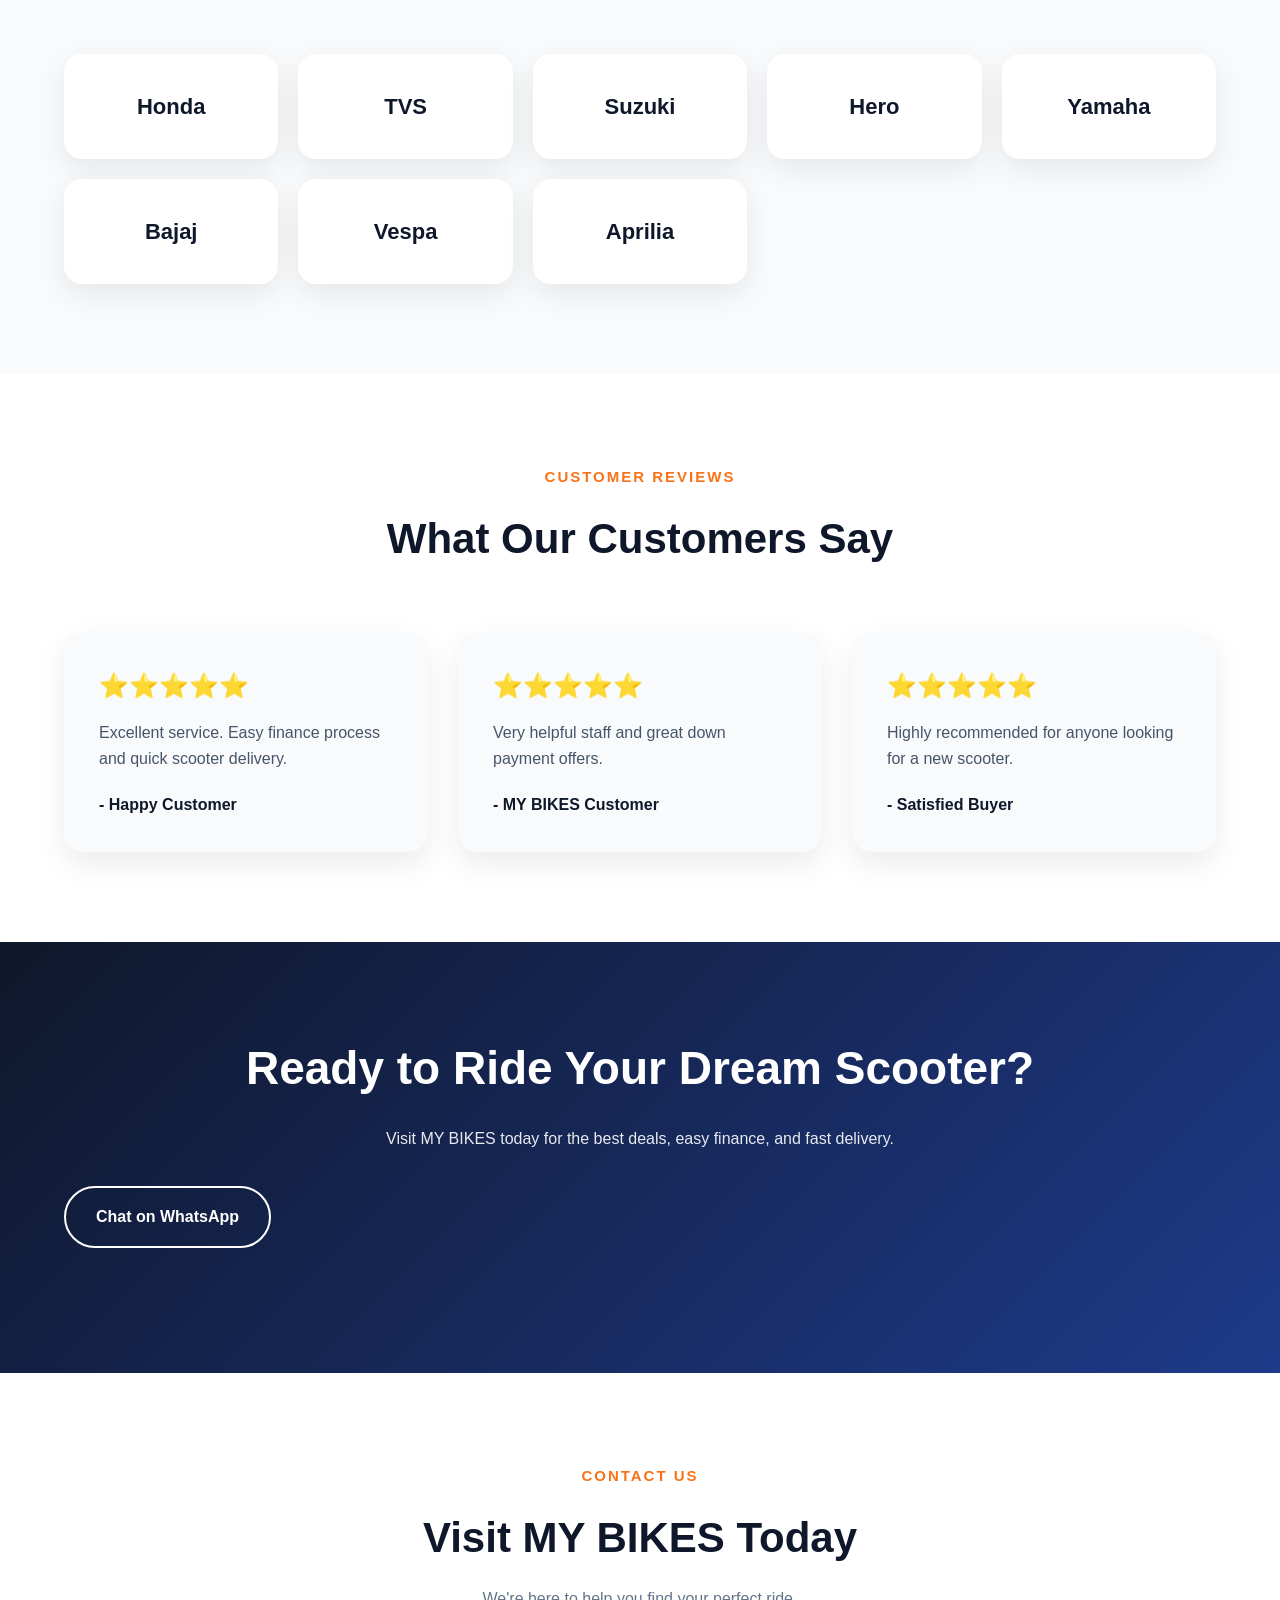
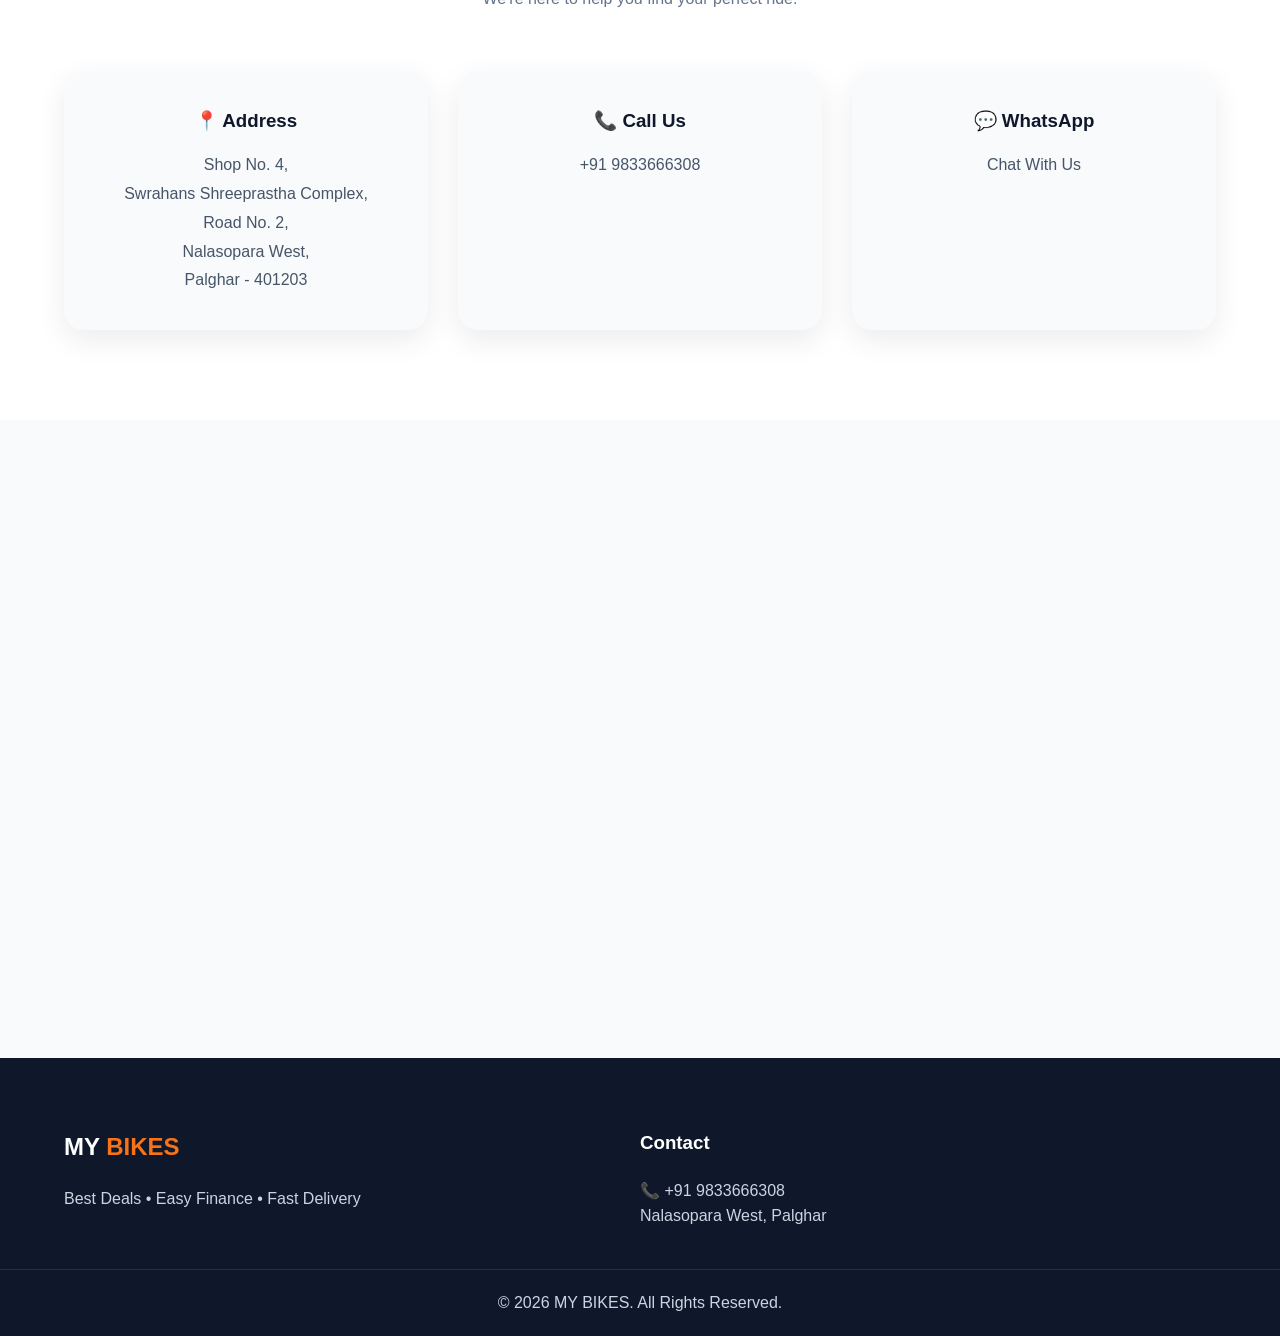
==== commit a23168b2: "Update index.html" ====
--- a/index.html
+++ b/index.html
@@ -758,12 +758,6 @@
 
 <div>
 
-<h3>Quick Links</h3>
-
-</div>
-
-<div>
-
 <h3>Contact</h3>
 
 <p>📞 +91 9833666308</p>
